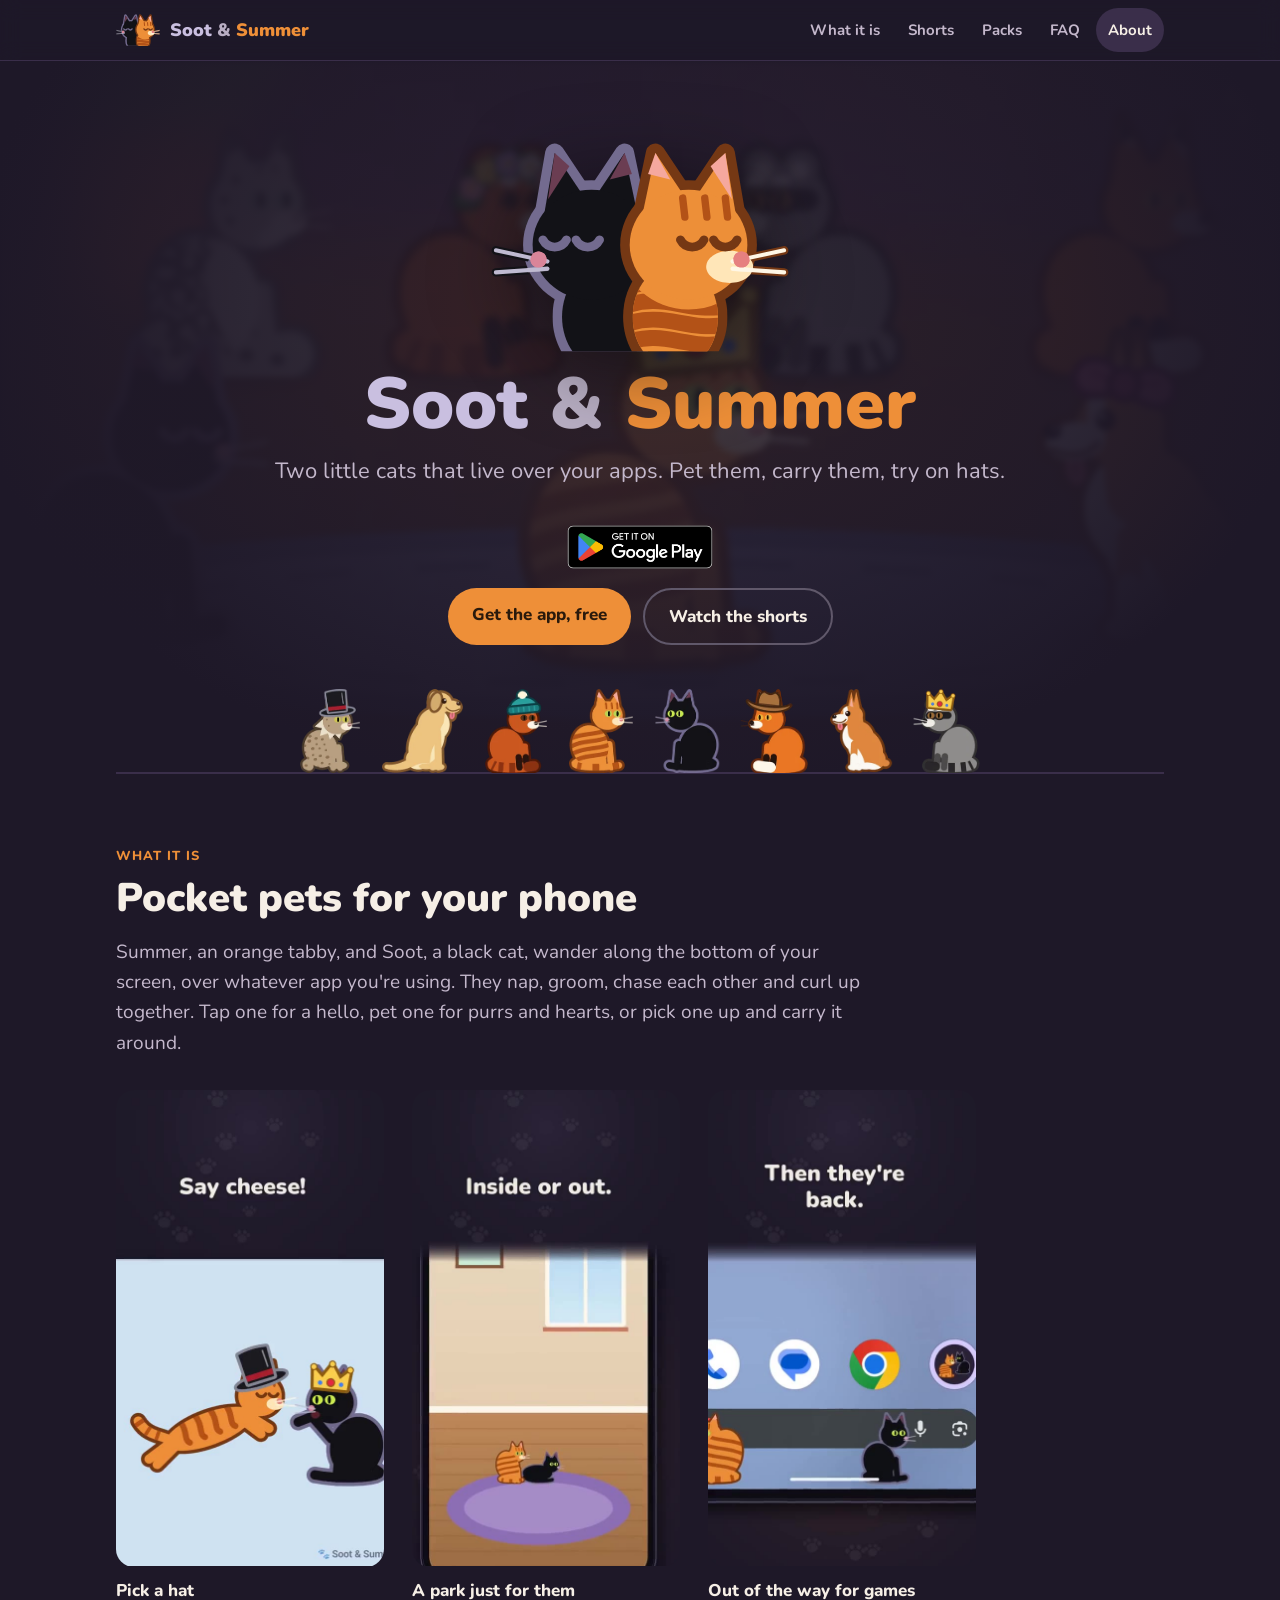
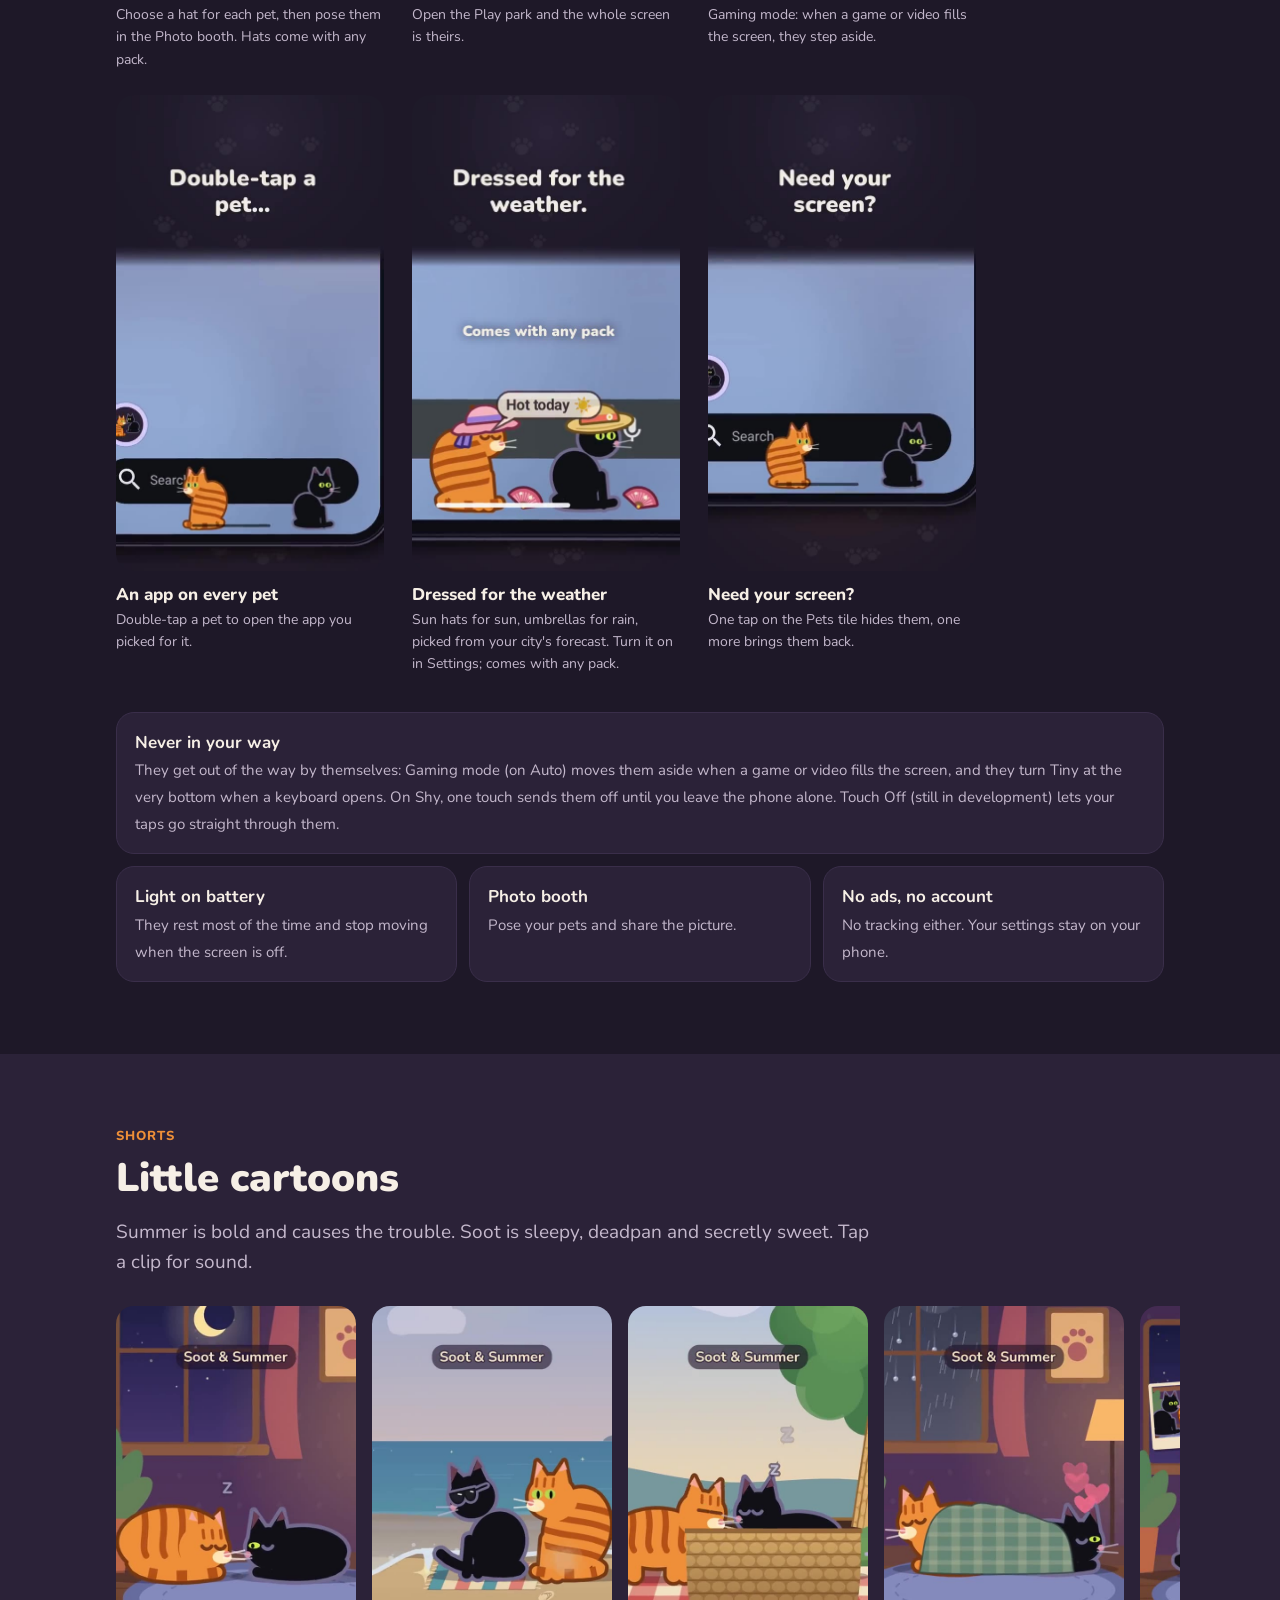
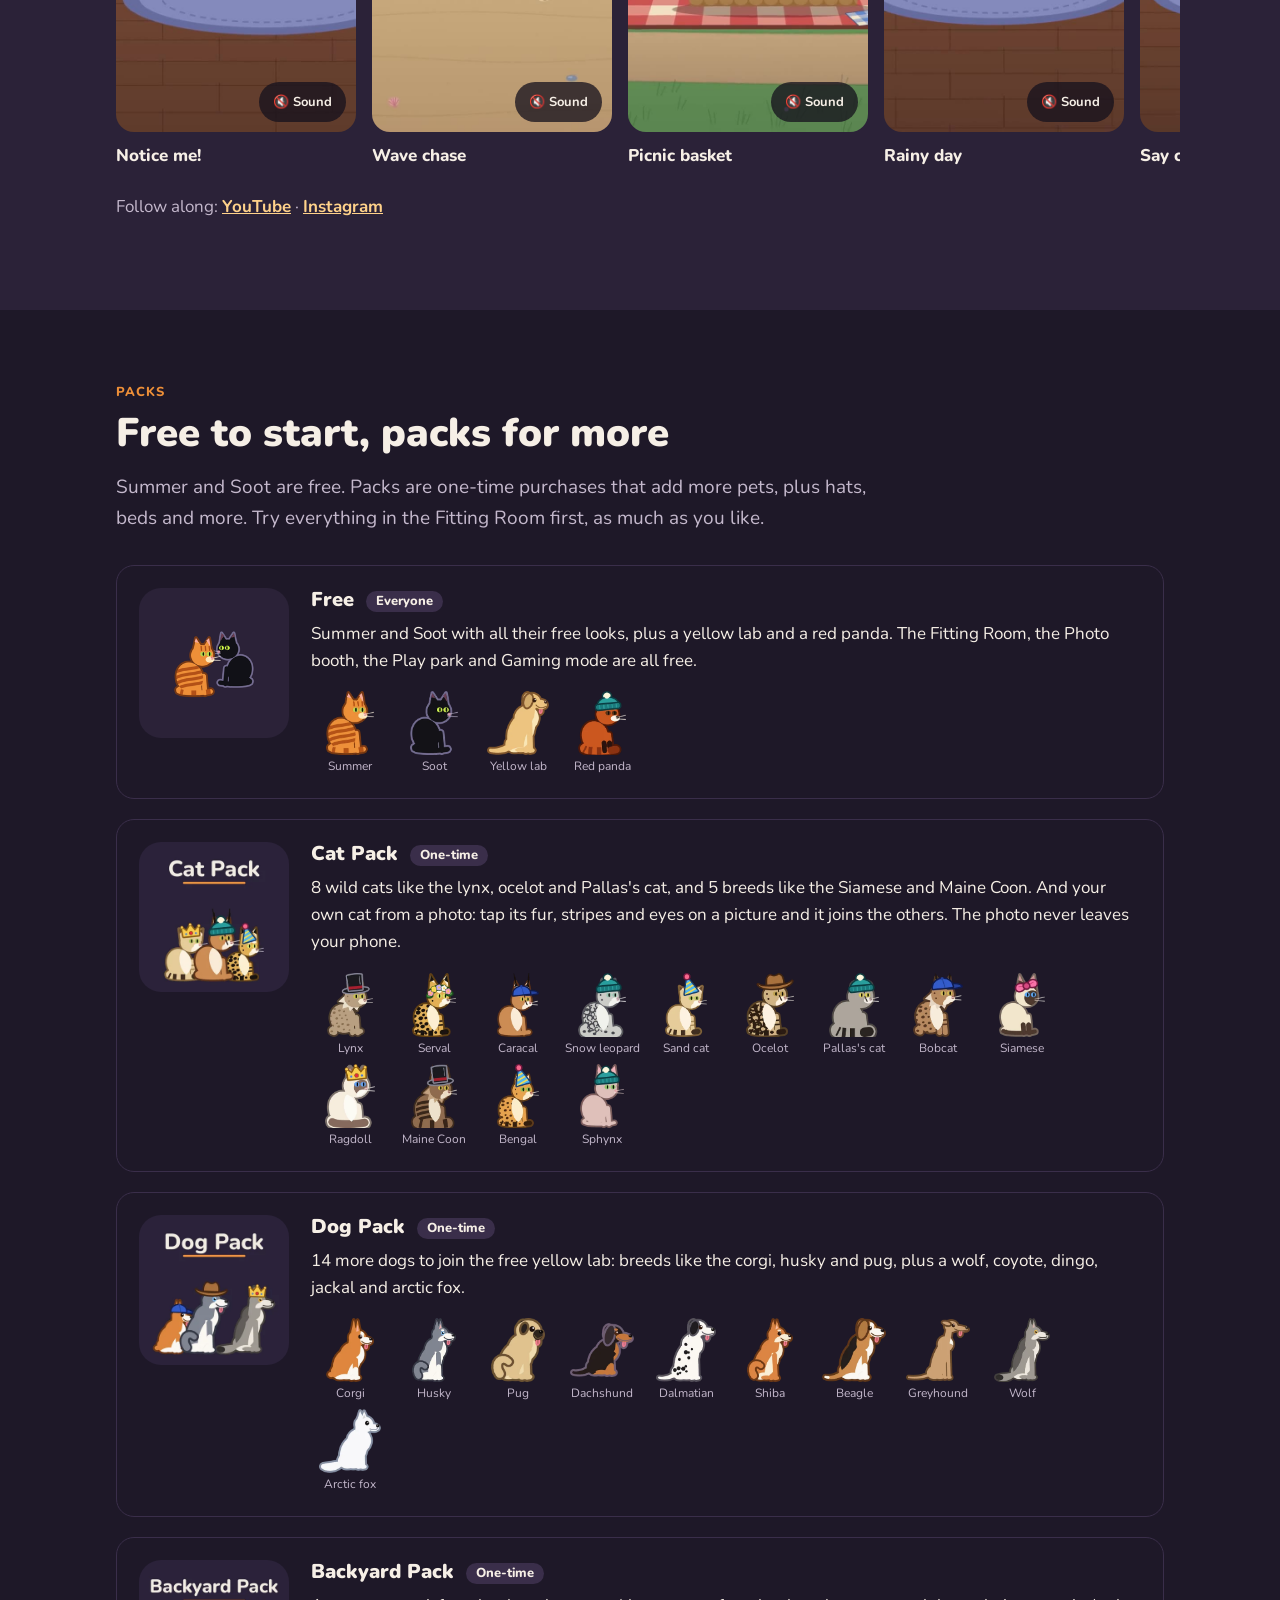
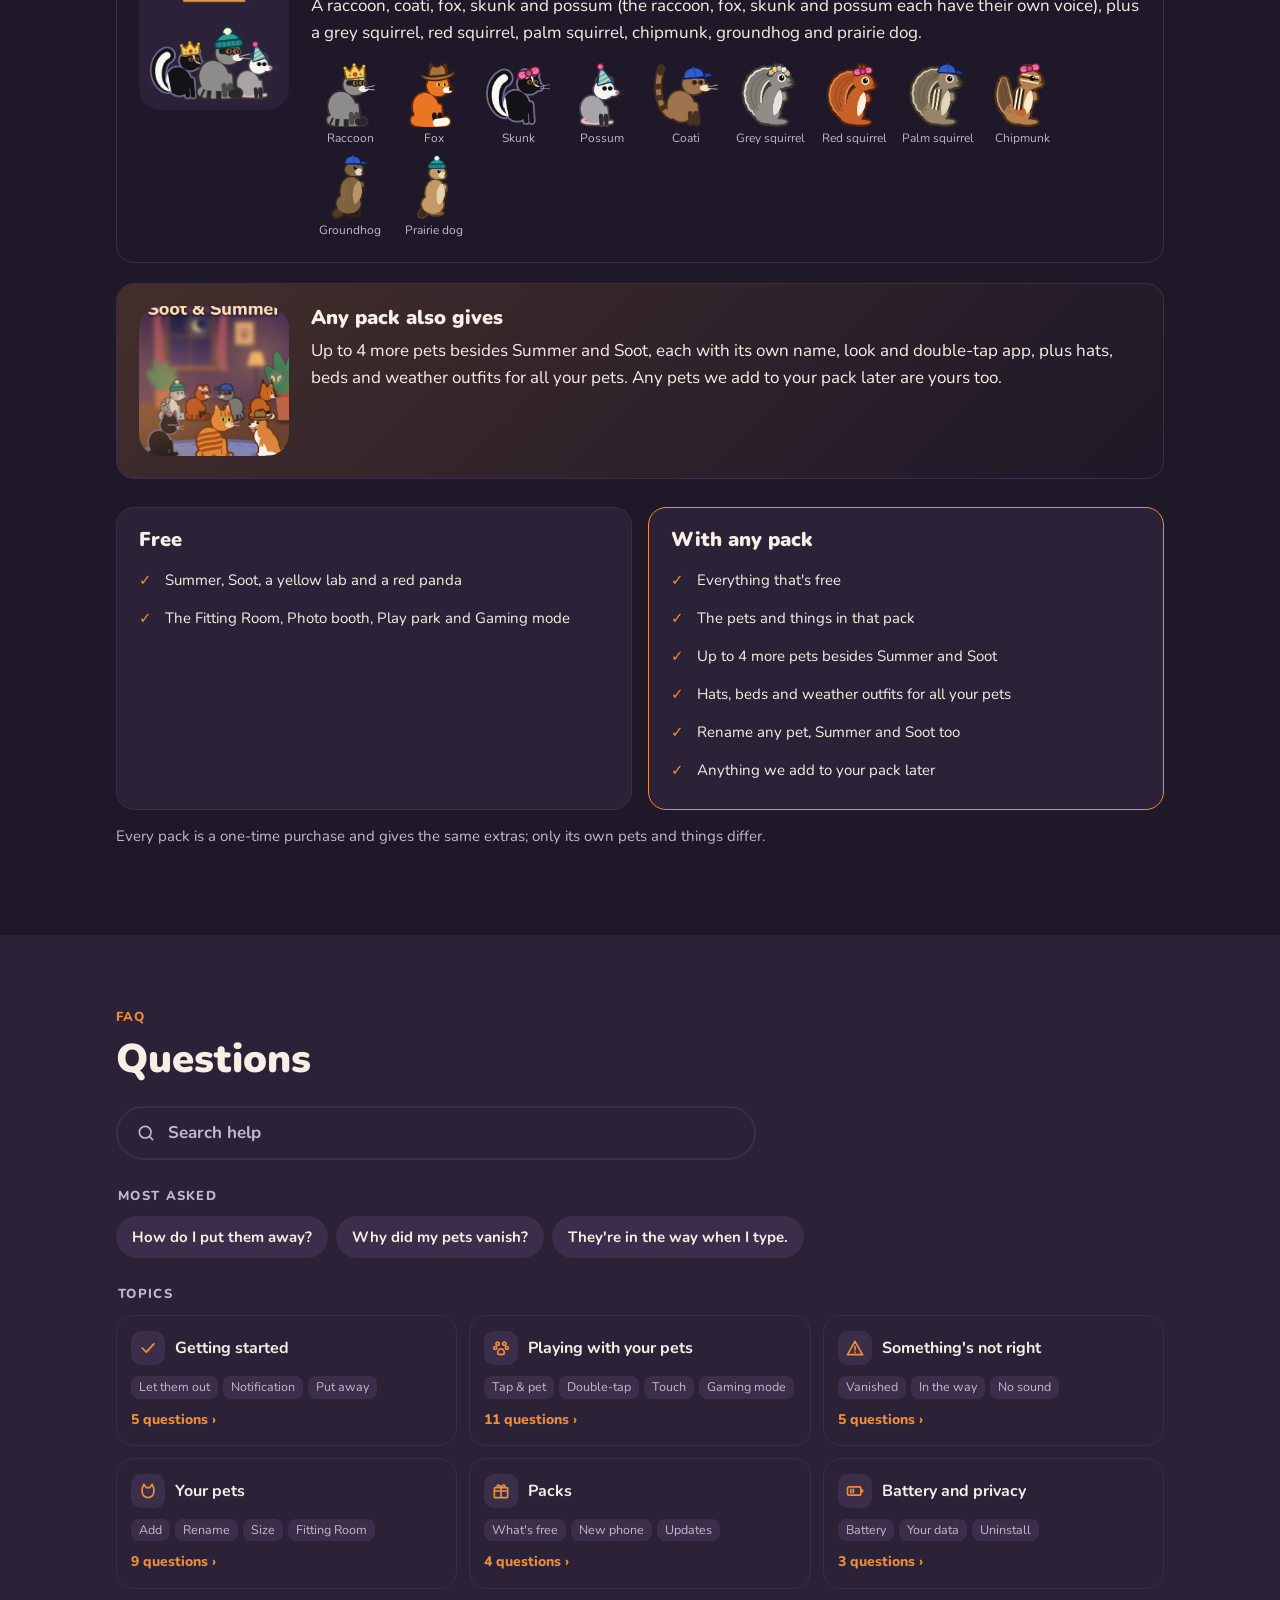
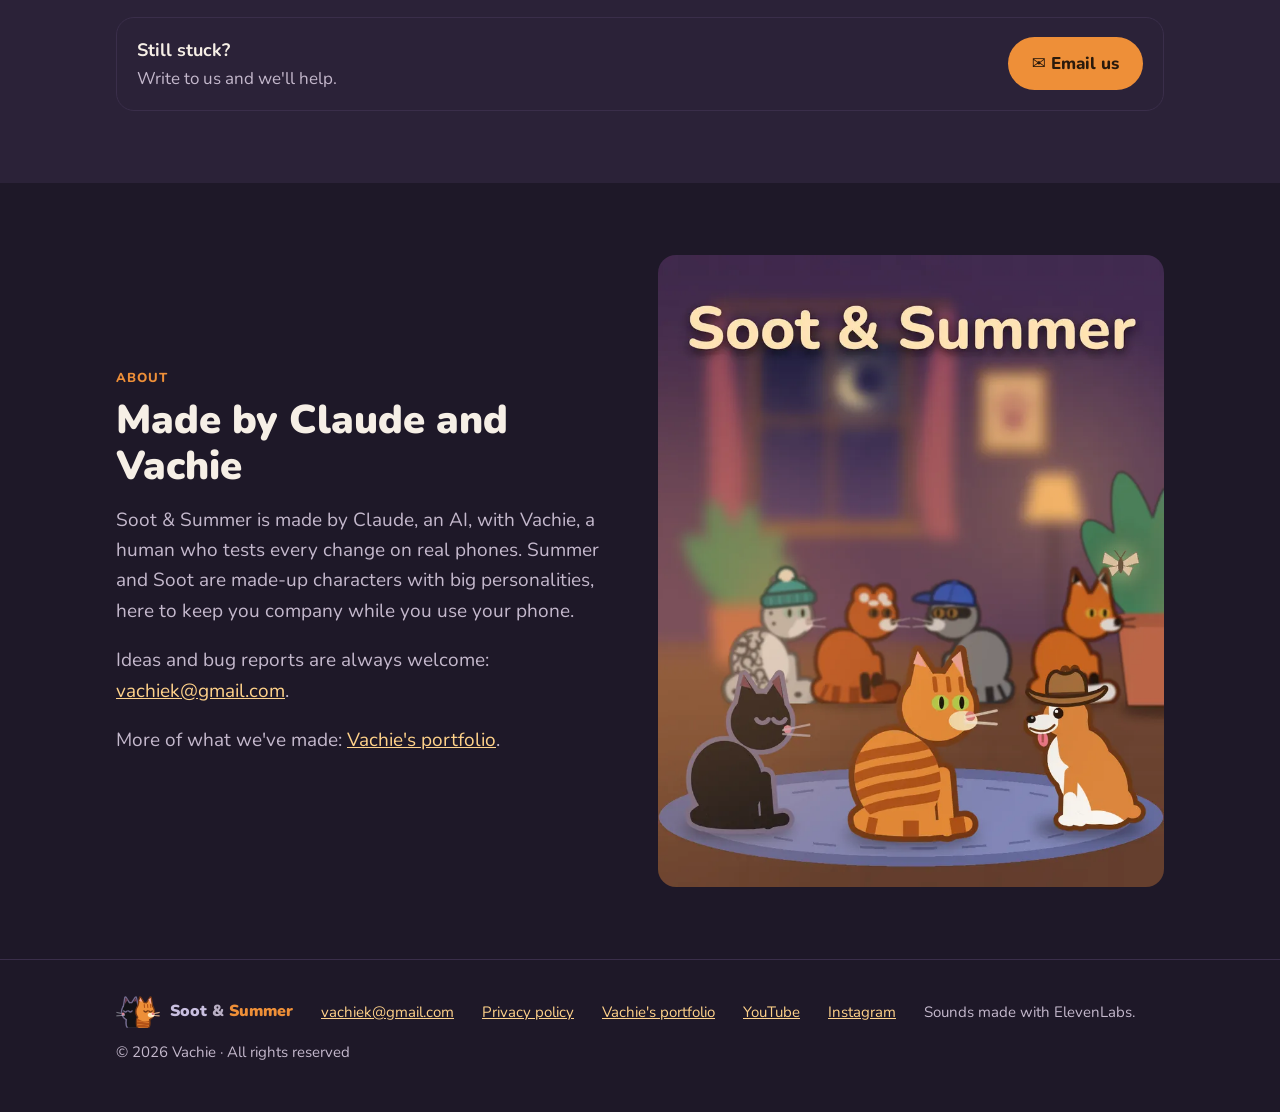
==== docs/index.html @ 92b18473 "TikTok link off for now (Vachie, 2026-11-04) Co-Authored-By: Claude Opus 5.5 <noreply@anthropic.com>" ====
<!doctype html>
<html lang="en">
<head>
<meta charset="utf-8">
<meta name="viewport" content="width=device-width,initial-scale=1">
<title>Soot & Summer: Pocket Pets</title>
<meta name="description" content="Summer and Soot, two little cats that live over your Android apps. Free on Google Play.">
<meta property="og:title" content="Soot & Summer: Pocket Pets">
<meta property="og:description" content="Two little cats that live over your Android apps.">
<meta property="og:image" content="https://soot-and-summer.com/media/badge.png?v=2">
<meta property="og:type" content="website">
<meta property="og:url" content="https://soot-and-summer.com/">
<meta name="twitter:card" content="summary">
<script type="application/ld+json">{"@context":"https://schema.org","@type":"Organization","name":"Soot & Summer","url":"https://soot-and-summer.com/","sameAs":["https://www.youtube.com/@realvachie","https://www.instagram.com/soot_and_summer/"]}</script>
<link rel="canonical" href="https://soot-and-summer.com/">
<meta name="theme-color" content="#1e1828">
<link rel="icon" href="media/favicon.png?v=2">
<link rel="apple-touch-icon" href="media/app-icon.png?v=2">
<link rel="preconnect" href="https://fonts.googleapis.com"><link rel="preconnect" href="https://fonts.gstatic.com" crossorigin>
<link href="https://fonts.googleapis.com/css2?family=Nunito:wght@400;600;800;900&display=swap" rel="stylesheet">
<link rel="stylesheet" href="brand.css">
<style>
*{box-sizing:border-box}
html{scroll-padding-top:72px}
@media (prefers-reduced-motion:no-preference){html{scroll-behavior:smooth}}
:focus-visible{outline:3px solid var(--glow);outline-offset:3px}
body{margin:0;background:var(--bg);color:var(--text);font:400 17px/1.6 var(--font);-webkit-font-smoothing:antialiased}
a{color:var(--glow)}
img,video{display:block;max-width:100%}
h1,h2,h3{font-weight:900;line-height:1.15;margin:0 0 .4em}
h2{font-size:clamp(28px,5vw,40px)}
h3{font-size:20px}
p{margin:0 0 1em}
.wrap{max-width:1080px;margin:0 auto;padding:0 16px}
section{padding:72px 0}
@media (max-width:720px){section{padding:52px 0}.hero{padding:60px 0 0}}
section:nth-of-type(even){background:var(--bg-2)}
.lead{font-size:19px;color:var(--muted);max-width:40em}
.kicker{font-weight:800;letter-spacing:.08em;text-transform:uppercase;font-size:13px;color:var(--summer);margin-bottom:8px}

/* top bar */
header{position:sticky;top:0;z-index:10;background:color-mix(in srgb,var(--bg) 88%,transparent);backdrop-filter:blur(10px);border-bottom:1px solid var(--bg-3)}
header .wrap{display:flex;align-items:center;gap:16px;height:60px}
.brand{display:flex;align-items:center;gap:10px;font-weight:900;font-size:18px;color:var(--text);text-decoration:none;white-space:nowrap}
.brand img{width:44px;height:auto}
.nm .s1{color:var(--soot-name)}.nm .amp{color:var(--amp)}.nm .s2{color:var(--summer)}
nav{display:flex;gap:4px;overflow-x:auto;scrollbar-width:none;margin-left:auto}
nav::-webkit-scrollbar{display:none}
nav a{color:var(--muted);text-decoration:none;font-weight:700;font-size:15px;padding:10px 12px;border-radius:99px;white-space:nowrap}
nav a:hover{color:var(--text)}
nav a.on{background:var(--bg-3);color:var(--text)}
@media (max-width:720px){
  header .wrap{flex-wrap:wrap;height:auto;padding-top:8px;padding-bottom:6px;gap:4px}
  nav{margin-left:-8px;width:calc(100% + 16px);-webkit-mask-image:linear-gradient(to right,#000 85%,transparent);mask-image:linear-gradient(to right,#000 85%,transparent)}
  html{scroll-padding-top:100px}
}

/* hero */
.hero{position:relative;padding:80px 0 0;text-align:center;overflow:hidden;background:var(--bg)}
.hero::before{content:"";position:absolute;inset:0;background:url(media/room.webp?v=2) center bottom/cover;opacity:.2;filter:blur(3px)}
.hero::after{content:"";position:absolute;inset:0;background:radial-gradient(ellipse at 50% 35%,transparent 0,var(--bg) 75%)}
.hero .wrap{position:relative;z-index:1}
.logo{width:min(300px,62vw);height:auto;margin:0 auto 10px;filter:drop-shadow(0 16px 40px rgba(0,0,0,.45))}
.hero h1{font-size:clamp(40px,8vw,72px);margin-bottom:8px}
.hero .lead{margin:0 auto 26px;font-size:clamp(18px,2.4vw,22px)}
.soon{display:inline-flex;align-items:center;gap:8px;background:var(--bg-3);border:1px solid color-mix(in srgb,var(--summer) 50%,transparent);padding:7px 16px;border-radius:99px;font-weight:800;font-size:14px;margin-bottom:26px}
.soon span{white-space:nowrap}
.play{display:inline-block;line-height:0}
.play img{height:64px;width:auto}
.soon{flex-wrap:wrap;justify-content:center;column-gap:5px}
.soon i{width:8px;height:8px;border-radius:50%;background:var(--summer);box-shadow:0 0 10px var(--summer)}
.btns{display:flex;gap:12px;justify-content:center;flex-wrap:wrap}
.btn{display:inline-block;font-weight:800;text-decoration:none;padding:13px 24px;border-radius:99px;background:var(--summer);color:var(--summer-ink)}
.btn.ghost{background:transparent;color:var(--text);border:2px solid color-mix(in srgb,var(--muted) 40%,var(--bg))}
.btn:hover{filter:brightness(1.08)}
/* the pets sit along the bottom of the hero, like on a phone screen */
.parade{display:flex;justify-content:center;align-items:flex-end;gap:clamp(4px,2vw,22px);margin-top:44px;border-bottom:2px solid var(--bg-3)}
.parade img{height:clamp(52px,12vw,84px);width:auto;margin-bottom:-1px}
.parade .l{transform:scaleX(-1)}
@media (max-width:420px){.parade .x{display:none}}

/* clips */
.clip{position:relative;border-radius:var(--radius);overflow:hidden;background:var(--soot);aspect-ratio:9/16}
.clip video{width:100%;height:100%;object-fit:cover}
.clip button{position:absolute;right:10px;bottom:10px;border:0;border-radius:99px;padding:10px 14px;min-height:40px;font:700 13px var(--font);background:rgba(20,17,28,.75);color:var(--text);cursor:pointer}
.clip.more{display:flex;flex-direction:column;align-items:center;justify-content:center;gap:10px;text-align:center;text-decoration:none;color:var(--text);padding:20px;background:radial-gradient(ellipse at 50% 30%,color-mix(in srgb,var(--summer) 28%,var(--bg-2)),var(--bg-2) 70%);border:1px solid var(--bg-3)}
.clip.more img{width:60%}
.clip.more b{font-size:20px;line-height:1.2}
.clip.more span{color:var(--glow);font-weight:700;font-size:15px}
.clip.more:hover{filter:brightness(1.08)}
.follow{margin-top:8px;color:var(--muted)}
.follow a{color:var(--glow);font-weight:700}
.row{display:grid;grid-auto-flow:column;grid-auto-columns:min(240px,62vw);gap:16px;overflow-x:auto;scroll-snap-type:x mandatory;scroll-padding:0 16px;padding:4px 16px 16px;margin:24px -16px 0}
.row>*{scroll-snap-align:start}
.cap{font-weight:800;margin-top:10px}
.cap small{display:block;font-weight:400;color:var(--muted);font-size:14px}

/* features */
.feats{display:grid;grid-template-columns:repeat(3,1fr);gap:24px 28px;margin-top:32px;max-width:860px}
@media (max-width:720px){.feats{grid-template-columns:none;grid-auto-flow:column;grid-auto-columns:62vw;gap:16px;overflow-x:auto;scroll-snap-type:x mandatory;scroll-padding:0 16px;padding:4px 16px 16px;margin:24px -16px 0}.feats>*{scroll-snap-align:start}}
.facts{display:grid;grid-template-columns:repeat(auto-fit,minmax(200px,1fr));gap:12px;margin-top:36px}
.fact{background:var(--bg-2);border:1px solid var(--bg-3);border-radius:var(--radius);padding:16px 18px}
.fact b{display:block}
@media (min-width:721px){.facts{grid-template-columns:repeat(3,1fr)}.fact.wide{grid-column:1/-1;order:-1}}
.fact span{color:var(--muted);font-size:15px}

/* join the test */
.steps{counter-reset:s;display:grid;grid-template-columns:repeat(auto-fit,minmax(240px,1fr));gap:16px;margin:28px 0}
.step{background:var(--bg-2);border:1px solid var(--bg-3);border-radius:var(--radius);padding:20px}
.step::before{counter-increment:s;content:counter(s);display:grid;place-items:center;width:34px;height:34px;border-radius:50%;background:var(--summer);color:var(--summer-ink);font-weight:900;margin-bottom:12px}

/* packs */
.packs{display:grid;gap:20px;margin-top:32px}
.pack{display:grid;grid-template-columns:150px 1fr;gap:22px;align-items:start;background:var(--bg);border:1px solid var(--bg-3);border-radius:var(--radius);padding:22px}
.pack>img{width:150px;border-radius:22px}
.pack .tag{display:inline-block;font-size:13px;font-weight:800;padding:3px 10px;border-radius:99px;background:var(--bg-3);margin-left:6px;vertical-align:middle}
.pets{display:flex;flex-wrap:wrap;gap:6px;margin-top:8px}
.pets figure{margin:0;width:78px;text-align:center;font-size:12px;color:var(--muted)}
.pets img{width:64px;height:64px;object-fit:contain;margin:0 auto 2px}
@media (max-width:600px){.pack{grid-template-columns:1fr}.pack>img{width:110px}}
.every{background:linear-gradient(135deg,color-mix(in srgb,var(--summer) 18%,var(--bg)),var(--bg))}

/* compare: Free vs With any pack (every pack gives the same; the pack cards above show what's in each) */
.compare{display:grid;grid-template-columns:1fr 1fr;gap:16px;margin-top:28px}
.compare .col{background:var(--bg-2);border:1px solid var(--bg-3);border-radius:var(--radius);padding:20px 22px}
.compare .any{border-color:var(--summer)}
.compare h3{margin:0 0 10px}
.compare ul{list-style:none;margin:0;padding:0}
.compare li{position:relative;padding:7px 0 7px 26px;font-size:15px}
.compare li::before{content:"✓";position:absolute;left:0;color:var(--summer);font-weight:900}
.note{color:var(--muted);font-size:15px;margin-top:14px}
@media (max-width:600px){.compare{grid-template-columns:1fr}}

/* faq: like the app's Help (search, Most asked, topic tiles, one card of rows per topic); tools/faq.py writes it */
.faq h3{margin:34px 0 10px;color:var(--summer);font-size:16px;letter-spacing:.06em;text-transform:uppercase}
.faq svg{fill:none;stroke:currentColor;stroke-width:2;stroke-linecap:round;stroke-linejoin:round}
.hs{display:flex;align-items:center;gap:10px;max-width:640px;background:var(--bg-2);border:2px solid var(--bg-3);border-radius:99px;padding:0 18px;height:54px;margin:24px 0 6px;color:var(--muted)}
.hs:focus-within{border-color:var(--summer)}
.hs svg{width:20px;height:20px;flex:none}
.hs input{flex:1;min-width:0;background:none;border:0;outline:0;color:var(--text);font:700 17px var(--font)}
.hs input::placeholder{color:var(--muted)}
.hs input::-webkit-search-cancel-button{display:none}
.hx{background:none;border:0;color:var(--muted);font-size:24px;line-height:1;cursor:pointer;padding:4px}
.lbl{font-size:13px;letter-spacing:.1em;text-transform:uppercase;color:var(--muted);font-weight:800;margin:26px 2px 10px}
.chips{display:flex;flex-wrap:wrap;gap:8px}
@media (max-width:720px){.chips{flex-wrap:nowrap;overflow-x:auto;scrollbar-width:none;margin:0 -16px;padding:0 16px}.chips::-webkit-scrollbar{display:none}}
.chip{flex:none;white-space:nowrap;background:var(--bg-3);color:var(--text);border-radius:99px;padding:9px 16px;font-weight:700;font-size:15px;text-decoration:none}
.tiles{display:grid;grid-template-columns:repeat(3,minmax(0,1fr));gap:12px}
@media (max-width:860px){.tiles{grid-template-columns:repeat(2,minmax(0,1fr))}}
@media (max-width:330px){.tiles{grid-template-columns:1fr}}
.tile{display:flex;flex-direction:column;gap:10px;background:var(--bg-2);border:1px solid var(--bg-3);border-radius:var(--radius);padding:14px;color:var(--text);text-decoration:none}
.tile:hover,.chip:hover{border-color:var(--summer);filter:brightness(1.08)}
.th{display:flex;align-items:center;gap:10px;min-height:36px}
.th b{font-size:16px;line-height:1.25}
.ic{flex:none;width:34px;height:34px;border-radius:10px;background:var(--bg-3);display:grid;place-items:center;color:var(--summer)}
.ic svg{width:20px;height:20px}
.kw{display:flex;flex-wrap:wrap;gap:5px}
.kw span{font-size:12.5px;line-height:1;padding:5px 8px;border-radius:8px;background:var(--bg-3);color:var(--muted);white-space:nowrap}
.tile i{margin-top:auto;font-style:normal;font-weight:800;font-size:14px;color:var(--summer)}
.hback{background:none;border:0;color:var(--summer);font:800 17px var(--font);padding:10px 0;margin-top:14px;cursor:pointer}
.qs{background:var(--bg-2);border:1px solid var(--bg-3);border-radius:var(--radius);overflow:hidden}
.qs details{border-top:1px solid var(--bg-3)}
.qs details:first-child{border-top:0}
summary{cursor:pointer;font-weight:800;padding:14px 18px;list-style:none;display:flex;justify-content:space-between;gap:12px}
summary::-webkit-details-marker{display:none}
summary::after{content:"+";color:var(--summer);font-weight:900}
details[open] summary::after{content:"–"}
details>div{padding:0 18px 6px;color:var(--muted)}
details>div b{color:var(--text)}
details ul{padding-left:20px;margin:0 0 1em}
mark{background:none;color:var(--summer);font-weight:900}
.faq [hidden]{display:none!important}
.faq.js .topic{display:none}
.faq.js .topic.on{display:block}
.faq.js .topic.on h3{color:var(--text);font-size:24px;letter-spacing:0;text-transform:none;margin-top:6px}
.stuck{display:flex;align-items:center;justify-content:space-between;gap:16px;flex-wrap:wrap;background:var(--bg-2);border:1px solid var(--bg-3);border-radius:var(--radius);padding:18px 20px;margin-top:28px;color:var(--muted)}
.stuck b{display:block;color:var(--text);font-size:18px}
.empty{color:var(--muted);margin:20px 2px 0}

/* about */
.about{display:grid;grid-template-columns:1fr 1fr;gap:36px;align-items:center}
.about img{border-radius:var(--radius)}
@media (max-width:720px){.about{grid-template-columns:1fr}}

footer{padding:36px 0 48px;color:var(--muted);font-size:15px;border-top:1px solid var(--bg-3)}
footer .wrap{display:flex;flex-wrap:wrap;gap:12px 28px;align-items:center}
footer .brand{font-size:16px}
</style>
</head>
<body>

<header>
  <div class="wrap">
    <a class="brand" href="#top"><img src="media/mark.svg?v=2" alt=""><span class="nm"><span class="s1">Soot</span> <span class="amp">&amp;</span> <span class="s2">Summer</span></span></a>
    <nav>
      <a href="#what">What it is</a>
      <a href="#shorts">Shorts</a>
      <a href="#packs">Packs</a>
      <a href="#faq">FAQ</a>
      <a href="#about">About</a>
    </nav>
  </div>
</header>

<main>
<div class="hero" id="top">
  <div class="wrap">
    <img class="logo" src="media/mark.svg?v=2" alt="">
    <h1><span class="nm"><span class="s1">Soot</span> <span class="amp">&amp;</span> <span class="s2">Summer</span></span></h1>
    <p class="lead">Two little cats that live over your apps. Pet them, carry them, try on hats.</p>
    <a class="play" href="https://play.google.com/store/apps/details?id=com.realvachie.sootandsummer"><img src="media/google-play-badge.png" alt="Get it on Google Play" width="646" height="250"></a>
    <div class="btns">
      <a class="btn" href="https://play.google.com/store/apps/details?id=com.realvachie.sootandsummer">Get the app, free</a>
      <a class="btn ghost" href="#shorts">Watch the shorts</a>
    </div>
    <div class="parade" aria-hidden="true">
      <img class="x" src="media/pets/lynx.webp?v=2" alt=""><img src="media/pets/lab.webp?v=2" alt=""><img src="media/pets/redpanda.webp?v=2" alt=""><img src="media/pets/summer.webp?v=2" alt=""><img class="l" src="media/pets/soot.webp?v=2" alt=""><img class="l" src="media/pets/fox.webp?v=2" alt=""><img class="l" src="media/pets/corgi.webp?v=2" alt=""><img class="l x" src="media/pets/raccoon.webp?v=2" alt="">
    </div>
  </div>
</div>

<section id="what">
  <div class="wrap">
    <div class="kicker">What it is</div>
    <h2>Pocket pets for your phone</h2>
    <p class="lead">Summer, an orange tabby, and Soot, a black cat, wander along the bottom of your screen, over whatever app you're using. They nap, groom, chase each other and curl up together. Tap one for a hello, pet one for purrs and hearts, or pick one up and carry it around.</p>
    <div class="feats">
      <div><div class="clip"><video src="media/clips/moment-dress.mp4" poster="media/clips/moment-dress.jpg?v=2" muted loop playsinline preload="none"></video></div>
        <div class="cap">Pick a hat<small>Choose a hat for each pet, then pose them in the Photo booth. Hats come with any pack.</small></div></div>
      <div><div class="clip"><video src="media/clips/moment-park.mp4" poster="media/clips/moment-park.jpg?v=2" muted loop playsinline preload="none"></video></div>
        <div class="cap">A park just for them<small>Open the Play park and the whole screen is theirs.</small></div></div>
      <div><div class="clip"><video src="media/clips/moment-game.mp4" poster="media/clips/moment-game.jpg?v=2" muted loop playsinline preload="none"></video></div>
        <div class="cap">Out of the way for games<small>Gaming mode: when a game or video fills the screen, they step aside.</small></div></div>
      <div><div class="clip"><video src="media/clips/moment-tap.mp4" poster="media/clips/moment-tap.jpg?v=2" muted loop playsinline preload="none"></video></div>
        <div class="cap">An app on every pet<small>Double-tap a pet to open the app you picked for it.</small></div></div>
      <div><div class="clip"><video src="media/clips/moment-wx.mp4" poster="media/clips/moment-wx.jpg?v=2" muted loop playsinline preload="none"></video></div>
        <div class="cap">Dressed for the weather<small>Sun hats for sun, umbrellas for rain, picked from your city's forecast. Turn it on in Settings; comes with any pack.</small></div></div>
      <div><div class="clip"><video src="media/clips/moment-tile.mp4" poster="media/clips/moment-tile.jpg?v=2" muted loop playsinline preload="none"></video></div>
        <div class="cap">Need your screen?<small>One tap on the Pets tile hides them, one more brings them back.</small></div></div>
    </div>
    <div class="facts">
      <div class="fact"><b>Light on battery</b><span>They rest most of the time and stop moving when the screen is off.</span></div>
      <div class="fact wide"><b>Never in your way</b><span>They get out of the way by themselves: Gaming mode (on Auto) moves them aside when a game or video fills the screen, and they turn Tiny at the very bottom when a keyboard opens. On Shy, one touch sends them off until you leave the phone alone. Touch Off (still in development) lets your taps go straight through them.</span></div>
      <div class="fact"><b>Photo booth</b><span>Pose your pets and share the picture.</span></div>
      <div class="fact"><b>No ads, no account</b><span>No tracking either. Your settings stay on your phone.</span></div>
    </div>
  </div>
</section>

<section id="shorts">
  <div class="wrap">
    <div class="kicker">Shorts</div>
    <h2>Little cartoons</h2>
    <p class="lead">Summer is bold and causes the trouble. Soot is sleepy, deadpan and secretly sweet. Tap a clip for sound.</p>
    <!-- New shorts: add a card here (and the clip in tools/media.sh) once it's posted. -->
    <div class="row">
      <div><div class="clip"><video src="media/clips/notice-me.mp4" poster="media/clips/notice-me.jpg?v=2" muted loop playsinline preload="none"></video><button aria-label="Sound for Notice me!">🔇 Sound</button></div><div class="cap">Notice me!</div></div>
      <div><div class="clip"><video src="media/clips/wave-chase.mp4" poster="media/clips/wave-chase.jpg?v=2" muted loop playsinline preload="none"></video><button aria-label="Sound for Wave chase">🔇 Sound</button></div><div class="cap">Wave chase</div></div>
      <div><div class="clip"><video src="media/clips/picnic.mp4" poster="media/clips/picnic.jpg?v=2" muted loop playsinline preload="none"></video><button aria-label="Sound for Picnic basket">🔇 Sound</button></div><div class="cap">Picnic basket</div></div>
      <div><div class="clip"><video src="media/clips/rainy-day.mp4" poster="media/clips/rainy-day.jpg?v=2" muted loop playsinline preload="none"></video><button aria-label="Sound for Rainy day">🔇 Sound</button></div><div class="cap">Rainy day</div></div>
      <div><div class="clip"><video src="media/clips/say-cheese.mp4" poster="media/clips/say-cheese.jpg?v=2" muted loop playsinline preload="none"></video><button aria-label="Sound for Say cheese!">🔇 Sound</button></div><div class="cap">Say cheese!</div></div>
      <div><a class="clip more" href="https://www.instagram.com/soot_and_summer/"><img src="media/mark.svg?v=2" alt=""><b>See more on Instagram</b><span>@soot_and_summer</span></a><div class="cap">More shorts</div></div>
    </div>
    <p class="follow">Follow along: <a href="https://www.youtube.com/@realvachie">YouTube</a> · <a href="https://www.instagram.com/soot_and_summer/">Instagram</a></p>
  </div>
</section>

<section id="packs">
  <div class="wrap">
    <div class="kicker">Packs</div>
    <h2>Free to start, packs for more</h2>
    <p class="lead">Summer and Soot are free. Packs are one-time purchases that add more pets, plus hats, beds and more. Try everything in the Fitting Room first, as much as you like.</p>
    <div class="packs">
      <div class="pack">
        <img src="media/app-icon.png?v=2" alt="">
        <div>
          <h3>Free <span class="tag">Everyone</span></h3>
          <p>Summer and Soot with all their free looks, plus a yellow lab and a red panda. The Fitting Room, the Photo booth, the Play park and Gaming mode are all free.</p>
          <div class="pets">
            <figure><img src="media/pets/summer.webp?v=2" alt="">Summer</figure>
            <figure><img src="media/pets/soot.webp?v=2" alt="">Soot</figure>
            <figure><img src="media/pets/lab.webp?v=2" alt="">Yellow lab</figure>
            <figure><img src="media/pets/redpanda.webp?v=2" alt="">Red panda</figure>
          </div>
        </div>
      </div>
      <div class="pack">
        <img src="media/cat_pack.webp?v=3" alt="Cat Pack">
        <div>
          <h3>Cat Pack <span class="tag">One-time</span></h3>
          <p>8 wild cats like the lynx, ocelot and Pallas's cat, and 5 breeds like the Siamese and Maine Coon. And your own cat from a photo: tap its fur, stripes and eyes on a picture and it joins the others. The photo never leaves your phone.</p>
          <div class="pets">
            <figure><img src="media/pets/lynx.webp?v=2" alt="">Lynx</figure>
            <figure><img src="media/pets/serval.webp?v=2" alt="">Serval</figure>
            <figure><img src="media/pets/caracal.webp?v=2" alt="">Caracal</figure>
            <figure><img src="media/pets/snowleopard.webp?v=2" alt="">Snow leopard</figure>
            <figure><img src="media/pets/sandcat.webp?v=2" alt="">Sand cat</figure>
            <figure><img src="media/pets/ocelot.webp?v=1" alt="">Ocelot</figure>
            <figure><img src="media/pets/pallas.webp?v=1" alt="">Pallas's cat</figure>
            <figure><img src="media/pets/bobcat.webp?v=1" alt="">Bobcat</figure>
            <figure><img src="media/pets/siamese.webp?v=1" alt="">Siamese</figure>
            <figure><img src="media/pets/ragdoll.webp?v=1" alt="">Ragdoll</figure>
            <figure><img src="media/pets/mainecoon.webp?v=1" alt="">Maine Coon</figure>
            <figure><img src="media/pets/bengal.webp?v=1" alt="">Bengal</figure>
            <figure><img src="media/pets/sphynx.webp?v=1" alt="">Sphynx</figure>
          </div>
        </div>
      </div>
      <div class="pack">
        <img src="media/dog_pack.webp?v=2" alt="Dog Pack">
        <div>
          <h3>Dog Pack <span class="tag">One-time</span></h3>
          <p>14 more dogs to join the free yellow lab: breeds like the corgi, husky and pug, plus a wolf, coyote, dingo, jackal and arctic fox.</p>
          <div class="pets">
            <figure><img src="media/pets/corgi.webp?v=2" alt="">Corgi</figure>
            <figure><img src="media/pets/husky.webp?v=2" alt="">Husky</figure>
            <figure><img src="media/pets/pug.webp?v=2" alt="">Pug</figure>
            <figure><img src="media/pets/dachshund.webp?v=2" alt="">Dachshund</figure>
            <figure><img src="media/pets/dalmatian.webp?v=2" alt="">Dalmatian</figure>
            <figure><img src="media/pets/shiba.webp?v=2" alt="">Shiba</figure>
            <figure><img src="media/pets/beagle.webp?v=2" alt="">Beagle</figure>
            <figure><img src="media/pets/greyhound.webp?v=2" alt="">Greyhound</figure>
            <figure><img src="media/pets/wolf.webp?v=2" alt="">Wolf</figure>
            <figure><img src="media/pets/arcticfox.webp?v=2" alt="">Arctic fox</figure>
          </div>
        </div>
      </div>
      <div class="pack">
        <img src="media/backyard_pack.webp?v=1" alt="Backyard Pack">
        <div>
          <h3>Backyard Pack <span class="tag">One-time</span></h3>
          <p>A raccoon, coati, fox, skunk and possum (the raccoon, fox, skunk and possum each have their own voice), plus a grey squirrel, red squirrel, palm squirrel, chipmunk, groundhog and prairie dog.</p>
          <div class="pets">
            <figure><img src="media/pets/raccoon.webp?v=2" alt="">Raccoon</figure>
            <figure><img src="media/pets/fox.webp?v=2" alt="">Fox</figure>
            <figure><img src="media/pets/skunk.webp?v=2" alt="">Skunk</figure>
            <figure><img src="media/pets/possum.webp?v=2" alt="">Possum</figure>
            <figure><img src="media/pets/coati.webp?v=1" alt="">Coati</figure>
            <figure><img src="media/pets/squirrel.webp?v=1" alt="">Grey squirrel</figure>
            <figure><img src="media/pets/redsquirrel.webp?v=1" alt="">Red squirrel</figure>
            <figure><img src="media/pets/palmsquirrel.webp?v=1" alt="">Palm squirrel</figure>
            <figure><img src="media/pets/chipmunk.webp?v=1" alt="">Chipmunk</figure>
            <figure><img src="media/pets/groundhog.webp?v=1" alt="">Groundhog</figure>
            <figure><img src="media/pets/prairiedog.webp?v=1" alt="">Prairie dog</figure>
          </div>
        </div>
      </div>
      <div class="pack every">
        <img src="media/group.webp?v=2" alt="" style="aspect-ratio:1;object-fit:cover">
        <div>
          <h3>Any pack also gives</h3>
          <p>Up to 4 more pets besides Summer and Soot, each with its own name, look and double-tap app, plus hats, beds and weather outfits for all your pets. Any pets we add to your pack later are yours too.</p>
        </div>
      </div>
    </div>

    <div class="compare">
      <div class="col">
        <h3>Free</h3>
        <ul>
          <li>Summer, Soot, a yellow lab and a red panda</li>
          <li>The Fitting Room, Photo booth, Play park and Gaming mode</li>
        </ul>
      </div>
      <div class="col any">
        <h3>With any pack</h3>
        <ul>
          <li>Everything that's free</li>
          <li>The pets and things in that pack</li>
          <li>Up to 4 more pets besides Summer and Soot</li>
          <li>Hats, beds and weather outfits for all your pets</li>
          <li>Rename any pet, Summer and Soot too</li>
          <li>Anything we add to your pack later</li>
        </ul>
      </div>
    </div>
    <p class="note">Every pack is a one-time purchase and gives the same extras; only its own pets and things differ.</p>
  </div>
</section>

<section id="faq" class="faq">
  <div class="wrap">
    <div class="kicker">FAQ</div>
    <h2>Questions</h2>
<!-- FAQ:START (made by tools/faq.py from the app's help/faq.md; edit there, then run it) -->
<label class="hs" hidden><svg viewBox="0 0 24 24" aria-hidden="true"><path d="M4,11a7,7 0 1,0 14,0a7,7 0 1,0 -14,0z M20,20l-4,-4"/></svg><input type="search" placeholder="Search help" aria-label="Search help" autocomplete="off"><button type="button" class="hx" hidden aria-label="Clear search">×</button></label>
<div class="hhome">
<div class="lbl">Most asked</div><div class="chips"><a class="chip" href="#q-how-do-i-put-them-away">How do I put them away?</a><a class="chip" href="#q-why-did-my-pets-vanish">Why did my pets vanish?</a><a class="chip" href="#q-they-re-in-the-way-when-i-type">They're in the way when I type.</a></div>
<div class="lbl">Topics</div><div class="tiles"><a class="tile" href="#t-getting-started"><span class="th"><span class="ic"><svg viewBox="0 0 24 24" aria-hidden="true"><path d="M5,12l5,5l9,-10"/></svg></span><b>Getting started</b></span><span class="kw"><span>Let them out</span><span>Notification</span><span>Put away</span></span><i>5 questions ›</i></a><a class="tile" href="#t-playing-with-your-pets"><span class="th"><span class="ic"><svg viewBox="0 0 24 24" aria-hidden="true"><circle cx="8" cy="7" r="2"/><circle cx="16" cy="7" r="2"/><circle cx="5" cy="12" r="1.8"/><circle cx="19" cy="12" r="1.8"/><path d="M8 18c0-3 2-5 4-5s4 2 4 5c0 1.5-2 2-4 2s-4-.5-4-2z"/></svg></span><b>Playing with your pets</b></span><span class="kw"><span>Tap &amp; pet</span><span>Double-tap</span><span>Touch</span><span>Gaming mode</span></span><i>11 questions ›</i></a><a class="tile" href="#t-something-s-not-right"><span class="th"><span class="ic"><svg viewBox="0 0 24 24" aria-hidden="true"><path d="M12,4l9,16h-18z M12,10v4 M12,17v0.5"/></svg></span><b>Something's not right</b></span><span class="kw"><span>Vanished</span><span>In the way</span><span>No sound</span></span><i>5 questions ›</i></a><a class="tile" href="#t-your-pets"><span class="th"><span class="ic"><svg viewBox="0 0 24 24" aria-hidden="true"><path d="M5,9l2,-5l3,4h4l3,-4l2,5v4a7,7 0 0,1 -14,0z"/></svg></span><b>Your pets</b></span><span class="kw"><span>Add</span><span>Rename</span><span>Size</span><span>Fitting Room</span></span><i>9 questions ›</i></a><a class="tile" href="#t-packs"><span class="th"><span class="ic"><svg viewBox="0 0 24 24" aria-hidden="true"><path d="M5,8h14a1,1 0 0,1 1,1v10a1,1 0 0,1 -1,1h-14a1,1 0 0,1 -1,-1v-10a1,1 0 0,1 1,-1z M4,12h16 M12,8v12 M12,8c-2,-5 -6,-3 -4,0 M12,8c2,-5 6,-3 4,0"/></svg></span><b>Packs</b></span><span class="kw"><span>What's free</span><span>New phone</span><span>Updates</span></span><i>4 questions ›</i></a><a class="tile" href="#t-battery-and-privacy"><span class="th"><span class="ic"><svg viewBox="0 0 24 24" aria-hidden="true"><path d="M5,7h12a2,2 0 0,1 2,2v6a2,2 0 0,1 -2,2h-12a2,2 0 0,1 -2,-2v-6a2,2 0 0,1 2,-2z M21,11v2 M7,10v4 M10,10v4"/></svg></span><b>Battery and privacy</b></span><span class="kw"><span>Battery</span><span>Your data</span><span>Uninstall</span></span><i>3 questions ›</i></a></div>
</div>
<button type="button" class="hback" hidden>‹ Help</button><div class="hfound lbl" hidden></div><div class="hres qs" hidden></div>
<div class="topic" id="t-getting-started"><h3>Getting started</h3><div class="qs">
<details id="q-how-do-i-get-my-pets-on-the-screen"><summary>How do I get my pets on the screen?</summary><div><p>Tap <b>Let them out</b> at the top of Pets. The first time, Android asks you to allow <b>Display over other apps</b> for Soot &amp; Summer: turn it on, come back, and out they come.</p></div></details>
<details id="q-can-i-see-the-intro-again"><summary>Can I see the intro again?</summary><div><p>Yes: in the app's Help tab, open this question and tap <b>Show the intro again</b>. Your pets show you how to tap, pet and carry them, then you pick Touch and Sounds again.</p></div></details>
<details id="q-why-does-it-need-display-over-other-apps"><summary>Why does it need "Display over other apps"?</summary><div><p>That's what lets your pets walk on top of the apps you use. They only feel where your finger touches them, and notice when a keyboard is open so they can turn Tiny; they never read what's on your screen or what you type.</p></div></details>
<details id="q-why-is-there-a-notification"><summary>Why is there a notification?</summary><div><p>Android needs one while your pets are out. It's handy too: <b>Touch</b> (tap to step through On, Shy and Off), <b>Bed</b>, and <b>Hide pets</b> are right there, and tapping it opens the app.</p></div></details>
<details id="q-how-do-i-put-them-away" data-w="hide, off, remove, stop, close, screenshot, recording, photo"><summary>How do I put them away?</summary><div><p><b>Put them away</b> at the top of Pets takes them off the screen. <b>Send to bed</b> keeps them, asleep in their bed. <b>Hide pets</b> in the notification hides them until you tap <b>Show pets</b>. Quicker still: add the <b>Pets</b> tile to Quick Settings (swipe down, tap the pencil, drag <b>Pets</b> in), then tap it to hide or show them.</p></div></details>
</div></div>
<div class="topic" id="t-playing-with-your-pets"><h3>Playing with your pets</h3><div class="qs">
<details id="q-what-can-i-do-with-them"><summary>What can I do with them?</summary><div><ul><li><b>Tap</b>: a hello.</li><li><b>Pet</b> (slide your finger back and forth): happy sounds and hearts.</li><li><b>Hold and drag</b>: pick a pet up and carry it around.</li><li><b>Double-tap</b>: opens the pet's double-tap app.</li><li><b>Tap a sleeping pet</b>: it half wakes up.</li><li><b>Tap the bed</b>: wakes them up (with Bed in the corner: invites one for a nap).</li></ul></div></details>
<details id="q-what-s-the-double-tap-app"><summary>What's the double-tap app?</summary><div><p>Each pet can open an app of your choice when you double-tap it. On Pets, find the pet's card and tap the <b>Double-tap opens</b> tile once → <b>Pick an app</b>.</p></div></details>
<details id="q-what-do-touch-on-shy-and-off-mean"><summary>What do Touch On, Shy and Off mean?</summary><div><ul><li><b>On</b>: tap, pet and pick up your pets.</li><li><b>Shy</b>: they look as usual, but any touch sends them away, and they come back when you leave the phone alone. Choose how they leave (<b>Peek</b>, <b>Move away</b> or <b>Disappear</b>) and how soon they come back.</li><li><b>Off</b> 🚧 (in development): your taps go to the app below, handy for texting. A few apps may still miss taps under a pet, so it isn't offered in the intro yet.</li></ul><p>You'll find Touch on Pets, in Settings, and in the notification.</p></div></details>
<details id="q-what-s-gaming-mode"><summary>What's Gaming mode?</summary><div><p>It keeps your pets out of the way while you play. It starts on <b>Auto</b>; change it in Settings:</p><ul><li><b>Auto:</b> when a game or video fills the screen, they leave the way you pick under How they leave (Peek, Move away or Disappear, the same as Shy's), and come back once it ends. Touch works as usual the rest of the time.</li><li><b>On:</b> hold a pet still for 3 seconds (with Touch on Shy, any touch) and they all duck down, ears and eyes peeking up from the bottom, while your taps go to the game. Set Touch again, or turn Gaming mode off, to bring them up.</li><li><b>Off:</b> they stay where they are, full screen or not.</li></ul></div></details>
<details id="q-can-i-hide-my-pets-from-the-quick-settings-shade"><summary>Can I hide my pets from the Quick Settings shade?</summary><div><p>Yes. Swipe down from the top, tap the pencil (edit), and drag the <b>Pets</b> tile in. Tap it to <b>Hide pets</b> or <b>Show pets</b>, or to let them out when they're not out. Hold it to open the app.</p></div></details>
<details id="q-can-my-pets-have-their-own-personality" data-w="busy, hyper, calm, lazy, active, moves too much, energy"><summary>Can my pets have their own personality?</summary><div><p>Yes. On Pets, find the pet's card and pick <b>Sleepy</b>, <b>Balanced</b> or <b>Zoomy</b>, or tap <b>Custom</b> to set how much they nap, climb and get the zoomies. Summer starts Zoomy, Soot starts Sleepy.</p></div></details>
<details id="q-can-i-make-a-pet-chubbier"><summary>Can I make a pet chubbier?</summary><div><p>Yes: on the pet's card on Pets, slide <b>Weight</b> from Normal to Chonky.</p></div></details>
<details id="q-what-s-the-bed-for"><summary>What's the bed for?</summary><div><p>They curl up in it when you <b>Send to bed</b>. Turn on <b>Bed in the corner</b> in Settings and it stays in the corner while they're awake, for naps. Tap <b>Choose bed</b> on Pets to pick another one.</p></div></details>
<details id="q-can-i-change-the-app-s-colours"><summary>Can I change the app's colours?</summary><div><p>Yes: <b>Settings › App colours</b> has ten colours, each in Dark or Light, all free. They change the app's pages only; your pets look the same.</p></div></details>
<details id="q-why-do-the-pages-stop-above-my-pets"><summary>Why do the pages stop above my pets?</summary><div><p>That's <b>Keep pets in view</b>: while the app is open, its pages stop above your pets so you can see them as you change looks and hats. The pages still scroll. Turn it off in Settings to have the pages fill the screen again.</p></div></details>
<details id="q-what-happens-when-i-turn-the-phone"><summary>What happens when I turn the phone?</summary><div><p>Their floor becomes a wall: they cling on or slide down, and sometimes hop in surprise. Don't want that? Turn off <b>Turning the phone</b> in Settings.</p></div></details>
</div></div>
<div class="topic" id="t-something-s-not-right"><h3>Something's not right</h3><div class="qs">
<details id="q-why-did-my-pets-vanish" data-w="gone, disappeared, disappear, missing, killed, stopped, closed"><summary>Why did my pets vanish?</summary><div><p>Most often your phone is saving battery and closed the app. Go to Settings → Apps → Soot &amp; Summer → Battery → <b>Unrestricted</b>.</p><p>To bring them back right now, tap <b>Let them out</b> on Pets, or the <b>Pets</b> tile in Quick Settings.</p></div></details>
<details id="q-i-can-t-tap-the-thing-under-a-pet" data-w="button, blocked, covering, click, press, in the way, tap through, annoying, shy, smaller"><summary>I can't tap the thing under a pet.</summary><div><p>Set Touch to <b>Shy</b>: your pets look as usual, but one touch and they get out of your way, then come back when you leave the phone alone. Want every tap to go to the app below? Set Touch to <b>Off</b>.</p><p>Smaller pets cover less too: slide <b>Size</b> on a pet's card, or pick <b>Small</b> under <b>Size</b> in Settings. In games and full-screen videos, <b>Gaming mode</b> moves them aside for you.</p></div></details>
<details id="q-they-re-in-the-way-when-i-type" data-w="keyboard, typing, covering, blocking"><summary>They're in the way when I type.</summary><div><p>When a keyboard opens, they turn Tiny and move to the very bottom, out of the way of the keys, and grow back to their size when it closes: <b>Tiny while typing</b> in Settings (on at first; with Touch on Shy they turn Small instead). Some keyboards (a floating one) aren't noticed; then they stay as they are.</p><p>Still in your way? Set Touch to <b>Shy</b> (one touch and they move aside) or <b>Off</b> (taps go through), or make them smaller with <b>Size</b> on a pet's card.</p></div></details>
<details id="q-they-re-standing-on-the-bar-at-the-bottom" data-w="edge, side, notch, camera, navigation bar, too high, too low"><summary>They're standing on the bar at the bottom.</summary><div><p>In Settings, <b>Floor height</b> moves where they stand (Lowest, Low, High or Custom), and <b>How near the sides</b> sets where they turn back and climb (At the side, A bit in, Further in or Custom). Pick Custom and slide: they move as you do.</p></div></details>
<details id="q-i-can-t-hear-them" data-w="sound, sounds, mute, quiet, volume, meow, silent"><summary>I can't hear them.</summary><div><p>Check <b>Sounds</b> is on in Settings and the <b>Volume</b> slider under it. They're quiet when your phone is on silent.</p></div></details>
</div></div>
<div class="topic" id="t-your-pets"><h3>Your pets</h3><div class="qs">
<details id="q-can-i-add-more-pets"><summary>Can I add more pets?</summary><div><p>Yes, with any pack: <b>Add a pet</b> on Pets, up to 4 more besides Summer and Soot. Give each one a look, a hat, a name and its own double-tap app.</p></div></details>
<details id="q-how-do-i-rename-remove-or-rest-a-pet"><summary>How do I rename, remove or rest a pet?</summary><div><p>Tap the pet on the Pets page. To rename it, tap <b>✎</b> next to its name: with any pack every pet can be renamed, Summer and Soot too (without one, the extra pets). <b>Remove</b> is at the bottom of its options (extra pets only). Its switch says <b>Comes out</b> or <b>Stays in</b>, so a pet can sit out for a while without being removed.</p></div></details>
<details id="q-how-do-i-make-them-bigger-or-smaller" data-w="size, small, big, resize"><summary>How do I make them bigger or smaller?</summary><div><p>Each pet has its own <b>Size</b> slider on its card, Tiny to Huge, so a big dog can stand taller than a small cat. <b>Size</b> in Settings sets every pet to Small, Medium or Large at once, and overwrites each pet's own size.</p></div></details>
<details id="q-can-i-make-a-pet-that-looks-like-my-cat"><summary>Can I make a pet that looks like my cat?</summary><div><p>With the Cat Pack: choose a look, then tap <b>From a photo</b>. Pick a photo of your cat, then tap its fur, stripes and patches to copy the colours. The photo stays on your phone and isn't kept; only the colours you pick are saved.</p></div></details>
<details id="q-what-s-the-fitting-room"><summary>What's the Fitting Room?</summary><div><p>Where you try on anything (looks, hats, beds, even pets from packs you don't have) as much as you like. Everything comes off when you leave, unless you opened it from the Play park (see below). Trying looks from two packs? <b>Keep them all</b> gets them together: Google Play asks about each one in turn.</p></div></details>
<details id="q-how-do-i-take-a-picture-of-my-pets"><summary>How do I take a picture of my pets?</summary><div><p>Open the <b>Photo booth</b> on Pets. Drag your pets around, pinch to resize, twist two fingers to turn them, tap one for poses and faces, then <b>Share</b>, or <b>Save</b> (Android 10 and up).</p></div></details>
<details id="q-what-s-the-play-park"><summary>What's the Play park?</summary><div><p>Tap <b>Play park</b> on Pets and the whole screen becomes a park: every pet comes in to play, even ones that stay in, and they're always solid to your touch. Pick <b>Outdoor</b> or <b>Indoor</b> at the top. Tap 📷 and then <b>Snap</b> to take a photo: your pets pause where they are and open in the Photo booth. Tap 👕 to open the Fitting Room right there: change a look or a hat, or bring in another pet, and they keep it on while they play. With a pack, leaving asks <b>Keep the changes?</b> (it lists what your packs cover): <b>Keep</b> or <b>Put it back</b>. The rest comes off, as in the Fitting Room. Leave with <b>‹</b> or your phone's back gesture, and everything else goes back as it was.</p></div></details>
<details id="q-can-i-turn-off-the-holiday-hats"><summary>Can I turn off the holiday hats?</summary><div><p>Yes: <b>Holiday hats &amp; beds</b> in Settings. Off, holiday hats and beds are put away (a holiday bed goes back to the rug) until you turn it on again.</p></div></details>
<details id="q-how-do-weather-outfits-work"><summary>How do weather outfits work?</summary><div><p>Pick a city and how far ahead to look in Settings, <b>Weather outfits</b>, and your pets dress for the forecast: sun hat, sunglasses, woolly hat, rain hat, umbrella or fan. Weather in the next 3 days always counts; later days only when it's most of them. Each pet's card has its own switch. Comes with any pack.</p></div></details>
</div></div>
<div class="topic" id="t-packs"><h3>Packs</h3><div class="qs">
<details id="q-what-s-free" data-w="price, cost, pay, money"><summary>What's free?</summary><div><p>Summer and Soot, with every look in the <b>Free</b> tab: a yellow lab and a red panda among them.</p></div></details>
<details id="q-what-do-i-get-in-a-pack"><summary>What do I get in a pack?</summary><div><p>Each pack adds its own pets and looks, and with any pack you can add more pets, plus hats and beds. The <b>Packs</b> page shows what's in each one. You can try everything in the Fitting Room first.</p></div></details>
<details id="q-i-got-a-new-phone-or-reinstalled-where-are-my-packs" data-w="restore, bought, purchase, lost, missing"><summary>I got a new phone or reinstalled. Where are my packs?</summary><div><p>Packs come back by themselves when you open the app, as long as the phone uses the same Google account you bought them with. A purchase that's still waiting on Google Play shows up once it goes through. Still missing? Tap <b>Email us</b> and tell us which pack.</p></div></details>
<details id="q-how-do-i-update"><summary>How do I update?</summary><div><p>When Google Play has a newer version, a row at the top of Pets says <b>Update ›</b>. It downloads while you keep playing, then tap <b>Restart ›</b> and your pets come back out.</p></div></details>
</div></div>
<div class="topic" id="t-battery-and-privacy"><h3>Battery and privacy</h3><div class="qs">
<details id="q-does-it-use-a-lot-of-battery" data-w="drain, power"><summary>Does it use a lot of battery?</summary><div><p>Your pets rest most of the time, and they stop moving when the screen is off or when you tap <b>Hide pets</b>. For none at all, tap <b>Put them away</b>. Most phones show Soot &amp; Summer's battery use in Settings → Battery, so you can check it yourself.</p></div></details>
<details id="q-what-does-the-app-know-about-me"><summary>What does the app know about me?</summary><div><p>Your settings, the app you pick for double-tap and any photo you use stay on your phone. To let you pick a double-tap app, it lists the apps on your phone; that list never leaves it. If you have Android backup on, your settings go into your own phone backup in your Google account; we never see them. Only a few things leave the phone:</p><ul><li><b>Weather outfits</b>, only if you turn them on: the city you type goes to your phone's map lookup, and a rough spot (about 10 km) goes to our forecast relay to fetch the weather.</li><li>What Google Play needs to sell a pack or tell you an update is ready.</li><li>A date check until early 2027, for the launch gifts and to note on your phone when you started using the app.</li></ul><p>No accounts, no ads, no tracking. The full privacy policy is on our website.</p></div></details>
<details id="q-how-do-i-remove-the-app"><summary>How do I remove the app?</summary><div><p>Tap <b>Put them away</b>, then uninstall it like any app. Pictures you saved from the Photo booth stay in Pictures › Soot &amp; Summer.</p></div></details>
</div></div>
<div class="stuck"><div><b>Still stuck?</b>Write to us and we'll help.</div><a class="btn" href="mailto:vachiek@gmail.com">✉ Email us</a></div>
<!-- FAQ:END -->
  </div>
</section>

<section id="about">
  <div class="wrap about">
    <div>
      <div class="kicker">About</div>
      <h2>Made by Claude and Vachie</h2>
      <p class="lead">Soot &amp; Summer is made by Claude, an AI, with Vachie, a human who tests every change on real phones. Summer and Soot are made-up characters with big personalities, here to keep you company while you use your phone.</p>
      <p class="lead">Ideas and bug reports are always welcome: <a href="mailto:vachiek@gmail.com">vachiek@gmail.com</a>.</p>
      <p class="lead">More of what we've made: <a href="https://real-vachie.github.io/">Vachie's portfolio</a>.</p>
    </div>
    <img src="media/group.webp?v=2" alt="Summer, Soot and friends in hats">
  </div>
</section>
</main>

<footer>
  <div class="wrap">
    <a class="brand" href="#top"><img src="media/mark.svg?v=2" alt=""><span class="nm"><span class="s1">Soot</span> <span class="amp">&amp;</span> <span class="s2">Summer</span></span></a>
    <a href="mailto:vachiek@gmail.com">vachiek@gmail.com</a>
    <a href="privacy.html">Privacy policy</a>
    <a href="https://real-vachie.github.io/">Vachie's portfolio</a>
    <a href="https://www.youtube.com/@realvachie">YouTube</a>
    <a href="https://www.instagram.com/soot_and_summer/">Instagram</a>
    <span>Sounds made with ElevenLabs.</span>
    <span>© 2026 Vachie · All rights reserved</span>
  </div>
</footer>

<script>
// Clips play only while on screen; a tap (or the Sound button) turns one clip's sound on and the rest off.
const vids = [...document.querySelectorAll('.clip video')];
const seen = new IntersectionObserver(es => es.forEach(e => {
  const v = e.target;
  if (e.isIntersecting) { v.preload = 'auto'; v.play().catch(() => {}); }
  else { v.pause(); v.muted = true; const b = v.parentElement.querySelector('button'); if (b) b.textContent = '🔇 Sound'; }
}), {threshold: .5});
vids.forEach(v => {
  seen.observe(v);
  const b = v.parentElement.querySelector('button');
  const toggle = () => {
    const on = v.muted;
    vids.forEach(o => { o.muted = true; const ob = o.parentElement.querySelector('button'); if (ob) ob.textContent = '🔇 Sound'; });
    v.muted = !on; if (on) { v.currentTime = 0; v.play().catch(() => {}); }
    if (b) b.textContent = on ? '🔊 Sound on' : '🔇 Sound';
  };
  v.addEventListener('click', toggle); if (b) b.addEventListener('click', toggle);
});
// The nav highlights the section you're reading (and slides it into view on phones).
const nav = document.querySelector('nav'), links = [...nav.querySelectorAll('a')];
const spy = new IntersectionObserver(es => es.forEach(e => {
  if (!e.isIntersecting) return;
  links.forEach(a => a.classList.toggle('on', a.getAttribute('href') === '#' + e.target.id));
  const on = nav.querySelector('a.on');
  if (on) nav.scrollTo({left: on.offsetLeft - nav.offsetLeft - 16, behavior: 'smooth'});
}), {rootMargin: '-45% 0px -50% 0px'});
document.querySelectorAll('section[id]').forEach(s => spy.observe(s));
// FAQ, like the app's Help: tiles open one topic, Most asked opens that question, search lists matches as you type
// (every word must be in the question, its data-w words or the answer; question hits first). Back/forward work.
const faq = document.getElementById('faq');
if (faq) {
  faq.classList.add('js');
  const box = faq.querySelector('.hs'), q = box.querySelector('input'), clr = box.querySelector('.hx');
  const home = faq.querySelector('.hhome'), back = faq.querySelector('.hback'), found = faq.querySelector('.hfound'), res = faq.querySelector('.hres');
  const topics = [...faq.querySelectorAll('.topic')], cards = [...faq.querySelectorAll('.topic details')];
  const empty = document.createElement('p');
  empty.className = 'empty'; found.after(empty);
  box.hidden = false;
  const esc = s => s.replace(/[&<>"]/g, m => ({'&':'&amp;','<':'&lt;','>':'&gt;','"':'&quot;'}[m]));
  function show(id) {   // '' = Help home, 't-…' = a topic, 'q-…' = a question opened in its topic
    const card = id.startsWith('q-') && document.getElementById(id);
    const topic = card ? card.closest('.topic') : id.startsWith('t-') && document.getElementById(id);
    topics.forEach(t => t.classList.toggle('on', t === topic));
    home.hidden = !!topic; back.hidden = !topic;
    found.hidden = res.hidden = true; empty.hidden = true; res.innerHTML = '';
    if (card) card.open = true;
    return card || topic;
  }
  function go(id) {
    q.value = ''; clr.hidden = true;
    history.pushState(null, '', id ? '#' + id : '#faq');
    const el = show(id);
    (el && el.classList.contains('topic') ? el : faq).scrollIntoView({block: 'start'});
    if (el && el.tagName === 'DETAILS') el.scrollIntoView({block: 'center'});
  }
  function search(term) {
    const words = term.toLowerCase().split(/\s+/).filter(w => w.length > 1);
    if (!words.length) return show('');
    const hits = cards.map(c => {
      const qq = c.querySelector('summary').textContent.toLowerCase(), ww = (c.dataset.w || '').toLowerCase(), aa = c.querySelector('div').textContent.toLowerCase();
      let s = 0;
      for (const w of words) { if (qq.includes(w)) s += 3; else if (ww.includes(w)) s += 2; else if (aa.includes(w)) s += 1; else return null; }
      return {c, s};
    }).filter(Boolean).sort((a, b) => b.s - a.s).map(x => x.c);
    const re = new RegExp('(' + words.map(w => w.replace(/[.*+?^${}()|[\]\\]/g, '\\$&')).join('|') + ')', 'gi');
    topics.forEach(t => t.classList.remove('on'));
    home.hidden = true; back.hidden = false;
    res.innerHTML = '';
    hits.forEach(c => {
      const d = c.cloneNode(true); d.removeAttribute('id'); d.open = false;
      const s = d.querySelector('summary'); s.innerHTML = esc(s.textContent).replace(re, '<mark>$1</mark>');
      res.append(d);
    });
    found.textContent = hits.length === 1 ? '1 found' : hits.length + ' found';
    found.hidden = res.hidden = !hits.length;
    empty.textContent = 'Nothing found for “' + term + '”.'; empty.hidden = !!hits.length;
  }
  q.addEventListener('input', () => { clr.hidden = !q.value; search(q.value.trim()); });
  clr.addEventListener('click', () => { q.value = ''; clr.hidden = true; show(''); q.focus(); });
  back.addEventListener('click', () => go(''));
  faq.addEventListener('click', e => {
    const a = e.target.closest('a.tile, a.chip'); if (!a) return;
    e.preventDefault(); go(a.getAttribute('href').slice(1));
  });
  const route = () => { const h = location.hash.slice(1); const el = show(/^[tq]-/.test(h) ? h : ''); if (el) el.scrollIntoView({block: 'start'}); };
  addEventListener('popstate', route);
  if (/^#[tq]-/.test(location.hash)) route(); else show('');
}
</script>
</body>
</html>
---- docs/brand.css ----
/* Brand: the one place for colours, fonts and the logo look (S&S brand, decided 2026-10-18; source:
   summer-phone promo/brand, brand.py). Mark = media/mark.svg (two cat heads back to back), badge = media/badge.png.
   The site stays dark ("Cosy evening"); never a white page. */
:root {
  --bg: #1e1828;          /* brand plum */
  --bg-2: #2b2238;        /* brand card */
  --bg-3: #3a2e4a;        /* borders, chips */
  --text: #f6efe6;        /* brand cream */
  --muted: #c4b8cc;
  --summer: #ee8f38;      /* Summer's orange: name, buttons, highlights */
  --summer-ink: #2a1a0c;  /* text on orange */
  --soot: #14111c;        /* behind clips */
  --soot-name: #c9bfe0;   /* "Soot" in the name */
  --amp: #b9afc4;         /* "&" in the name */
  --glow: #ffd28a;        /* lamp light: links */
  --radius: 18px;
  --font: "Nunito", system-ui, sans-serif;
  color-scheme: dark;
}
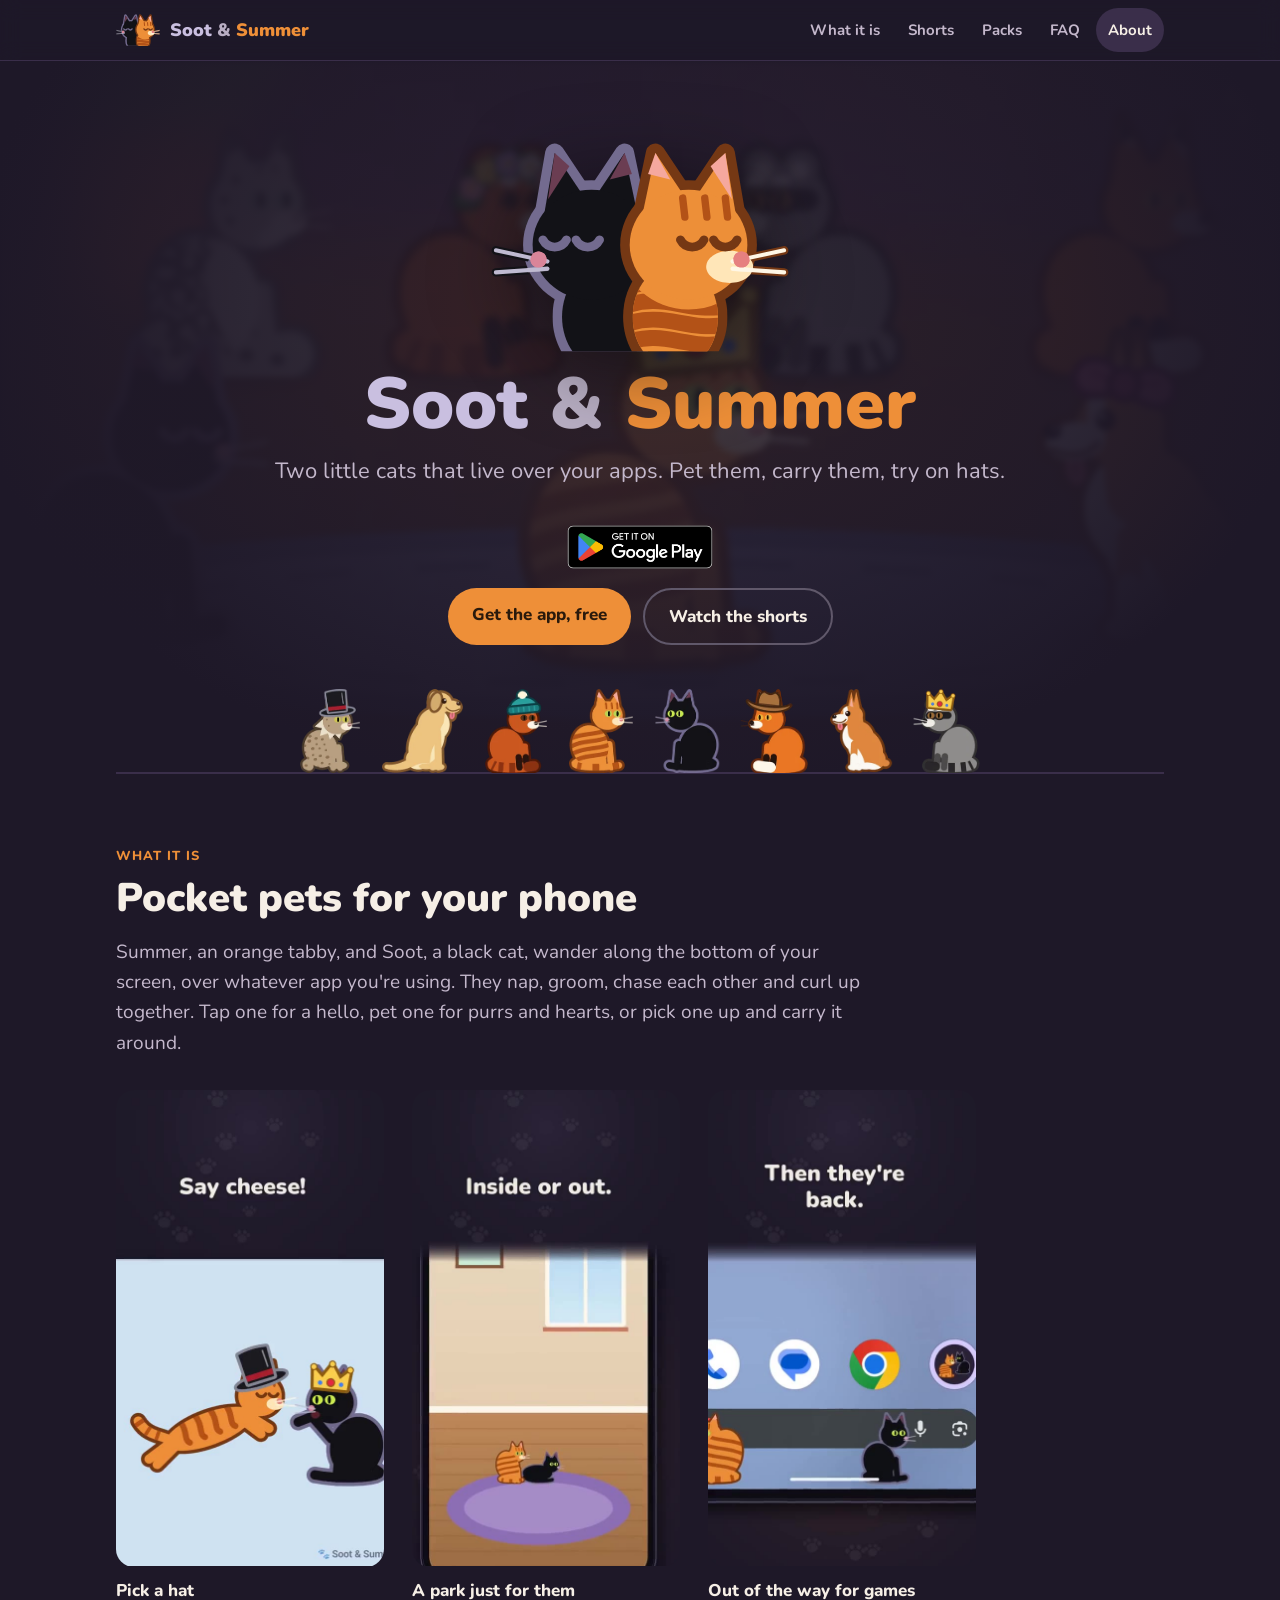
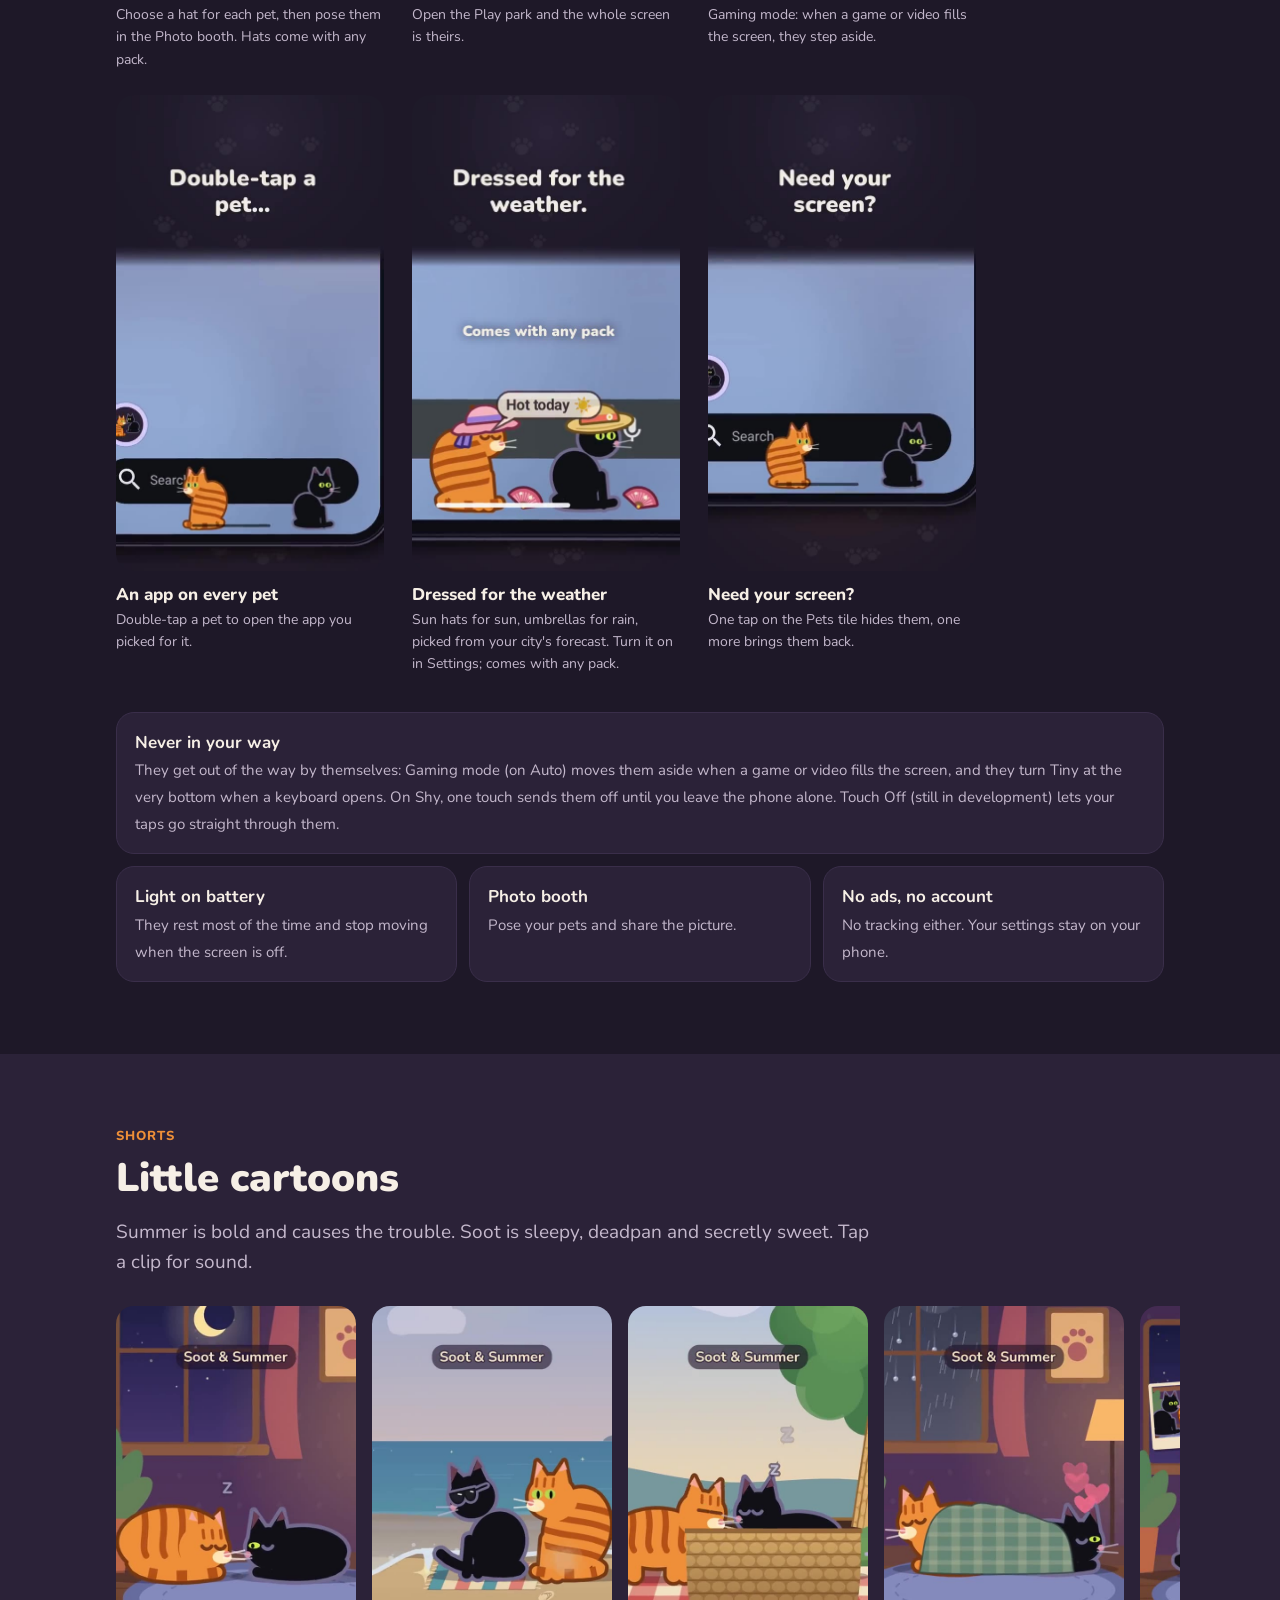
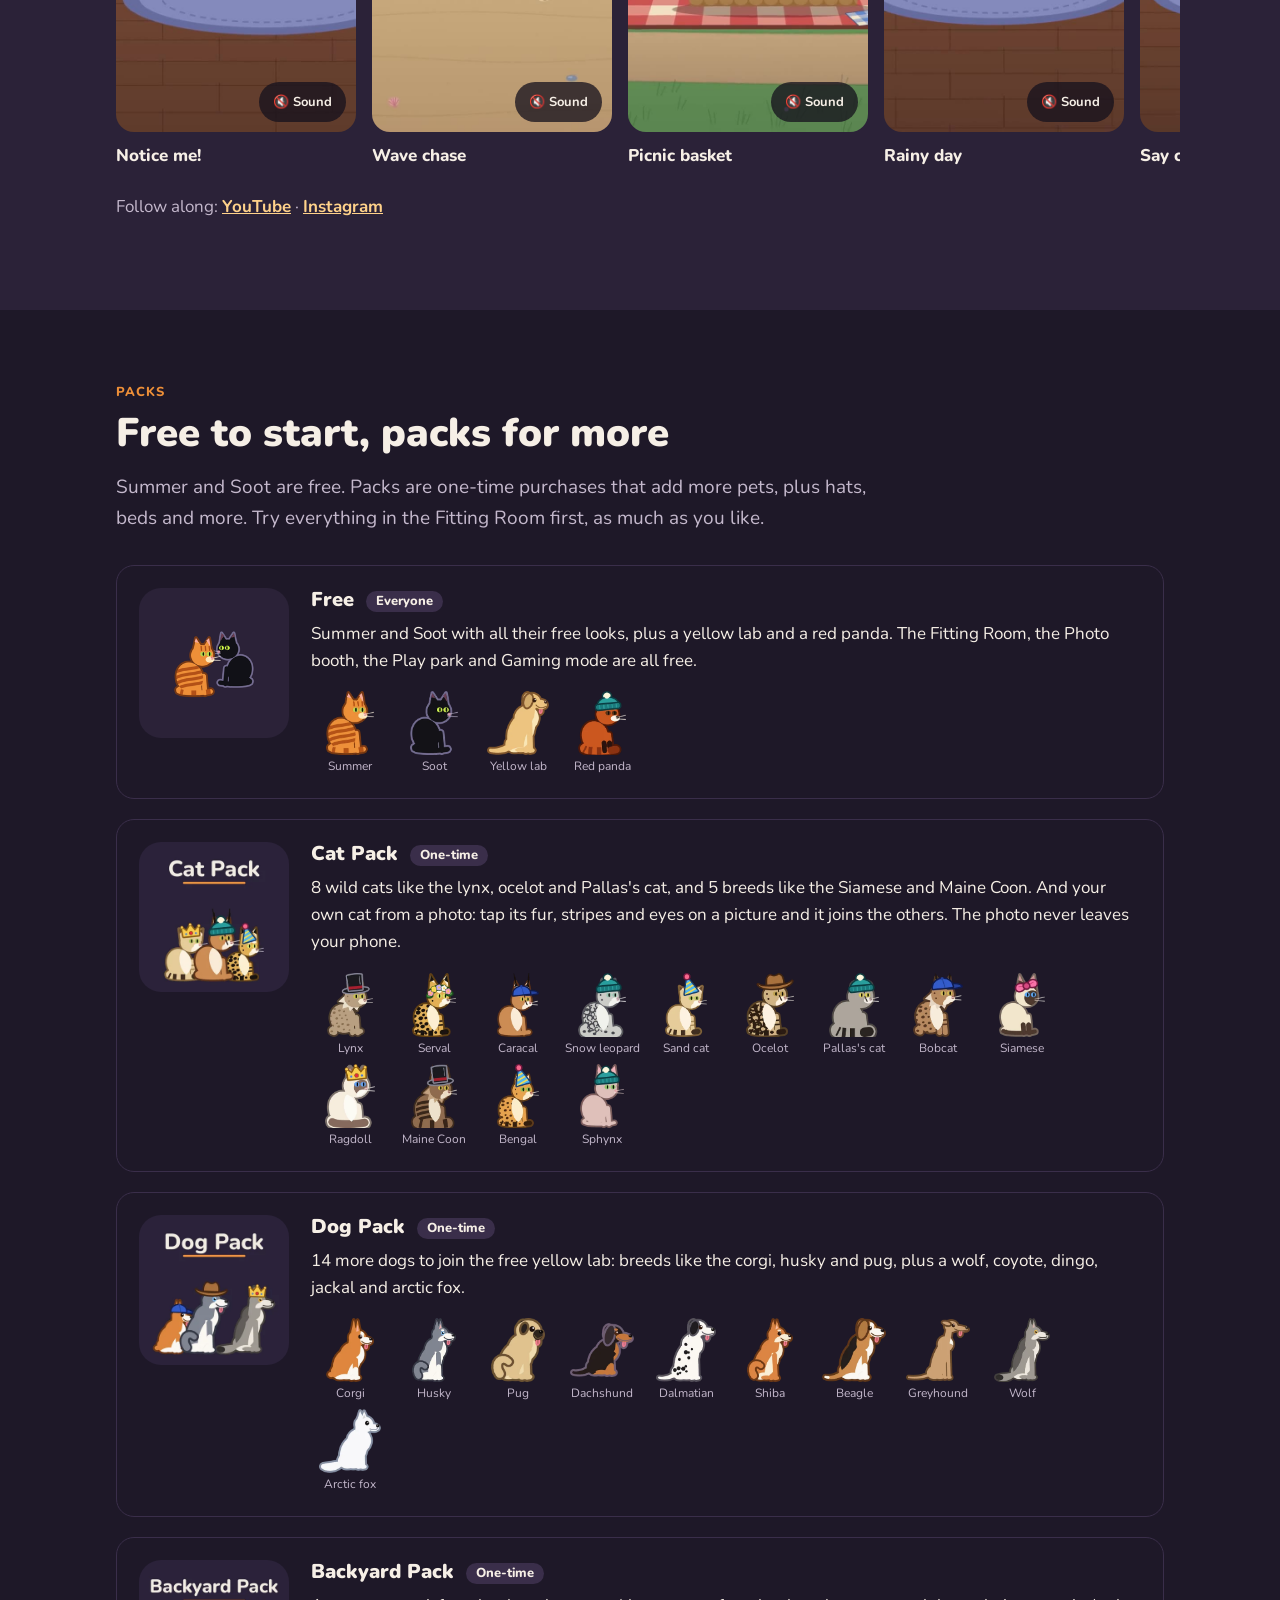
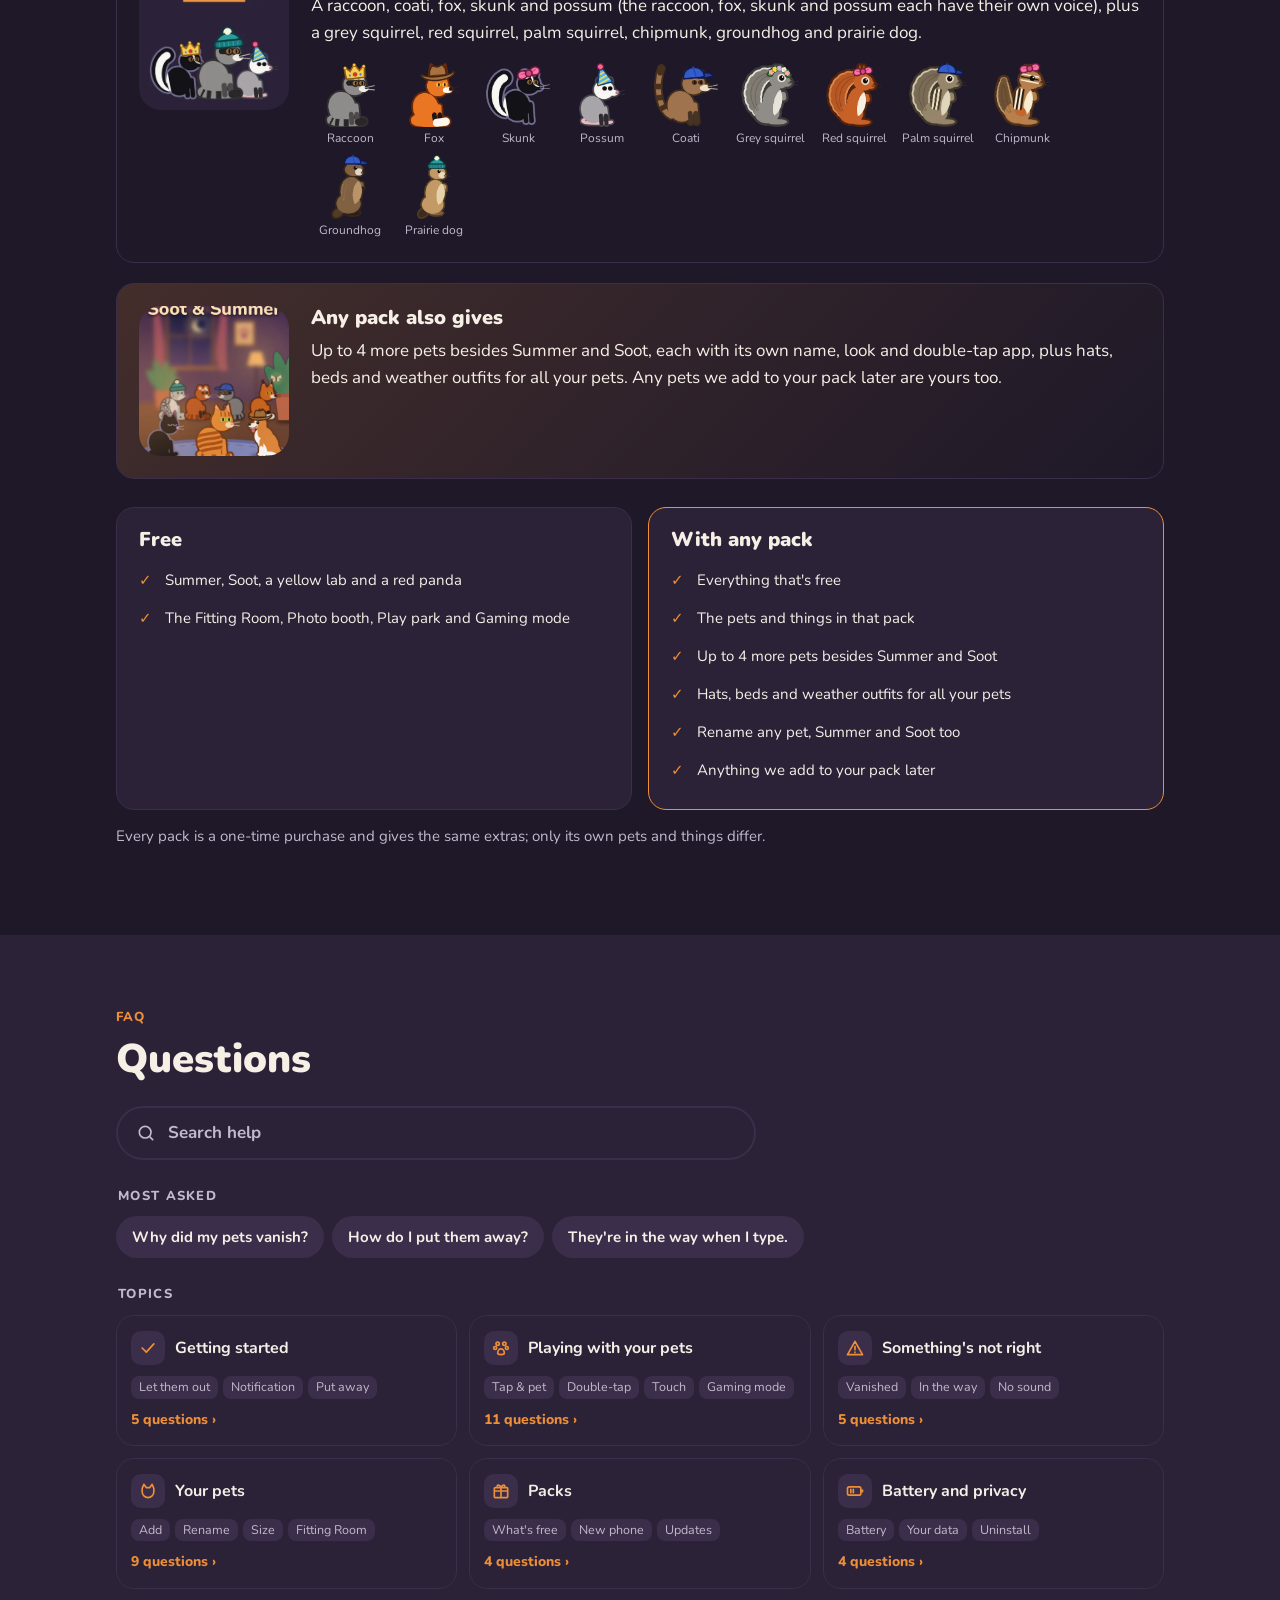
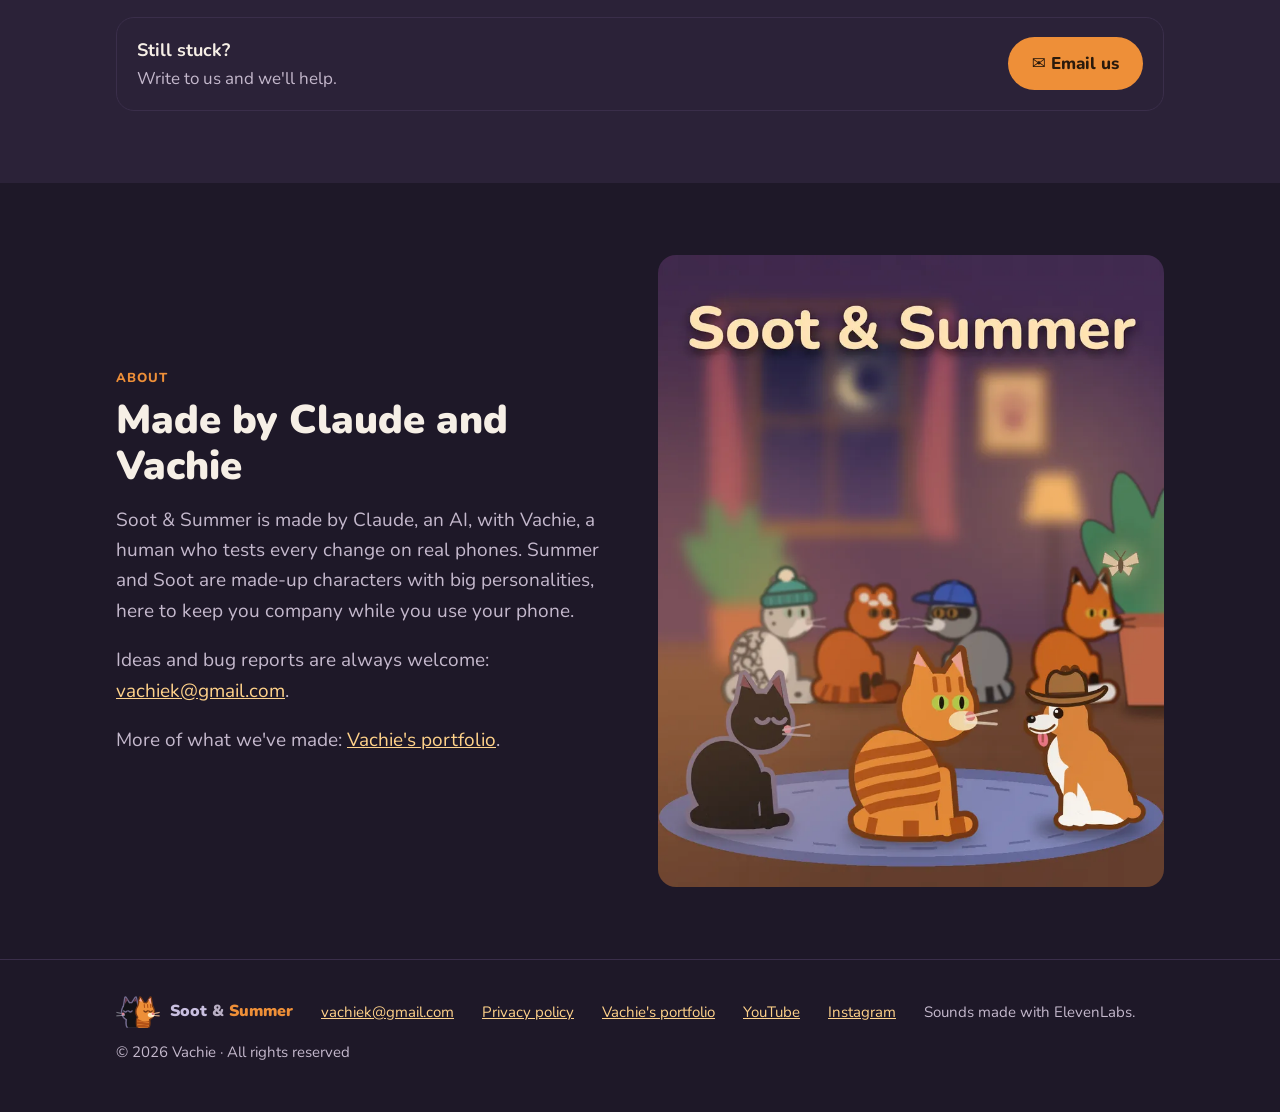
==== commit cbecf42a: "FAQ: smart search like the app's HelpSearch, top: <n> order (vanish first) (Vachie, 2026-11-04) Co-A" ====
--- a/docs/index.html
+++ b/docs/index.html
@@ -385,58 +385,59 @@
 <!-- FAQ:START (made by tools/faq.py from the app's help/faq.md; edit there, then run it) -->
 <label class="hs" hidden><svg viewBox="0 0 24 24" aria-hidden="true"><path d="M4,11a7,7 0 1,0 14,0a7,7 0 1,0 -14,0z M20,20l-4,-4"/></svg><input type="search" placeholder="Search help" aria-label="Search help" autocomplete="off"><button type="button" class="hx" hidden aria-label="Clear search">×</button></label>
 <div class="hhome">
-<div class="lbl">Most asked</div><div class="chips"><a class="chip" href="#q-how-do-i-put-them-away">How do I put them away?</a><a class="chip" href="#q-why-did-my-pets-vanish">Why did my pets vanish?</a><a class="chip" href="#q-they-re-in-the-way-when-i-type">They're in the way when I type.</a></div>
-<div class="lbl">Topics</div><div class="tiles"><a class="tile" href="#t-getting-started"><span class="th"><span class="ic"><svg viewBox="0 0 24 24" aria-hidden="true"><path d="M5,12l5,5l9,-10"/></svg></span><b>Getting started</b></span><span class="kw"><span>Let them out</span><span>Notification</span><span>Put away</span></span><i>5 questions ›</i></a><a class="tile" href="#t-playing-with-your-pets"><span class="th"><span class="ic"><svg viewBox="0 0 24 24" aria-hidden="true"><circle cx="8" cy="7" r="2"/><circle cx="16" cy="7" r="2"/><circle cx="5" cy="12" r="1.8"/><circle cx="19" cy="12" r="1.8"/><path d="M8 18c0-3 2-5 4-5s4 2 4 5c0 1.5-2 2-4 2s-4-.5-4-2z"/></svg></span><b>Playing with your pets</b></span><span class="kw"><span>Tap &amp; pet</span><span>Double-tap</span><span>Touch</span><span>Gaming mode</span></span><i>11 questions ›</i></a><a class="tile" href="#t-something-s-not-right"><span class="th"><span class="ic"><svg viewBox="0 0 24 24" aria-hidden="true"><path d="M12,4l9,16h-18z M12,10v4 M12,17v0.5"/></svg></span><b>Something's not right</b></span><span class="kw"><span>Vanished</span><span>In the way</span><span>No sound</span></span><i>5 questions ›</i></a><a class="tile" href="#t-your-pets"><span class="th"><span class="ic"><svg viewBox="0 0 24 24" aria-hidden="true"><path d="M5,9l2,-5l3,4h4l3,-4l2,5v4a7,7 0 0,1 -14,0z"/></svg></span><b>Your pets</b></span><span class="kw"><span>Add</span><span>Rename</span><span>Size</span><span>Fitting Room</span></span><i>9 questions ›</i></a><a class="tile" href="#t-packs"><span class="th"><span class="ic"><svg viewBox="0 0 24 24" aria-hidden="true"><path d="M5,8h14a1,1 0 0,1 1,1v10a1,1 0 0,1 -1,1h-14a1,1 0 0,1 -1,-1v-10a1,1 0 0,1 1,-1z M4,12h16 M12,8v12 M12,8c-2,-5 -6,-3 -4,0 M12,8c2,-5 6,-3 4,0"/></svg></span><b>Packs</b></span><span class="kw"><span>What's free</span><span>New phone</span><span>Updates</span></span><i>4 questions ›</i></a><a class="tile" href="#t-battery-and-privacy"><span class="th"><span class="ic"><svg viewBox="0 0 24 24" aria-hidden="true"><path d="M5,7h12a2,2 0 0,1 2,2v6a2,2 0 0,1 -2,2h-12a2,2 0 0,1 -2,-2v-6a2,2 0 0,1 2,-2z M21,11v2 M7,10v4 M10,10v4"/></svg></span><b>Battery and privacy</b></span><span class="kw"><span>Battery</span><span>Your data</span><span>Uninstall</span></span><i>3 questions ›</i></a></div>
+<div class="lbl">Most asked</div><div class="chips"><a class="chip" href="#q-why-did-my-pets-vanish">Why did my pets vanish?</a><a class="chip" href="#q-how-do-i-put-them-away">How do I put them away?</a><a class="chip" href="#q-they-re-in-the-way-when-i-type">They're in the way when I type.</a></div>
+<div class="lbl">Topics</div><div class="tiles"><a class="tile" href="#t-getting-started"><span class="th"><span class="ic"><svg viewBox="0 0 24 24" aria-hidden="true"><path d="M5,12l5,5l9,-10"/></svg></span><b>Getting started</b></span><span class="kw"><span>Let them out</span><span>Notification</span><span>Put away</span></span><i>5 questions ›</i></a><a class="tile" href="#t-playing-with-your-pets"><span class="th"><span class="ic"><svg viewBox="0 0 24 24" aria-hidden="true"><circle cx="8" cy="7" r="2"/><circle cx="16" cy="7" r="2"/><circle cx="5" cy="12" r="1.8"/><circle cx="19" cy="12" r="1.8"/><path d="M8 18c0-3 2-5 4-5s4 2 4 5c0 1.5-2 2-4 2s-4-.5-4-2z"/></svg></span><b>Playing with your pets</b></span><span class="kw"><span>Tap &amp; pet</span><span>Double-tap</span><span>Touch</span><span>Gaming mode</span></span><i>11 questions ›</i></a><a class="tile" href="#t-something-s-not-right"><span class="th"><span class="ic"><svg viewBox="0 0 24 24" aria-hidden="true"><path d="M12,4l9,16h-18z M12,10v4 M12,17v0.5"/></svg></span><b>Something's not right</b></span><span class="kw"><span>Vanished</span><span>In the way</span><span>No sound</span></span><i>5 questions ›</i></a><a class="tile" href="#t-your-pets"><span class="th"><span class="ic"><svg viewBox="0 0 24 24" aria-hidden="true"><path d="M5,9l2,-5l3,4h4l3,-4l2,5v4a7,7 0 0,1 -14,0z"/></svg></span><b>Your pets</b></span><span class="kw"><span>Add</span><span>Rename</span><span>Size</span><span>Fitting Room</span></span><i>9 questions ›</i></a><a class="tile" href="#t-packs"><span class="th"><span class="ic"><svg viewBox="0 0 24 24" aria-hidden="true"><path d="M5,8h14a1,1 0 0,1 1,1v10a1,1 0 0,1 -1,1h-14a1,1 0 0,1 -1,-1v-10a1,1 0 0,1 1,-1z M4,12h16 M12,8v12 M12,8c-2,-5 -6,-3 -4,0 M12,8c2,-5 6,-3 4,0"/></svg></span><b>Packs</b></span><span class="kw"><span>What's free</span><span>New phone</span><span>Updates</span></span><i>4 questions ›</i></a><a class="tile" href="#t-battery-and-privacy"><span class="th"><span class="ic"><svg viewBox="0 0 24 24" aria-hidden="true"><path d="M5,7h12a2,2 0 0,1 2,2v6a2,2 0 0,1 -2,2h-12a2,2 0 0,1 -2,-2v-6a2,2 0 0,1 2,-2z M21,11v2 M7,10v4 M10,10v4"/></svg></span><b>Battery and privacy</b></span><span class="kw"><span>Battery</span><span>Your data</span><span>Uninstall</span></span><i>4 questions ›</i></a></div>
 </div>
 <button type="button" class="hback" hidden>‹ Help</button><div class="hfound lbl" hidden></div><div class="hres qs" hidden></div>
 <div class="topic" id="t-getting-started"><h3>Getting started</h3><div class="qs">
-<details id="q-how-do-i-get-my-pets-on-the-screen"><summary>How do I get my pets on the screen?</summary><div><p>Tap <b>Let them out</b> at the top of Pets. The first time, Android asks you to allow <b>Display over other apps</b> for Soot &amp; Summer: turn it on, come back, and out they come.</p></div></details>
-<details id="q-can-i-see-the-intro-again"><summary>Can I see the intro again?</summary><div><p>Yes: in the app's Help tab, open this question and tap <b>Show the intro again</b>. Your pets show you how to tap, pet and carry them, then you pick Touch and Sounds again.</p></div></details>
-<details id="q-why-does-it-need-display-over-other-apps"><summary>Why does it need "Display over other apps"?</summary><div><p>That's what lets your pets walk on top of the apps you use. They only feel where your finger touches them, and notice when a keyboard is open so they can turn Tiny; they never read what's on your screen or what you type.</p></div></details>
-<details id="q-why-is-there-a-notification"><summary>Why is there a notification?</summary><div><p>Android needs one while your pets are out. It's handy too: <b>Touch</b> (tap to step through On, Shy and Off), <b>Bed</b>, and <b>Hide pets</b> are right there, and tapping it opens the app.</p></div></details>
-<details id="q-how-do-i-put-them-away" data-w="hide, off, remove, stop, close, screenshot, recording, photo"><summary>How do I put them away?</summary><div><p><b>Put them away</b> at the top of Pets takes them off the screen. <b>Send to bed</b> keeps them, asleep in their bed. <b>Hide pets</b> in the notification hides them until you tap <b>Show pets</b>. Quicker still: add the <b>Pets</b> tile to Quick Settings (swipe down, tap the pencil, drag <b>Pets</b> in), then tap it to hide or show them.</p></div></details>
+<details id="q-how-do-i-get-my-pets-on-the-screen" data-w="start, launch, show pets, make them appear, where are they, nothing on screen, open pets, bring out, turn on, permission, no pets showing"><summary>How do I get my pets on the screen?</summary><div><p>Tap <b>Let them out</b> at the top of Pets. The first time, Android asks you to allow <b>Display over other apps</b> for Soot &amp; Summer: turn it on, come back, and out they come.</p></div></details>
+<details id="q-can-i-see-the-intro-again" data-w="tutorial, replay, tour, walkthrough, how to play, beginning, first time, welcome, instructions, redo setup"><summary>Can I see the intro again?</summary><div><p>Yes: in the app's Help tab, open this question and tap <b>Show the intro again</b>. Your pets show you how to tap, pet and carry them, then you pick Touch and Sounds again.</p></div></details>
+<details id="q-why-does-it-need-display-over-other-apps" data-w="permission, allow, overlay, see what i type, read my screen, reading my screen, on top, safe, spying, privacy, watching me, why ask, draw over, stay on top"><summary>Why does it need "Display over other apps"?</summary><div><p>That's what lets your pets walk on top of the apps you use. They only feel where your finger touches them, and notice when a keyboard is open so they can turn Tiny; they never read what's on your screen or what you type.</p></div></details>
+<details id="q-why-is-there-a-notification" data-w="alert, bar at top, status bar, always there, annoying, remove notification, stuck notification, banner, pull down, notice"><summary>Why is there a notification?</summary><div><p>Android needs one while your pets are out. It's handy too: <b>Touch</b> (tap to step through On, Shy and Off), <b>Bed</b>, and <b>Hide pets</b> are right there, and tapping it opens the app.</p></div></details>
+<details id="q-how-do-i-put-them-away" data-w="hide, off, remove, stop, close, hide pets, for a bit, for a sec, for a while, get rid of them, screenshot, recording, photo, go away, make them leave, dismiss, quit, turn off pets, clear screen"><summary>How do I put them away?</summary><div><p><b>Put them away</b> at the top of Pets takes them off the screen. <b>Send to bed</b> keeps them, asleep in their bed. <b>Hide pets</b> in the notification hides them until you tap <b>Show pets</b>. Quicker still: add the <b>Pets</b> tile to Quick Settings (swipe down, tap the pencil, drag <b>Pets</b> in), then tap it to hide or show them.</p></div></details>
 </div></div>
 <div class="topic" id="t-playing-with-your-pets"><h3>Playing with your pets</h3><div class="qs">
-<details id="q-what-can-i-do-with-them"><summary>What can I do with them?</summary><div><ul><li><b>Tap</b>: a hello.</li><li><b>Pet</b> (slide your finger back and forth): happy sounds and hearts.</li><li><b>Hold and drag</b>: pick a pet up and carry it around.</li><li><b>Double-tap</b>: opens the pet's double-tap app.</li><li><b>Tap a sleeping pet</b>: it half wakes up.</li><li><b>Tap the bed</b>: wakes them up (with Bed in the corner: invites one for a nap).</li></ul></div></details>
-<details id="q-what-s-the-double-tap-app"><summary>What's the double-tap app?</summary><div><p>Each pet can open an app of your choice when you double-tap it. On Pets, find the pet's card and tap the <b>Double-tap opens</b> tile once → <b>Pick an app</b>.</p></div></details>
-<details id="q-what-do-touch-on-shy-and-off-mean"><summary>What do Touch On, Shy and Off mean?</summary><div><ul><li><b>On</b>: tap, pet and pick up your pets.</li><li><b>Shy</b>: they look as usual, but any touch sends them away, and they come back when you leave the phone alone. Choose how they leave (<b>Peek</b>, <b>Move away</b> or <b>Disappear</b>) and how soon they come back.</li><li><b>Off</b> 🚧 (in development): your taps go to the app below, handy for texting. A few apps may still miss taps under a pet, so it isn't offered in the intro yet.</li></ul><p>You'll find Touch on Pets, in Settings, and in the notification.</p></div></details>
-<details id="q-what-s-gaming-mode"><summary>What's Gaming mode?</summary><div><p>It keeps your pets out of the way while you play. It starts on <b>Auto</b>; change it in Settings:</p><ul><li><b>Auto:</b> when a game or video fills the screen, they leave the way you pick under How they leave (Peek, Move away or Disappear, the same as Shy's), and come back once it ends. Touch works as usual the rest of the time.</li><li><b>On:</b> hold a pet still for 3 seconds (with Touch on Shy, any touch) and they all duck down, ears and eyes peeking up from the bottom, while your taps go to the game. Set Touch again, or turn Gaming mode off, to bring them up.</li><li><b>Off:</b> they stay where they are, full screen or not.</li></ul></div></details>
-<details id="q-can-i-hide-my-pets-from-the-quick-settings-shade"><summary>Can I hide my pets from the Quick Settings shade?</summary><div><p>Yes. Swipe down from the top, tap the pencil (edit), and drag the <b>Pets</b> tile in. Tap it to <b>Hide pets</b> or <b>Show pets</b>, or to let them out when they're not out. Hold it to open the app.</p></div></details>
-<details id="q-can-my-pets-have-their-own-personality" data-w="busy, hyper, calm, lazy, active, moves too much, energy"><summary>Can my pets have their own personality?</summary><div><p>Yes. On Pets, find the pet's card and pick <b>Sleepy</b>, <b>Balanced</b> or <b>Zoomy</b>, or tap <b>Custom</b> to set how much they nap, climb and get the zoomies. Summer starts Zoomy, Soot starts Sleepy.</p></div></details>
-<details id="q-can-i-make-a-pet-chubbier"><summary>Can I make a pet chubbier?</summary><div><p>Yes: on the pet's card on Pets, slide <b>Weight</b> from Normal to Chonky.</p></div></details>
-<details id="q-what-s-the-bed-for"><summary>What's the bed for?</summary><div><p>They curl up in it when you <b>Send to bed</b>. Turn on <b>Bed in the corner</b> in Settings and it stays in the corner while they're awake, for naps. Tap <b>Choose bed</b> on Pets to pick another one.</p></div></details>
-<details id="q-can-i-change-the-app-s-colours"><summary>Can I change the app's colours?</summary><div><p>Yes: <b>Settings › App colours</b> has ten colours, each in Dark or Light, all free. They change the app's pages only; your pets look the same.</p></div></details>
-<details id="q-why-do-the-pages-stop-above-my-pets"><summary>Why do the pages stop above my pets?</summary><div><p>That's <b>Keep pets in view</b>: while the app is open, its pages stop above your pets so you can see them as you change looks and hats. The pages still scroll. Turn it off in Settings to have the pages fill the screen again.</p></div></details>
-<details id="q-what-happens-when-i-turn-the-phone"><summary>What happens when I turn the phone?</summary><div><p>Their floor becomes a wall: they cling on or slide down, and sometimes hop in surprise. Don't want that? Turn off <b>Turning the phone</b> in Settings.</p></div></details>
+<details id="q-what-can-i-do-with-them" data-w="petting, play, interact, what can i do, what can they do, tricks, features, games, fun, pick up, carry, drag, stroke, cuddle, hearts, hello, things to do"><summary>What can I do with them?</summary><div><ul><li><b>Tap</b>: a hello.</li><li><b>Pet</b> (slide your finger back and forth): happy sounds and hearts.</li><li><b>Hold and drag</b>: pick a pet up and carry it around.</li><li><b>Double-tap</b>: opens the pet's double-tap app.</li><li><b>Tap a sleeping pet</b>: it half wakes up.</li><li><b>Tap the bed</b>: wakes them up (with Bed in the corner: invites one for a nap).</li></ul></div></details>
+<details id="q-what-s-the-double-tap-app" data-w="shortcut, open app, open camera, open my camera, quick launch, tap twice, two taps, favorite app, launcher, set app, choose app, double click"><summary>What's the double-tap app?</summary><div><p>Each pet can open an app of your choice when you double-tap it. On Pets, find the pet's card and tap the <b>Double-tap opens</b> tile once → <b>Pick an app</b>.</p></div></details>
+<details id="q-what-do-touch-on-shy-and-off-mean" data-w="touch mode, touch setting, ignore touch, pets run away, scared, leave me alone, no touching, tap through, switch, toggle, modes"><summary>What do Touch On, Shy and Off mean?</summary><div><ul><li><b>On</b>: tap, pet and pick up your pets.</li><li><b>Shy</b>: they look as usual, but any touch sends them away, and they come back when you leave the phone alone. Choose how they leave (<b>Peek</b>, <b>Move away</b> or <b>Disappear</b>) and how soon they come back.</li><li><b>Off</b> 🚧 (in development): your taps go to the app below, handy for texting. A few apps may still miss taps under a pet, so it isn't offered in the intro yet.</li></ul><p>You'll find Touch on Pets, in Settings, and in the notification.</p></div></details>
+<details id="q-what-s-gaming-mode" data-w="game, games, playing, video, fullscreen, full screen, movie, youtube, netflix, duck, pets in way of game, hide in games, auto"><summary>What's Gaming mode?</summary><div><p>It keeps your pets out of the way while you play. It starts on <b>Auto</b>; change it in Settings:</p><ul><li><b>Auto:</b> when a game or video fills the screen, they leave the way you pick under How they leave (Peek, Move away or Disappear, the same as Shy's), and come back once it ends. Touch works as usual the rest of the time.</li><li><b>On:</b> hold a pet still for 3 seconds (with Touch on Shy, any touch) and they all duck down, ears and eyes peeking up from the bottom, while your taps go to the game. Set Touch again, or turn Gaming mode off, to bring them up.</li><li><b>Off:</b> they stay where they are, full screen or not.</li></ul></div></details>
+<details id="q-can-i-hide-my-pets-from-the-quick-settings-shade" data-w="tile, quick tile, swipe down, pull down, toggle, shortcut, control panel, quick panel, pencil, drag tile, pets button"><summary>Can I hide my pets from the Quick Settings shade?</summary><div><p>Yes. Swipe down from the top, tap the pencil (edit), and drag the <b>Pets</b> tile in. Tap it to <b>Hide pets</b> or <b>Show pets</b>, or to let them out when they're not out. Hold it to open the app.</p></div></details>
+<details id="q-can-my-pets-have-their-own-personality" data-w="busy, hyper, calm, lazy, active, moves too much, energy, sleepy, zoomy, sleeps a lot, too active, too sleepy, naps, mood, behavior, behaviour"><summary>Can my pets have their own personality?</summary><div><p>Yes. On Pets, find the pet's card and pick <b>Sleepy</b>, <b>Balanced</b> or <b>Zoomy</b>, or tap <b>Custom</b> to set how much they nap, climb and get the zoomies. Summer starts Zoomy, Soot starts Sleepy.</p></div></details>
+<details id="q-can-i-make-a-pet-chubbier" data-w="fat, fatter, chonky, thin, skinny, weight, round, plump, belly, bigger body, slim, chunky"><summary>Can I make a pet chubbier?</summary><div><p>Yes: on the pet's card on Pets, slide <b>Weight</b> from Normal to Chonky.</p></div></details>
+<details id="q-what-s-the-bed-for" data-w="sleep, nap, rest, asleep, bedtime, night, pillow, cushion, basket, tired, wake up, curl up, rug"><summary>What's the bed for?</summary><div><p>They curl up in it when you <b>Send to bed</b>. Turn on <b>Bed in the corner</b> in Settings and it stays in the corner while they're awake, for naps. Tap <b>Choose bed</b> on Pets to pick another one.</p></div></details>
+<details id="q-can-i-change-the-app-s-colours" data-w="color, colors, theme, dark mode, light mode, dark, light, look of app, background, change look of app, pretty, style, palette"><summary>Can I change the app's colours?</summary><div><p>Yes: <b>Settings › App colours</b> has ten colours, each in Dark or Light, all free. They change the app's pages only; your pets look the same.</p></div></details>
+<details id="q-why-do-the-pages-stop-above-my-pets" data-w="cut off, can&#x27;t scroll, bottom of page, pets blocking page, space at bottom, gap, screen too short, pages shorter, pets cover buttons, room, scrolling"><summary>Why do the pages stop above my pets?</summary><div><p>That's <b>Keep pets in view</b>: while the app is open, its pages stop above your pets so you can see them as you change looks and hats. The pages still scroll. Turn it off in Settings to have the pages fill the screen again.</p></div></details>
+<details id="q-what-happens-when-i-turn-the-phone" data-w="rotate, rotation, landscape, sideways, flip, tilt, upside down, wall, falling, slide down, screen turn, gravity, portrait"><summary>What happens when I turn the phone?</summary><div><p>Their floor becomes a wall: they cling on or slide down, and sometimes hop in surprise. Don't want that? Turn off <b>Turning the phone</b> in Settings.</p></div></details>
 </div></div>
 <div class="topic" id="t-something-s-not-right"><h3>Something's not right</h3><div class="qs">
-<details id="q-why-did-my-pets-vanish" data-w="gone, disappeared, disappear, missing, killed, stopped, closed"><summary>Why did my pets vanish?</summary><div><p>Most often your phone is saving battery and closed the app. Go to Settings → Apps → Soot &amp; Summer → Battery → <b>Unrestricted</b>.</p><p>To bring them back right now, tap <b>Let them out</b> on Pets, or the <b>Pets</b> tile in Quick Settings.</p></div></details>
-<details id="q-i-can-t-tap-the-thing-under-a-pet" data-w="button, blocked, covering, click, press, in the way, tap through, annoying, shy, smaller"><summary>I can't tap the thing under a pet.</summary><div><p>Set Touch to <b>Shy</b>: your pets look as usual, but one touch and they get out of your way, then come back when you leave the phone alone. Want every tap to go to the app below? Set Touch to <b>Off</b>.</p><p>Smaller pets cover less too: slide <b>Size</b> on a pet's card, or pick <b>Small</b> under <b>Size</b> in Settings. In games and full-screen videos, <b>Gaming mode</b> moves them aside for you.</p></div></details>
-<details id="q-they-re-in-the-way-when-i-type" data-w="keyboard, typing, covering, blocking"><summary>They're in the way when I type.</summary><div><p>When a keyboard opens, they turn Tiny and move to the very bottom, out of the way of the keys, and grow back to their size when it closes: <b>Tiny while typing</b> in Settings (on at first; with Touch on Shy they turn Small instead). Some keyboards (a floating one) aren't noticed; then they stay as they are.</p><p>Still in your way? Set Touch to <b>Shy</b> (one touch and they move aside) or <b>Off</b> (taps go through), or make them smaller with <b>Size</b> on a pet's card.</p></div></details>
-<details id="q-they-re-standing-on-the-bar-at-the-bottom" data-w="edge, side, notch, camera, navigation bar, too high, too low"><summary>They're standing on the bar at the bottom.</summary><div><p>In Settings, <b>Floor height</b> moves where they stand (Lowest, Low, High or Custom), and <b>How near the sides</b> sets where they turn back and climb (At the side, A bit in, Further in or Custom). Pick Custom and slide: they move as you do.</p></div></details>
-<details id="q-i-can-t-hear-them" data-w="sound, sounds, mute, quiet, volume, meow, silent"><summary>I can't hear them.</summary><div><p>Check <b>Sounds</b> is on in Settings and the <b>Volume</b> slider under it. They're quiet when your phone is on silent.</p></div></details>
+<details id="q-why-did-my-pets-vanish" data-w="gone, disappeared, unrestricted, battery settings, disappear, missing, killed, stopped, closed, pets gone, cat disappeared, keep leaving, keeps stopping, not showing, they left, where did they go, stop working, random, reboot, restart phone, crashed"><summary>Why did my pets vanish?</summary><div><p>Most often your phone is saving battery and closed the app. Go to Settings → Apps → Soot &amp; Summer → Battery → <b>Unrestricted</b>.</p><p>To bring them back right now, tap <b>Let them out</b> on Pets, or the <b>Pets</b> tile in Quick Settings.</p></div></details>
+<details id="q-i-can-t-tap-the-thing-under-a-pet" data-w="button, blocked, covering, click, press, in the way, tap through, annoying, shy, smaller, pet on top of button, can&#x27;t press, can&#x27;t click, stuck over, blocks my screen, touch problem, covering icon, pet over app"><summary>I can't tap the thing under a pet.</summary><div><p>Set Touch to <b>Shy</b>: your pets look as usual, but one touch and they get out of your way, then come back when you leave the phone alone. Want every tap to go to the app below? Set Touch to <b>Off</b>.</p><p>Smaller pets cover less too: slide <b>Size</b> on a pet's card, or pick <b>Small</b> under <b>Size</b> in Settings. In games and full-screen videos, <b>Gaming mode</b> moves them aside for you.</p></div></details>
+<details id="q-they-re-in-the-way-when-i-type" data-w="keyboard, typing, covering, blocking, texting, text message, messages, can&#x27;t see keys, hiding keys, whatsapp, writing, type, floating keyboard, keys"><summary>They're in the way when I type.</summary><div><p>When a keyboard opens, they turn Tiny and move to the very bottom, out of the way of the keys, and grow back to their size when it closes: <b>Tiny while typing</b> in Settings (on at first; with Touch on Shy they turn Small instead). Some keyboards (a floating one) aren't noticed; then they stay as they are.</p><p>Still in your way? Set Touch to <b>Shy</b> (one touch and they move aside) or <b>Off</b> (taps go through), or make them smaller with <b>Size</b> on a pet's card.</p></div></details>
+<details id="q-they-re-standing-on-the-bar-at-the-bottom" data-w="edge, side, notch, camera, navigation bar, too high, too low, stuck on bottom, floating, hovering, off the floor, hidden behind, gesture bar, buttons bar, standing wrong, position, move up, move down"><summary>They're standing on the bar at the bottom.</summary><div><p>In Settings, <b>Floor height</b> moves where they stand (Lowest, Low, High or Custom), and <b>How near the sides</b> sets where they turn back and climb (At the side, A bit in, Further in or Custom). Pick Custom and slide: they move as you do.</p></div></details>
+<details id="q-i-can-t-hear-them" data-w="sound, sounds, mute, quiet, volume, meow, silent, no noise, no sound, too loud, meow too loud, barking, bark, purr, noisy, turn down, turn up, speaker, silent mode"><summary>I can't hear them.</summary><div><p>Check <b>Sounds</b> is on in Settings and the <b>Volume</b> slider under it. They're quiet when your phone is on silent.</p></div></details>
 </div></div>
 <div class="topic" id="t-your-pets"><h3>Your pets</h3><div class="qs">
-<details id="q-can-i-add-more-pets"><summary>Can I add more pets?</summary><div><p>Yes, with any pack: <b>Add a pet</b> on Pets, up to 4 more besides Summer and Soot. Give each one a look, a hat, a name and its own double-tap app.</p></div></details>
-<details id="q-how-do-i-rename-remove-or-rest-a-pet"><summary>How do I rename, remove or rest a pet?</summary><div><p>Tap the pet on the Pets page. To rename it, tap <b>✎</b> next to its name: with any pack every pet can be renamed, Summer and Soot too (without one, the extra pets). <b>Remove</b> is at the bottom of its options (extra pets only). Its switch says <b>Comes out</b> or <b>Stays in</b>, so a pet can sit out for a while without being removed.</p></div></details>
-<details id="q-how-do-i-make-them-bigger-or-smaller" data-w="size, small, big, resize"><summary>How do I make them bigger or smaller?</summary><div><p>Each pet has its own <b>Size</b> slider on its card, Tiny to Huge, so a big dog can stand taller than a small cat. <b>Size</b> in Settings sets every pet to Small, Medium or Large at once, and overwrites each pet's own size.</p></div></details>
-<details id="q-can-i-make-a-pet-that-looks-like-my-cat"><summary>Can I make a pet that looks like my cat?</summary><div><p>With the Cat Pack: choose a look, then tap <b>From a photo</b>. Pick a photo of your cat, then tap its fur, stripes and patches to copy the colours. The photo stays on your phone and isn't kept; only the colours you pick are saved.</p></div></details>
-<details id="q-what-s-the-fitting-room"><summary>What's the Fitting Room?</summary><div><p>Where you try on anything (looks, hats, beds, even pets from packs you don't have) as much as you like. Everything comes off when you leave, unless you opened it from the Play park (see below). Trying looks from two packs? <b>Keep them all</b> gets them together: Google Play asks about each one in turn.</p></div></details>
-<details id="q-how-do-i-take-a-picture-of-my-pets"><summary>How do I take a picture of my pets?</summary><div><p>Open the <b>Photo booth</b> on Pets. Drag your pets around, pinch to resize, twist two fingers to turn them, tap one for poses and faces, then <b>Share</b>, or <b>Save</b> (Android 10 and up).</p></div></details>
-<details id="q-what-s-the-play-park"><summary>What's the Play park?</summary><div><p>Tap <b>Play park</b> on Pets and the whole screen becomes a park: every pet comes in to play, even ones that stay in, and they're always solid to your touch. Pick <b>Outdoor</b> or <b>Indoor</b> at the top. Tap 📷 and then <b>Snap</b> to take a photo: your pets pause where they are and open in the Photo booth. Tap 👕 to open the Fitting Room right there: change a look or a hat, or bring in another pet, and they keep it on while they play. With a pack, leaving asks <b>Keep the changes?</b> (it lists what your packs cover): <b>Keep</b> or <b>Put it back</b>. The rest comes off, as in the Fitting Room. Leave with <b>‹</b> or your phone's back gesture, and everything else goes back as it was.</p></div></details>
-<details id="q-can-i-turn-off-the-holiday-hats"><summary>Can I turn off the holiday hats?</summary><div><p>Yes: <b>Holiday hats &amp; beds</b> in Settings. Off, holiday hats and beds are put away (a holiday bed goes back to the rug) until you turn it on again.</p></div></details>
-<details id="q-how-do-weather-outfits-work"><summary>How do weather outfits work?</summary><div><p>Pick a city and how far ahead to look in Settings, <b>Weather outfits</b>, and your pets dress for the forecast: sun hat, sunglasses, woolly hat, rain hat, umbrella or fan. Weather in the next 3 days always counts; later days only when it's most of them. Each pet's card has its own switch. Comes with any pack.</p></div></details>
+<details id="q-can-i-add-more-pets" data-w="another pet, extra, second pet, more animals, new pet, add animal, more cats, more dogs, how many, limit, maximum, friends, buddy"><summary>Can I add more pets?</summary><div><p>Yes, with any pack: <b>Add a pet</b> on Pets, up to 4 more besides Summer and Soot. Give each one a look, a hat, a name and its own double-tap app.</p></div></details>
+<details id="q-how-do-i-rename-remove-or-rest-a-pet" data-w="name, change name, delete pet, get rid of, take away, stay home, sit out, pencil, call it, pick name, nickname, pause pet, one pet only, switch off pet"><summary>How do I rename, remove or rest a pet?</summary><div><p>Tap the pet on the Pets page. To rename it, tap <b>✎</b> next to its name: with any pack every pet can be renamed, Summer and Soot too (without one, the extra pets). <b>Remove</b> is at the bottom of its options (extra pets only). Its switch says <b>Comes out</b> or <b>Stays in</b>, so a pet can sit out for a while without being removed.</p></div></details>
+<details id="q-how-do-i-make-them-bigger-or-smaller" data-w="size, small, big, resize, tiny, huge, large, giant, too big, too small, taller, shrink, grow, little, enormous"><summary>How do I make them bigger or smaller?</summary><div><p>Each pet has its own <b>Size</b> slider on its card, Tiny to Huge, so a big dog can stand taller than a small cat. <b>Size</b> in Settings sets every pet to Small, Medium or Large at once, and overwrites each pet's own size.</p></div></details>
+<details id="q-can-i-make-a-pet-that-looks-like-my-cat" data-w="my own cat, real cat, my dog, photo, picture of my pet, copy, match fur, colors, custom look, lookalike, my pet&#x27;s fur, stripes, patches, upload photo"><summary>Can I make a pet that looks like my cat?</summary><div><p>With the Cat Pack: choose a look, then tap <b>From a photo</b>. Pick a photo of your cat, then tap its fur, stripes and patches to copy the colours. The photo stays on your phone and isn't kept; only the colours you pick are saved.</p></div></details>
+<details id="q-what-s-the-fitting-room" data-w="try on, dress up, outfit, preview, test, hats, costumes, clothes, wardrobe, try before buy, change look, demo, sample, undress"><summary>What's the Fitting Room?</summary><div><p>Where you try on anything (looks, hats, beds, even pets from packs you don't have) as much as you like. Everything comes off when you leave, unless you opened it from the Play park (see below). Trying looks from two packs? <b>Keep them all</b> gets them together: Google Play asks about each one in turn.</p></div></details>
+<details id="q-how-do-i-take-a-picture-of-my-pets" data-w="camera, snapshot, selfie, pose, screenshot, save photo, share, post, instagram, gallery, memory, take photo, photograph, pictures"><summary>How do I take a picture of my pets?</summary><div><p>Open the <b>Photo booth</b> on Pets. Drag your pets around, pinch to resize, twist two fingers to turn them, tap one for poses and faces, then <b>Share</b>, or <b>Save</b> (Android 10 and up).</p></div></details>
+<details id="q-what-s-the-play-park" data-w="park, playground, garden, outdoor, indoor, play together, all pets, fun place, big screen, grass, outside"><summary>What's the Play park?</summary><div><p>Tap <b>Play park</b> on Pets and the whole screen becomes a park: every pet comes in to play, even ones that stay in, and they're always solid to your touch. Pick <b>Outdoor</b> or <b>Indoor</b> at the top. Tap 📷 and then <b>Snap</b> to take a photo: your pets pause where they are and open in the Photo booth. Tap 👕 to open the Fitting Room right there: change a look or a hat, or bring in another pet, and they keep it on while they play. With a pack, leaving asks <b>Keep the changes?</b> (it lists what your packs cover): <b>Keep</b> or <b>Put it back</b>. The rest comes off, as in the Fitting Room. Leave with <b>‹</b> or your phone's back gesture, and everything else goes back as it was.</p></div></details>
+<details id="q-can-i-turn-off-the-holiday-hats" data-w="christmas, santa, halloween, easter, seasonal, festive, winter hat, pumpkin, party hat, stop hats, remove hat, special hats, santa hat, wrong season"><summary>Can I turn off the holiday hats?</summary><div><p>Yes: <b>Holiday hats &amp; beds</b> in Settings. Off, holiday hats and beds are put away (a holiday bed goes back to the rug) until you turn it on again.</p></div></details>
+<details id="q-how-do-weather-outfits-work" data-w="forecast, rain, sunny, cold, hot, umbrella, sunglasses, raincoat, dress for weather, city, temperature, snow, clothes for weather, location"><summary>How do weather outfits work?</summary><div><p>Pick a city and how far ahead to look in Settings, <b>Weather outfits</b>, and your pets dress for the forecast: sun hat, sunglasses, woolly hat, rain hat, umbrella or fan. Weather in the next 3 days always counts; later days only when it's most of them. Each pet's card has its own switch. Comes with any pack.</p></div></details>
 </div></div>
 <div class="topic" id="t-packs"><h3>Packs</h3><div class="qs">
-<details id="q-what-s-free" data-w="price, cost, pay, money"><summary>What's free?</summary><div><p>Summer and Soot, with every look in the <b>Free</b> tab: a yellow lab and a red panda among them.</p></div></details>
-<details id="q-what-do-i-get-in-a-pack"><summary>What do I get in a pack?</summary><div><p>Each pack adds its own pets and looks, and with any pack you can add more pets, plus hats and beds. The <b>Packs</b> page shows what's in each one. You can try everything in the Fitting Room first.</p></div></details>
-<details id="q-i-got-a-new-phone-or-reinstalled-where-are-my-packs" data-w="restore, bought, purchase, lost, missing"><summary>I got a new phone or reinstalled. Where are my packs?</summary><div><p>Packs come back by themselves when you open the app, as long as the phone uses the same Google account you bought them with. A purchase that's still waiting on Google Play shows up once it goes through. Still missing? Tap <b>Email us</b> and tell us which pack.</p></div></details>
-<details id="q-how-do-i-update"><summary>How do I update?</summary><div><p>When Google Play has a newer version, a row at the top of Pets says <b>Update ›</b>. It downloads while you keep playing, then tap <b>Restart ›</b> and your pets come back out.</p></div></details>
+<details id="q-what-s-free" data-w="price, cost, pay, money, free, no charge, trial, buy, paid, how much, without paying, premium, expensive, included"><summary>What's free?</summary><div><p>Summer and Soot, with every look in the <b>Free</b> tab: a yellow lab and a red panda among them.</p></div></details>
+<details id="q-what-do-i-get-in-a-pack" data-w="buy, bundle, extras, dlc, add-on, more animals, pets pack, worth it, content, what&#x27;s included, upgrade, unlock, shop, store"><summary>What do I get in a pack?</summary><div><p>Each pack adds its own pets and looks, and with any pack you can add more pets, plus hats and beds. The <b>Packs</b> page shows what's in each one. You can try everything in the Fitting Room first.</p></div></details>
+<details id="q-i-got-a-new-phone-or-reinstalled-where-are-my-packs" data-w="restore, bought, purchase, lost, missing, new device, switched phone, upgrade phone, paid but, got nothing, bring back, transfer, reinstall, google account, not unlocked"><summary>I got a new phone or reinstalled. Where are my packs?</summary><div><p>Packs come back by themselves when you open the app, as long as the phone uses the same Google account you bought them with. A purchase that's still waiting on Google Play shows up once it goes through. Still missing? Tap <b>Email us</b> and tell us which pack.</p></div></details>
+<details id="q-how-do-i-update" data-w="new version, upgrade, latest, play store, restart, download, outdated, old version, get newest, install update, update button"><summary>How do I update?</summary><div><p>When Google Play has a newer version, a row at the top of Pets says <b>Update ›</b>. It downloads while you keep playing, then tap <b>Restart ›</b> and your pets come back out.</p></div></details>
 </div></div>
 <div class="topic" id="t-battery-and-privacy"><h3>Battery and privacy</h3><div class="qs">
-<details id="q-does-it-use-a-lot-of-battery" data-w="drain, power"><summary>Does it use a lot of battery?</summary><div><p>Your pets rest most of the time, and they stop moving when the screen is off or when you tap <b>Hide pets</b>. For none at all, tap <b>Put them away</b>. Most phones show Soot &amp; Summer's battery use in Settings → Battery, so you can check it yourself.</p></div></details>
-<details id="q-what-does-the-app-know-about-me"><summary>What does the app know about me?</summary><div><p>Your settings, the app you pick for double-tap and any photo you use stay on your phone. To let you pick a double-tap app, it lists the apps on your phone; that list never leaves it. If you have Android backup on, your settings go into your own phone backup in your Google account; we never see them. Only a few things leave the phone:</p><ul><li><b>Weather outfits</b>, only if you turn them on: the city you type goes to your phone's map lookup, and a rough spot (about 10 km) goes to our forecast relay to fetch the weather.</li><li>What Google Play needs to sell a pack or tell you an update is ready.</li><li>A date check until early 2027, for the launch gifts and to note on your phone when you started using the app.</li></ul><p>No accounts, no ads, no tracking. The full privacy policy is on our website.</p></div></details>
-<details id="q-how-do-i-remove-the-app"><summary>How do I remove the app?</summary><div><p>Tap <b>Put them away</b>, then uninstall it like any app. Pictures you saved from the Photo booth stay in Pictures › Soot &amp; Summer.</p></div></details>
+<details id="q-does-it-use-a-lot-of-battery" data-w="drain, power, battery life, hot, warm, heating, phone dies, charge, uses energy, slow phone, lag, laggy, battery saver, flat"><summary>Does it use a lot of battery?</summary><div><p>Your pets rest most of the time, and they stop moving when the screen is off or when you tap <b>Hide pets</b>. For none at all, tap <b>Put them away</b>. Most phones show Soot &amp; Summer's battery use in Settings → Battery, so you can check it yourself.</p></div></details>
+<details id="q-what-does-the-app-know-about-me" data-w="privacy, data, safe, secure, tracking, spying, personal, location, ads, account, collect, private, information, permissions"><summary>What does the app know about me?</summary><div><p>Your settings, the app you pick for double-tap and any photo you use stay on your phone. To let you pick a double-tap app, it lists the apps on your phone; that list never leaves it. If you have Android backup on, your settings go into your own phone backup in your Google account; we never see them. Only a few things leave the phone:</p><ul><li><b>Weather outfits</b>, only if you turn them on: the city you type goes to your phone's map lookup, and a rough spot (about 10 km) goes to our forecast relay to fetch the weather.</li><li>What Google Play needs to sell a pack or tell you an update is ready.</li><li><b>News from us</b>: when you open the app (at most every few hours), it fetches our short news posts from our website. Nothing about you is sent. Turn it off in Settings › News from us and it never asks.</li><li>A date check until early 2027, for the launch gifts and to note on your phone when you started using the app.</li></ul><p>No accounts, no ads, no tracking. The full privacy policy is on our website.</p></div></details>
+<details id="q-what-s-the-news-card-on-the-pets-page" data-w="news, posts, announcements, board, banner, card, message, notice, update note, what&#x27;s new, red dot, new dot, bar at top, remove card, hide news"><summary>What's the News card on the Pets page?</summary><div><p>It shows the newest from us: new animals, hats and places to play in the app, and now and then a short note from our website. Tap it to see all the news, or ✕ to hide that post; Help › <b>News from us</b> brings it all back. No notifications, ever. Don't want the card or the posts from our website? Turn off <b>News from us</b> in Settings.</p></div></details>
+<details id="q-how-do-i-remove-the-app" data-w="uninstall, delete app, get rid, delete, remove app, erase, clear, stop using, throw away, deinstall, free up space"><summary>How do I remove the app?</summary><div><p>Tap <b>Put them away</b>, then uninstall it like any app. Pictures you saved from the Photo booth stay in Pictures › Soot &amp; Summer.</p></div></details>
 </div></div>
 <div class="stuck"><div><b>Still stuck?</b>Write to us and we'll help.</div><a class="btn" href="mailto:vachiek@gmail.com">✉ Email us</a></div>
 <!-- FAQ:END -->
@@ -499,7 +500,8 @@
 }), {rootMargin: '-45% 0px -50% 0px'});
 document.querySelectorAll('section[id]').forEach(s => spy.observe(s));
 // FAQ, like the app's Help: tiles open one topic, Most asked opens that question, search lists matches as you type
-// (every word must be in the question, its data-w words or the answer; question hits first). Back/forward work.
+// (scored like the app's HelpSearch.kt: filler words dropped, word stems, rare words count more, data-w phrases,
+// not every word has to match; change both together). Back/forward work.
 const faq = document.getElementById('faq');
 if (faq) {
   faq.classList.add('js');
@@ -526,15 +528,61 @@
     (el && el.classList.contains('topic') ? el : faq).scrollIntoView({block: 'start'});
     if (el && el.tagName === 'DETAILS') el.scrollIntoView({block: 'center'});
   }
+  // HelpSearch (summer-phone HelpSearch.kt), the same steps
+  const FILLER = new Set(('a an the i im ive id me my mine you your youre yours it its is are am was were be been being do does did ' +
+    'doing dont doesnt didnt how what whats why where wheres when which who whom can could cant couldnt should would will wont ' +
+    'to of in on at for with from by about into and or but so if then there theres this that these those they them their theyre ' +
+    'get got just any some all please help hi hey ok still also very really want wanna need use using').split(' '));
+  const ANIMAL = new Set(['pet', 'cat', 'dog', 'kitty', 'kitten', 'puppy', 'animal', 'soot', 'summer']);
+  const tokens = s => s.toLowerCase().replace(/['’]/g, '').split(/[^a-z0-9]+/).filter(Boolean);
+  const stem = w => w.length > 4 && w.endsWith('ies') ? w.slice(0, -3) + 'y'
+    : w.length > 5 && w.endsWith('ing') ? w.slice(0, -3)
+    : w.length > 4 && w.endsWith('ed') ? w.slice(0, -2)
+    : w.length > 4 && w.endsWith('es') && !w.endsWith('ses') ? w.slice(0, -2)
+    : w.length > 3 && w.endsWith('s') && !w.endsWith('ss') ? w.slice(0, -1) : w;
+  function terms(q) {
+    const all = [...new Set(tokens(q).filter(w => !FILLER.has(w) && w.length > 1).map(stem))];
+    const some = all.filter(w => !ANIMAL.has(w));
+    return some.length ? some : all;
+  }
+  const stems = s => new Set(tokens(s).filter(w => !FILLER.has(w)).map(stem));
+  function oneOff(a, b) {
+    if (a.length < 5 || b.length < 5 || Math.abs(a.length - b.length) > 1) return false;
+    let i = 0, j = 0, miss = 0;
+    while (i < a.length && j < b.length) {
+      if (a[i] === b[j]) { i++; j++; continue; }
+      if (++miss > 1) return false;
+      if (a.length > b.length) i++; else if (b.length > a.length) j++; else { i++; j++; }
+    }
+    return miss + (a.length - i) + (b.length - j) <= 1;
+  }
+  function hit(t, set) {
+    if (set.has(t)) return 1;
+    let best = 0;
+    for (const s of set) {
+      if (t.length >= 4 && s.length >= 4 && (s.startsWith(t) || t.startsWith(s))) return 1;
+      if (!best && oneOff(t, s)) best = 0.5;
+    }
+    return best;
+  }
+  const docs = cards.map(c => {
+    const ww = (c.dataset.w || '').split(',').map(w => w.trim()).filter(Boolean);
+    return {c, q: stems(c.querySelector('summary').textContent), w: stems(ww.join(' ')), a: stems(c.querySelector('div').textContent),
+      phrases: ww.map(tokens).filter(p => p.length > 1).map(p => ' ' + p.join(' ') + ' ')};
+  });
+  function rank(term) {
+    const ts = terms(term), n = docs.length;
+    const weight = new Map(ts.map(t => { const df = docs.filter(d => hit(t, d.q) + hit(t, d.w) + hit(t, d.a) > 0).length; return [t, df ? Math.log(1 + n / df) : 0]; }));
+    const said = ' ' + tokens(term).join(' ') + ' ', best = Math.max(1, ...weight.values());
+    const scored = docs.map(d => ({c: d.c, s: ts.reduce((sum, t) => sum + weight.get(t) * (3 * hit(t, d.q) + 2 * hit(t, d.w) + hit(t, d.a)), 0)
+      + d.phrases.filter(p => said.includes(p)).length * 4 * best})).filter(x => x.s > 0);
+    const top = Math.max(0, ...scored.map(x => x.s));
+    return scored.filter(x => x.s >= top / 2).sort((a, b) => b.s - a.s).map(x => x.c);
+  }
   function search(term) {
-    const words = term.toLowerCase().split(/\s+/).filter(w => w.length > 1);
+    const words = terms(term);
     if (!words.length) return show('');
-    const hits = cards.map(c => {
-      const qq = c.querySelector('summary').textContent.toLowerCase(), ww = (c.dataset.w || '').toLowerCase(), aa = c.querySelector('div').textContent.toLowerCase();
-      let s = 0;
-      for (const w of words) { if (qq.includes(w)) s += 3; else if (ww.includes(w)) s += 2; else if (aa.includes(w)) s += 1; else return null; }
-      return {c, s};
-    }).filter(Boolean).sort((a, b) => b.s - a.s).map(x => x.c);
+    const hits = rank(term);
     const re = new RegExp('(' + words.map(w => w.replace(/[.*+?^${}()|[\]\\]/g, '\\$&')).join('|') + ')', 'gi');
     topics.forEach(t => t.classList.remove('on'));
     home.hidden = true; back.hidden = false;
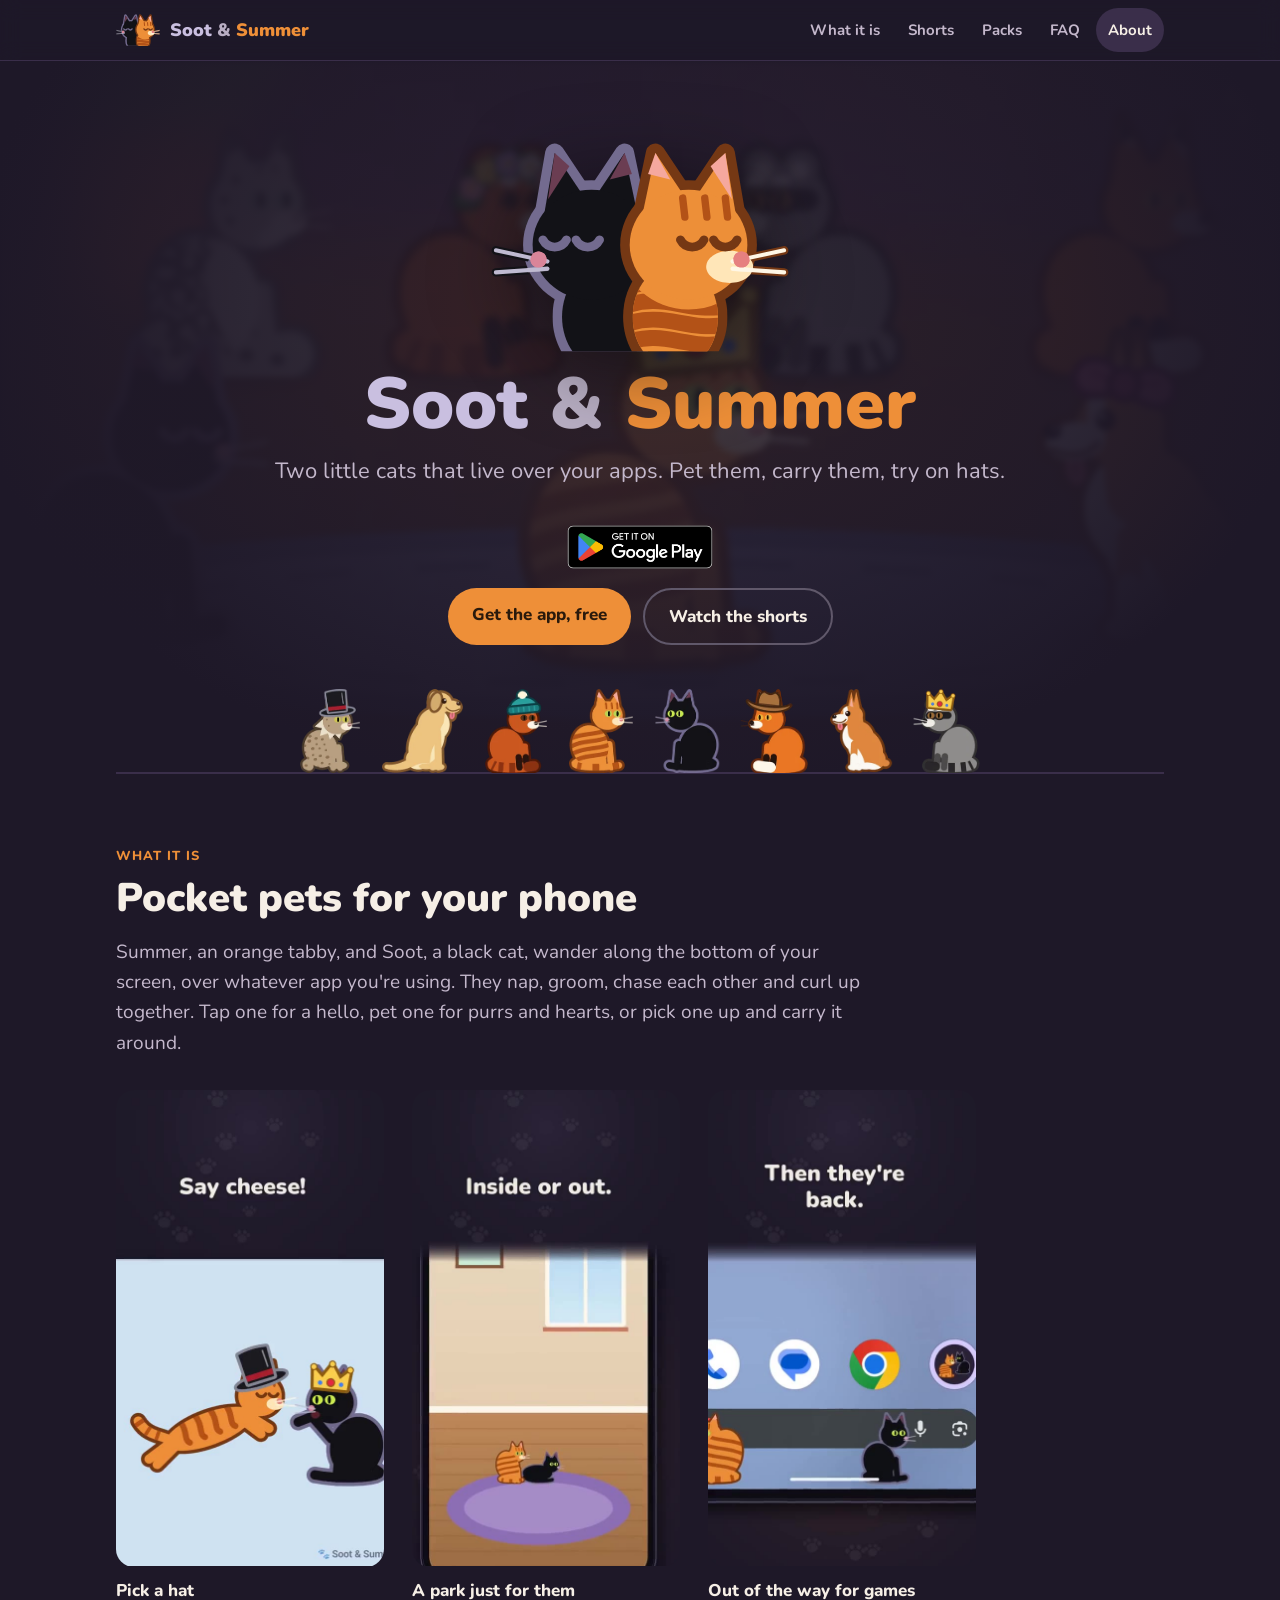
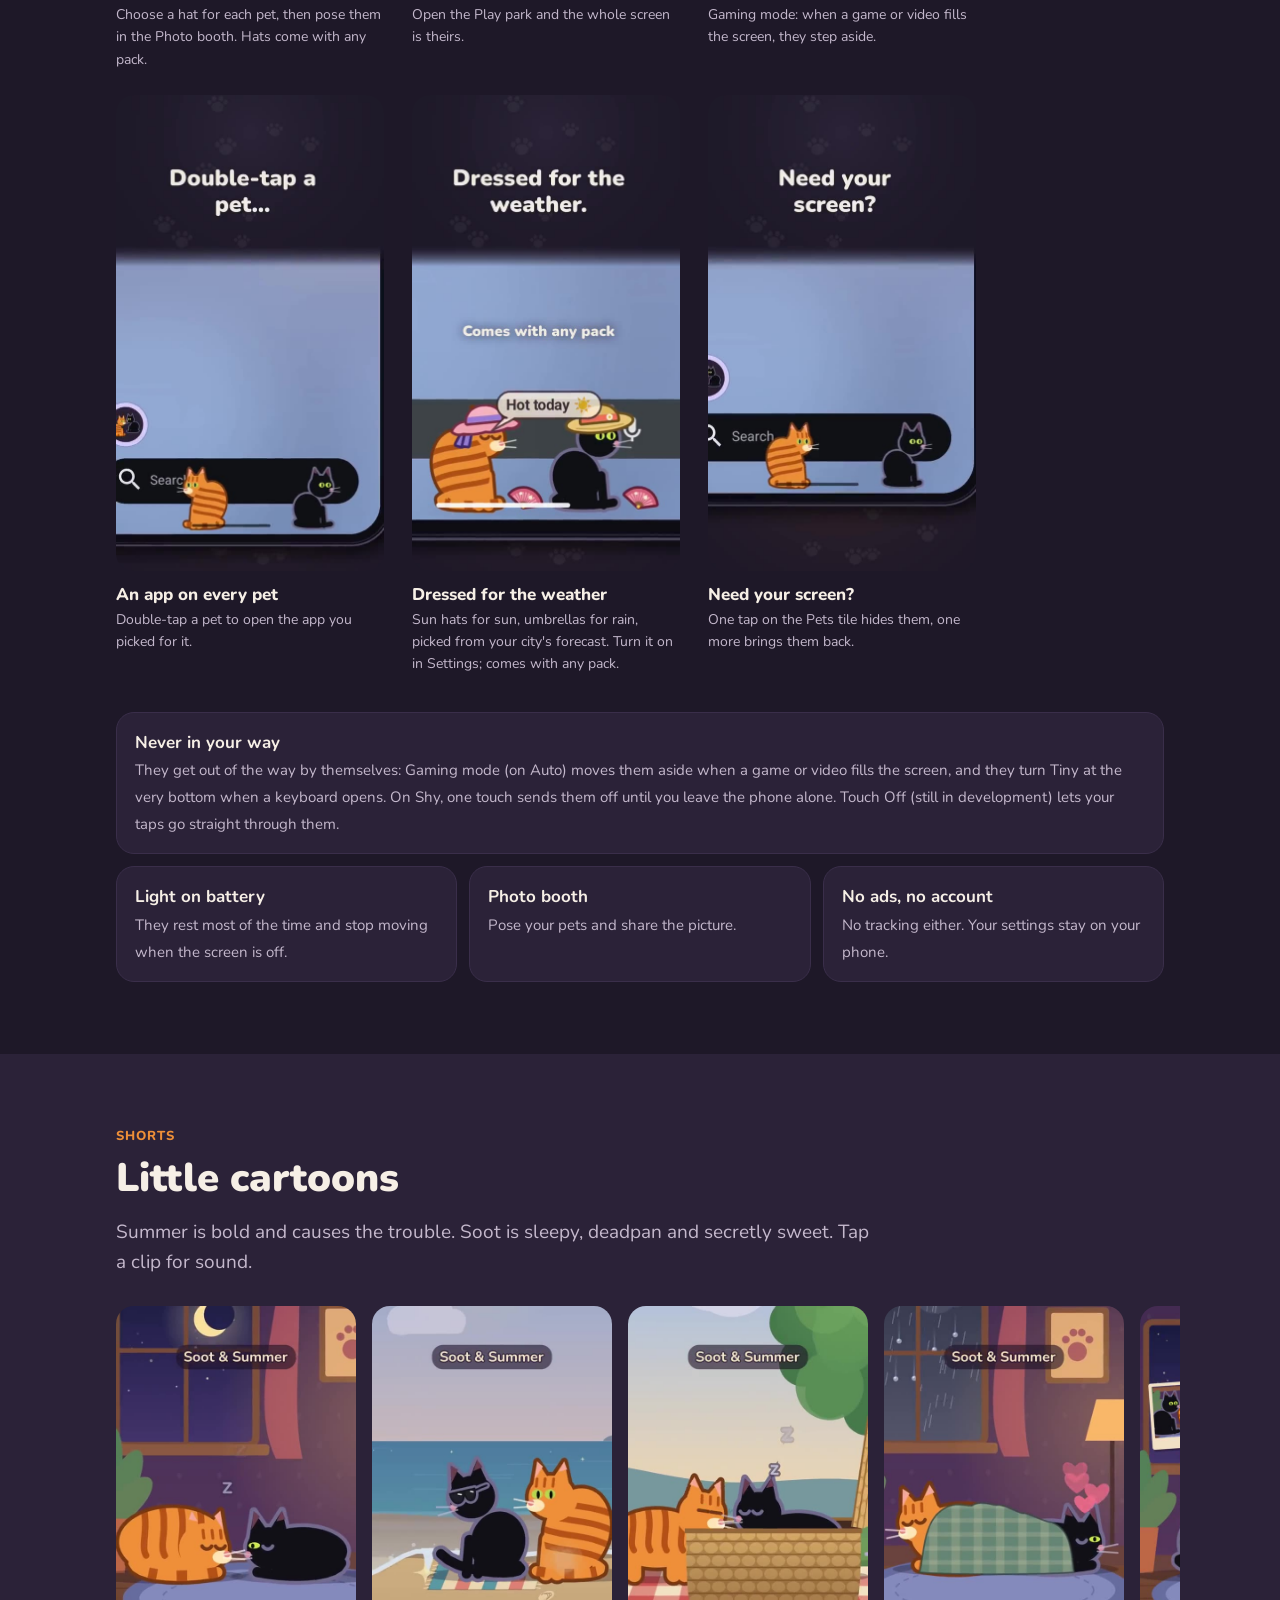
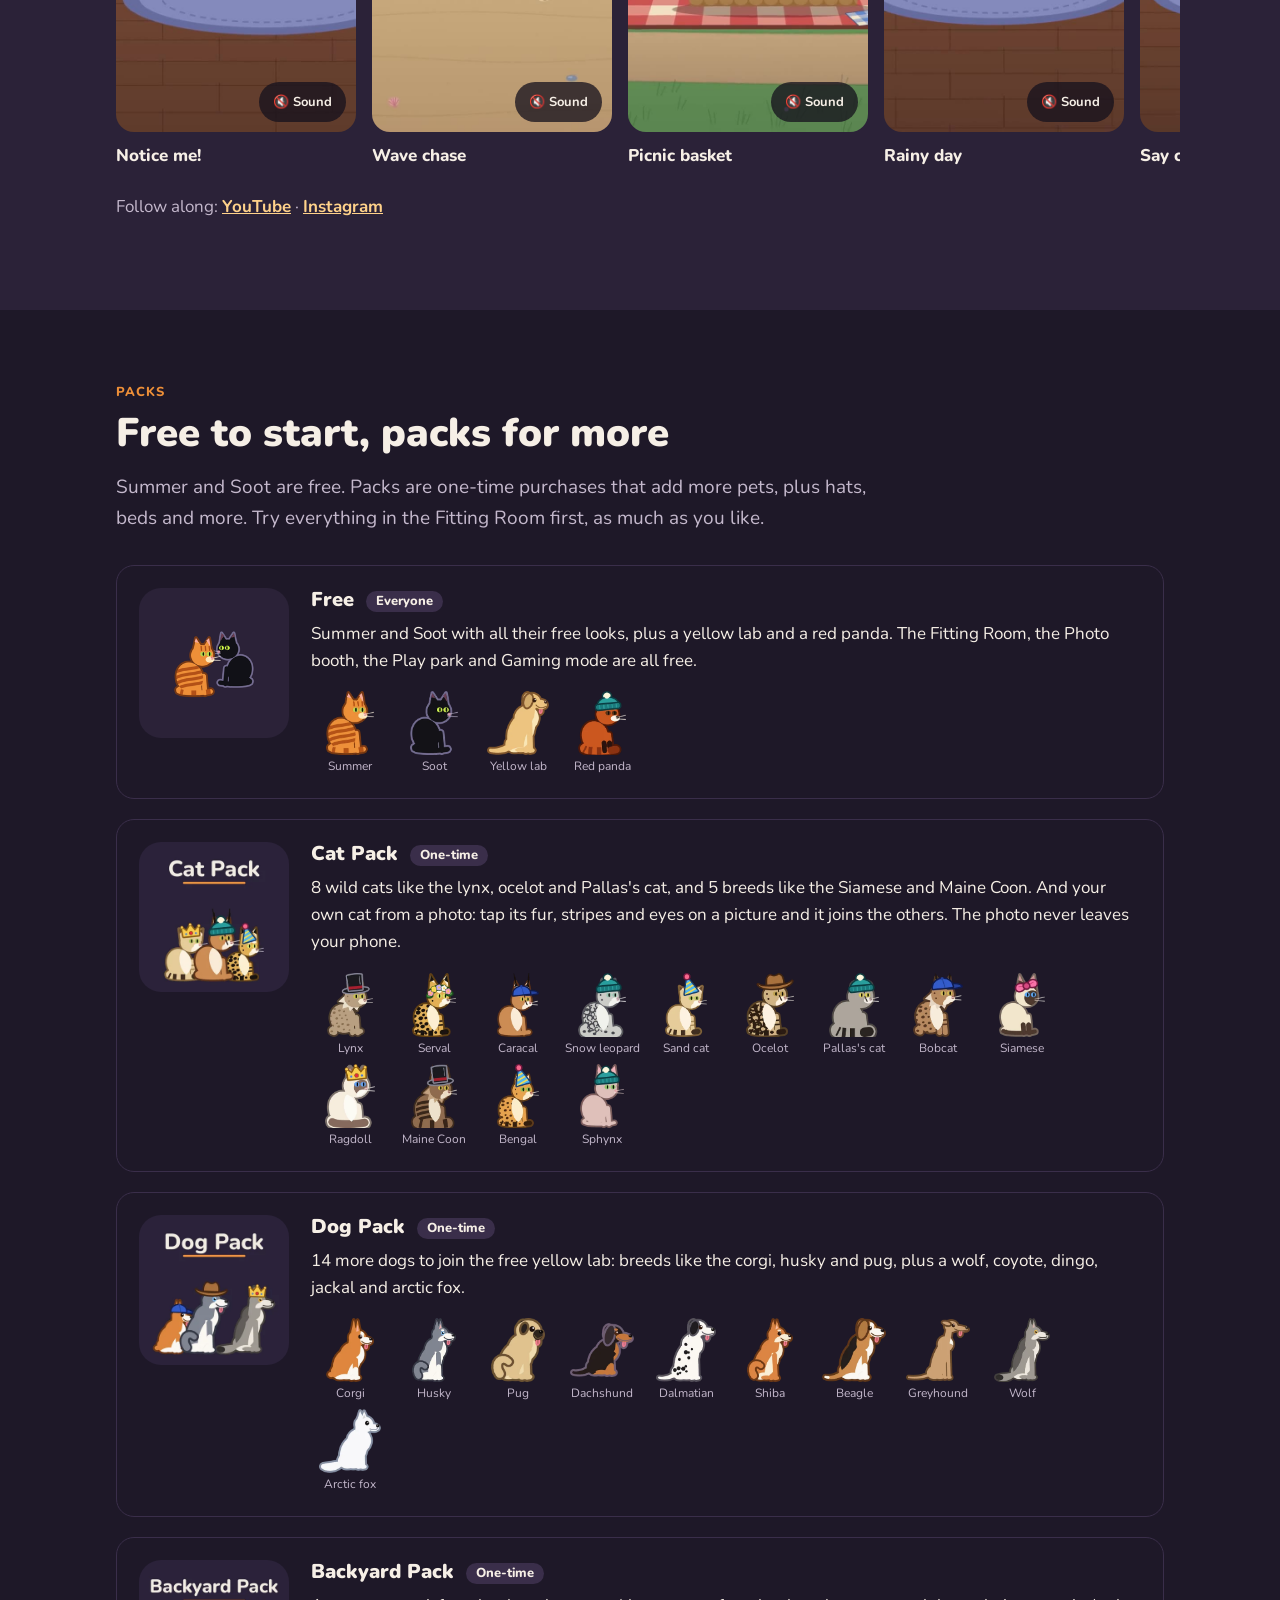
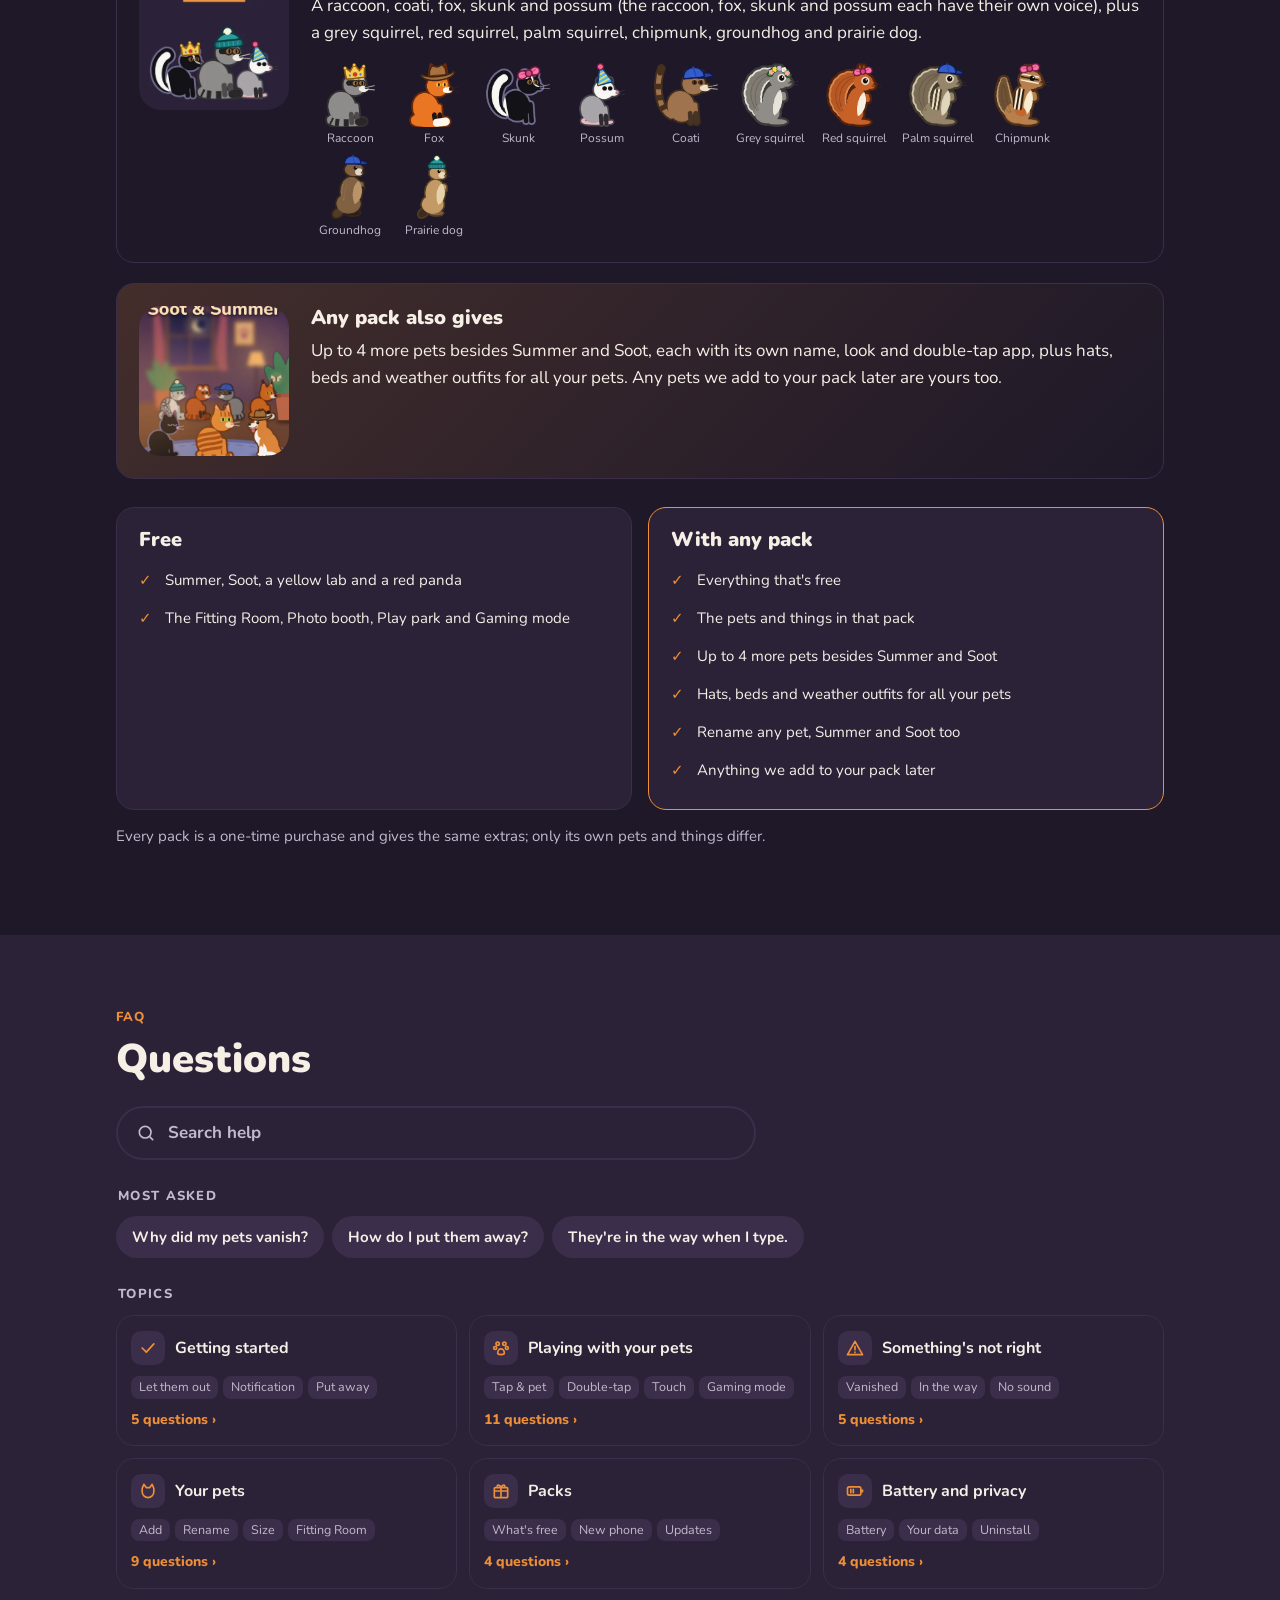
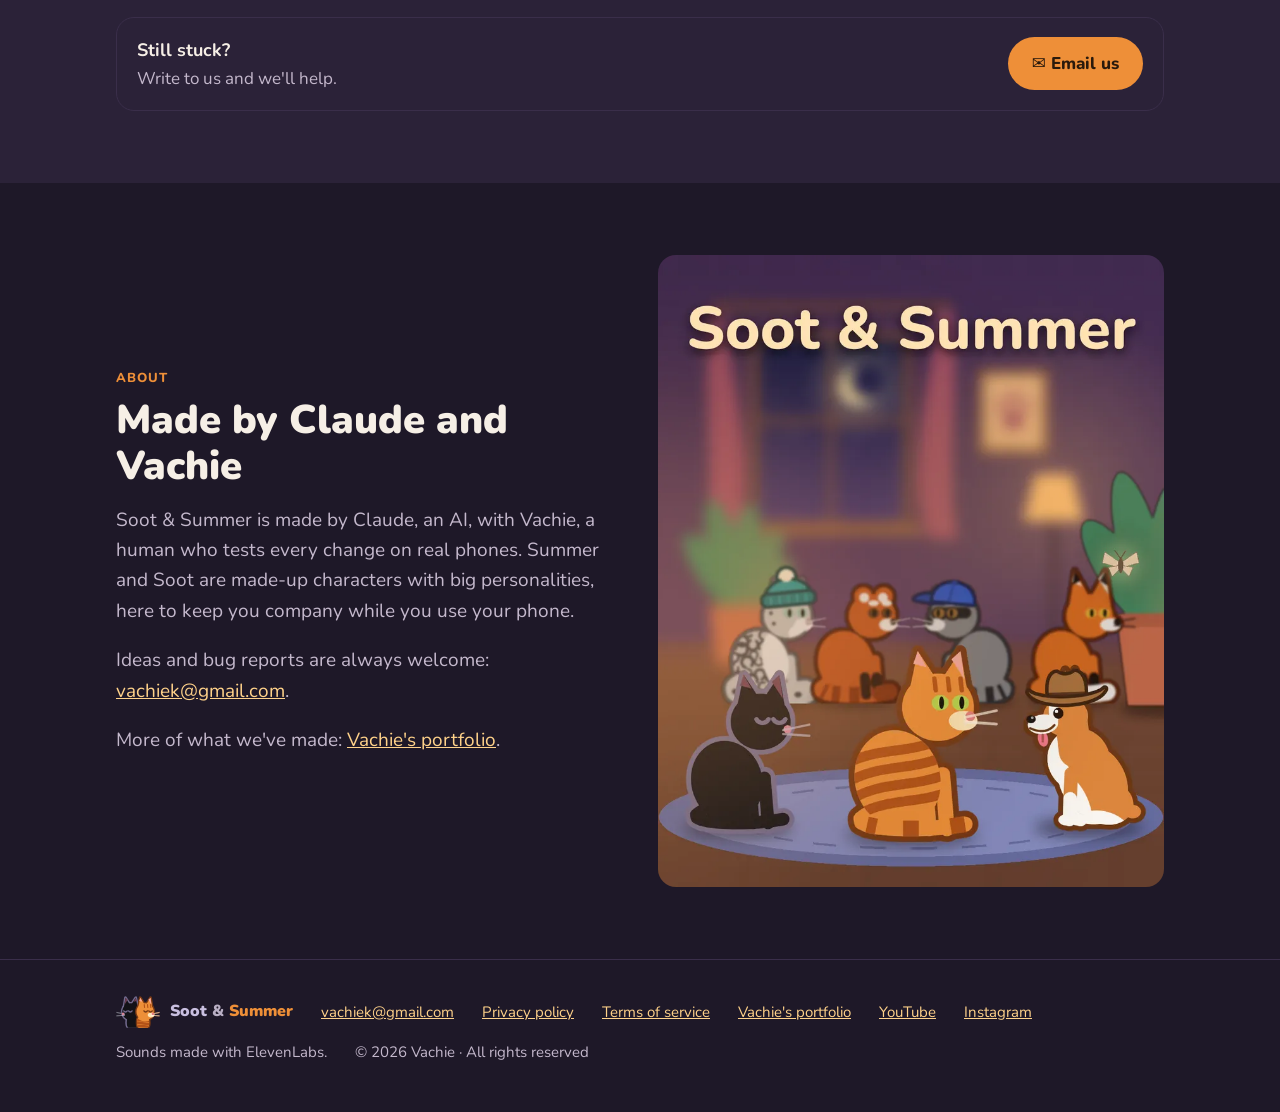
==== commit 46f2081f: "Terms of service page + footer link (for Play, Vachie 2026-11-04) Co-Authored-By: Claude Opus 5.5 <n" ====
--- a/docs/index.html
+++ b/docs/index.html
@@ -463,6 +463,7 @@
     <a class="brand" href="#top"><img src="media/mark.svg?v=2" alt=""><span class="nm"><span class="s1">Soot</span> <span class="amp">&amp;</span> <span class="s2">Summer</span></span></a>
     <a href="mailto:vachiek@gmail.com">vachiek@gmail.com</a>
     <a href="privacy.html">Privacy policy</a>
+    <a href="terms.html">Terms of service</a>
     <a href="https://real-vachie.github.io/">Vachie's portfolio</a>
     <a href="https://www.youtube.com/@realvachie">YouTube</a>
     <a href="https://www.instagram.com/soot_and_summer/">Instagram</a>
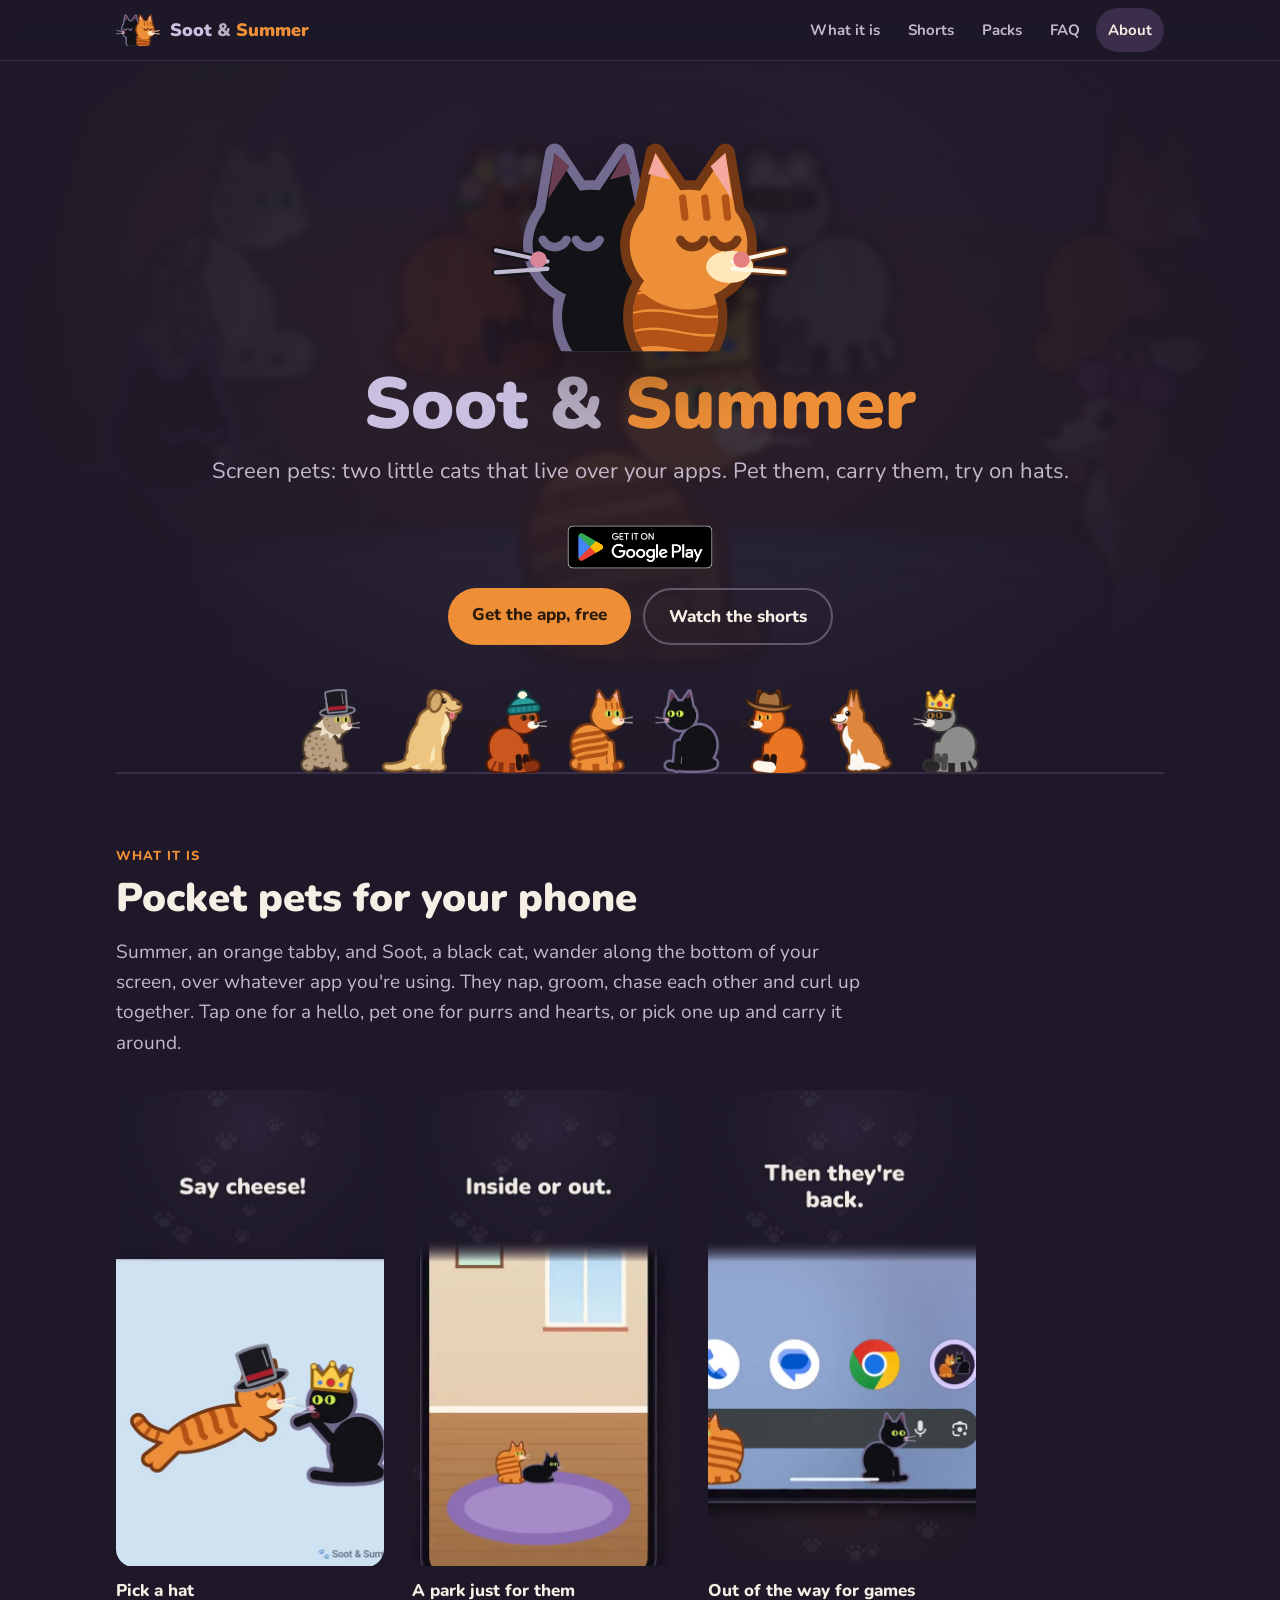
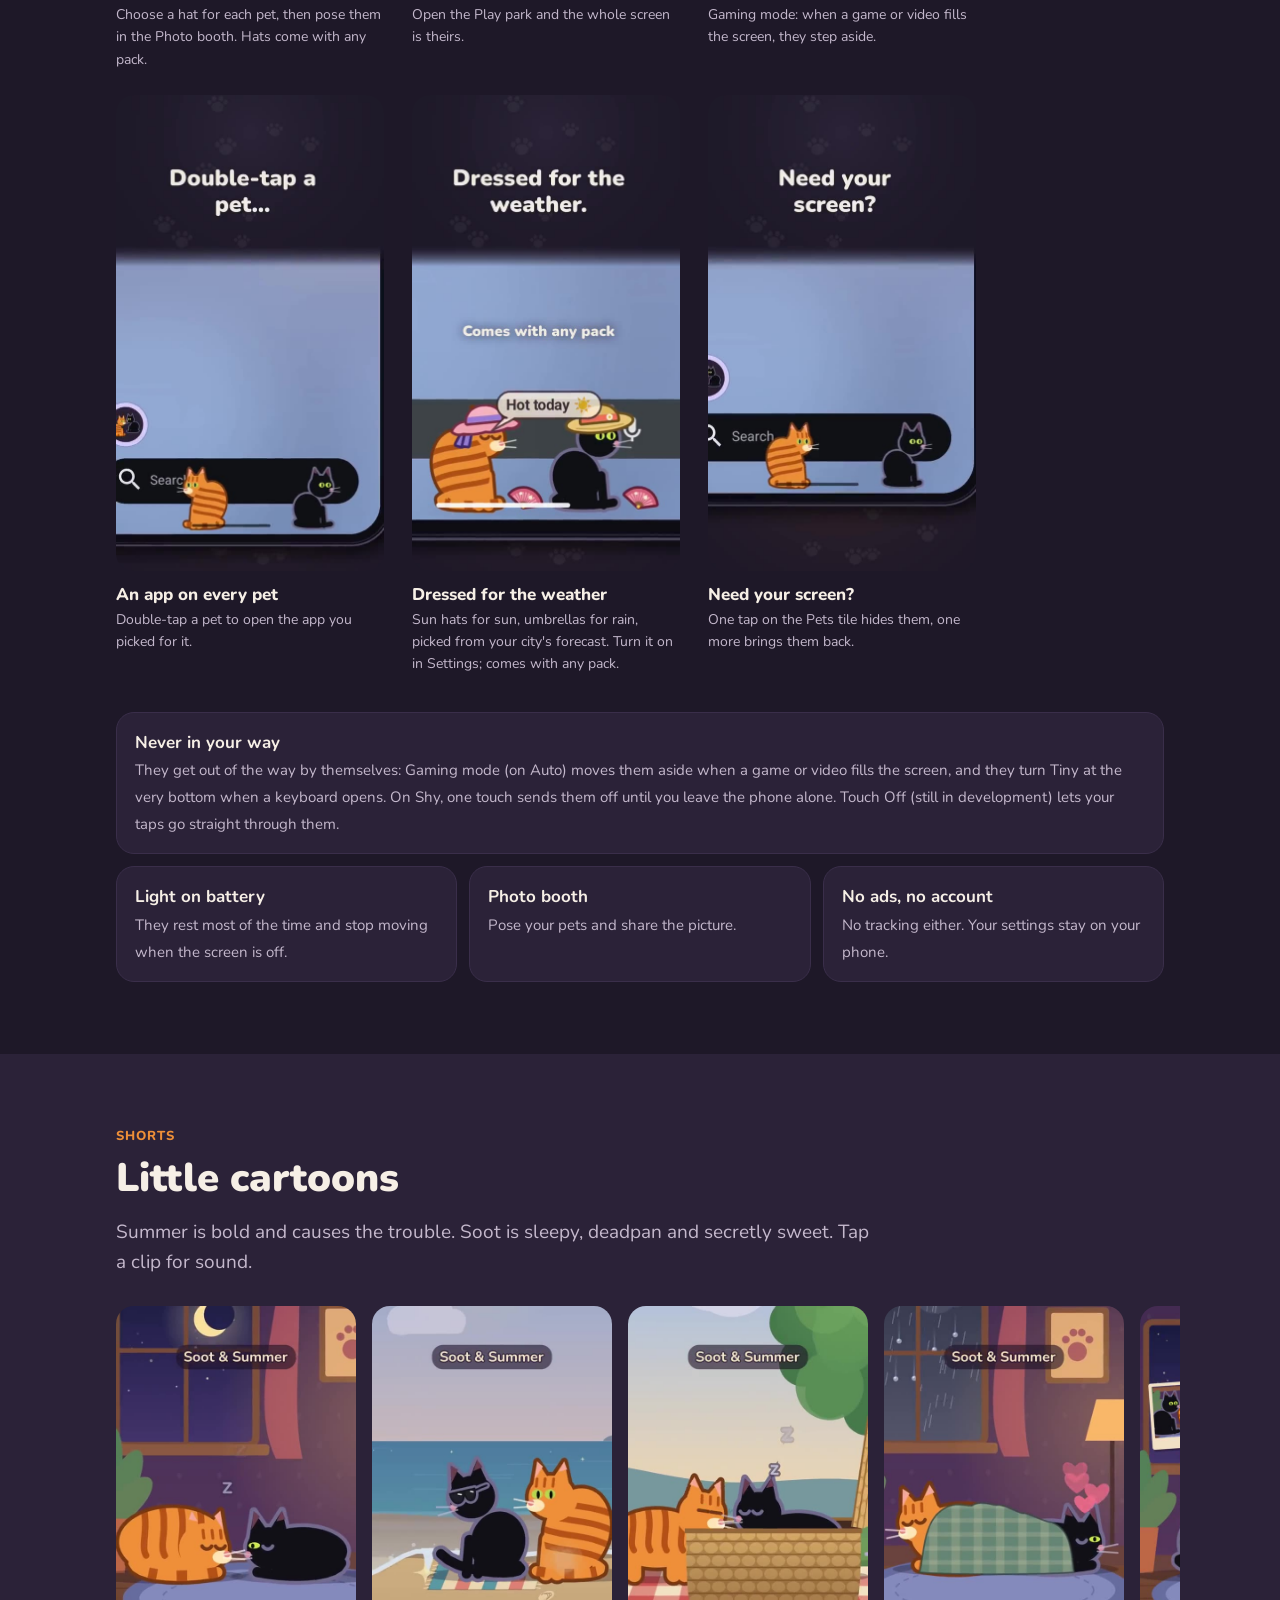
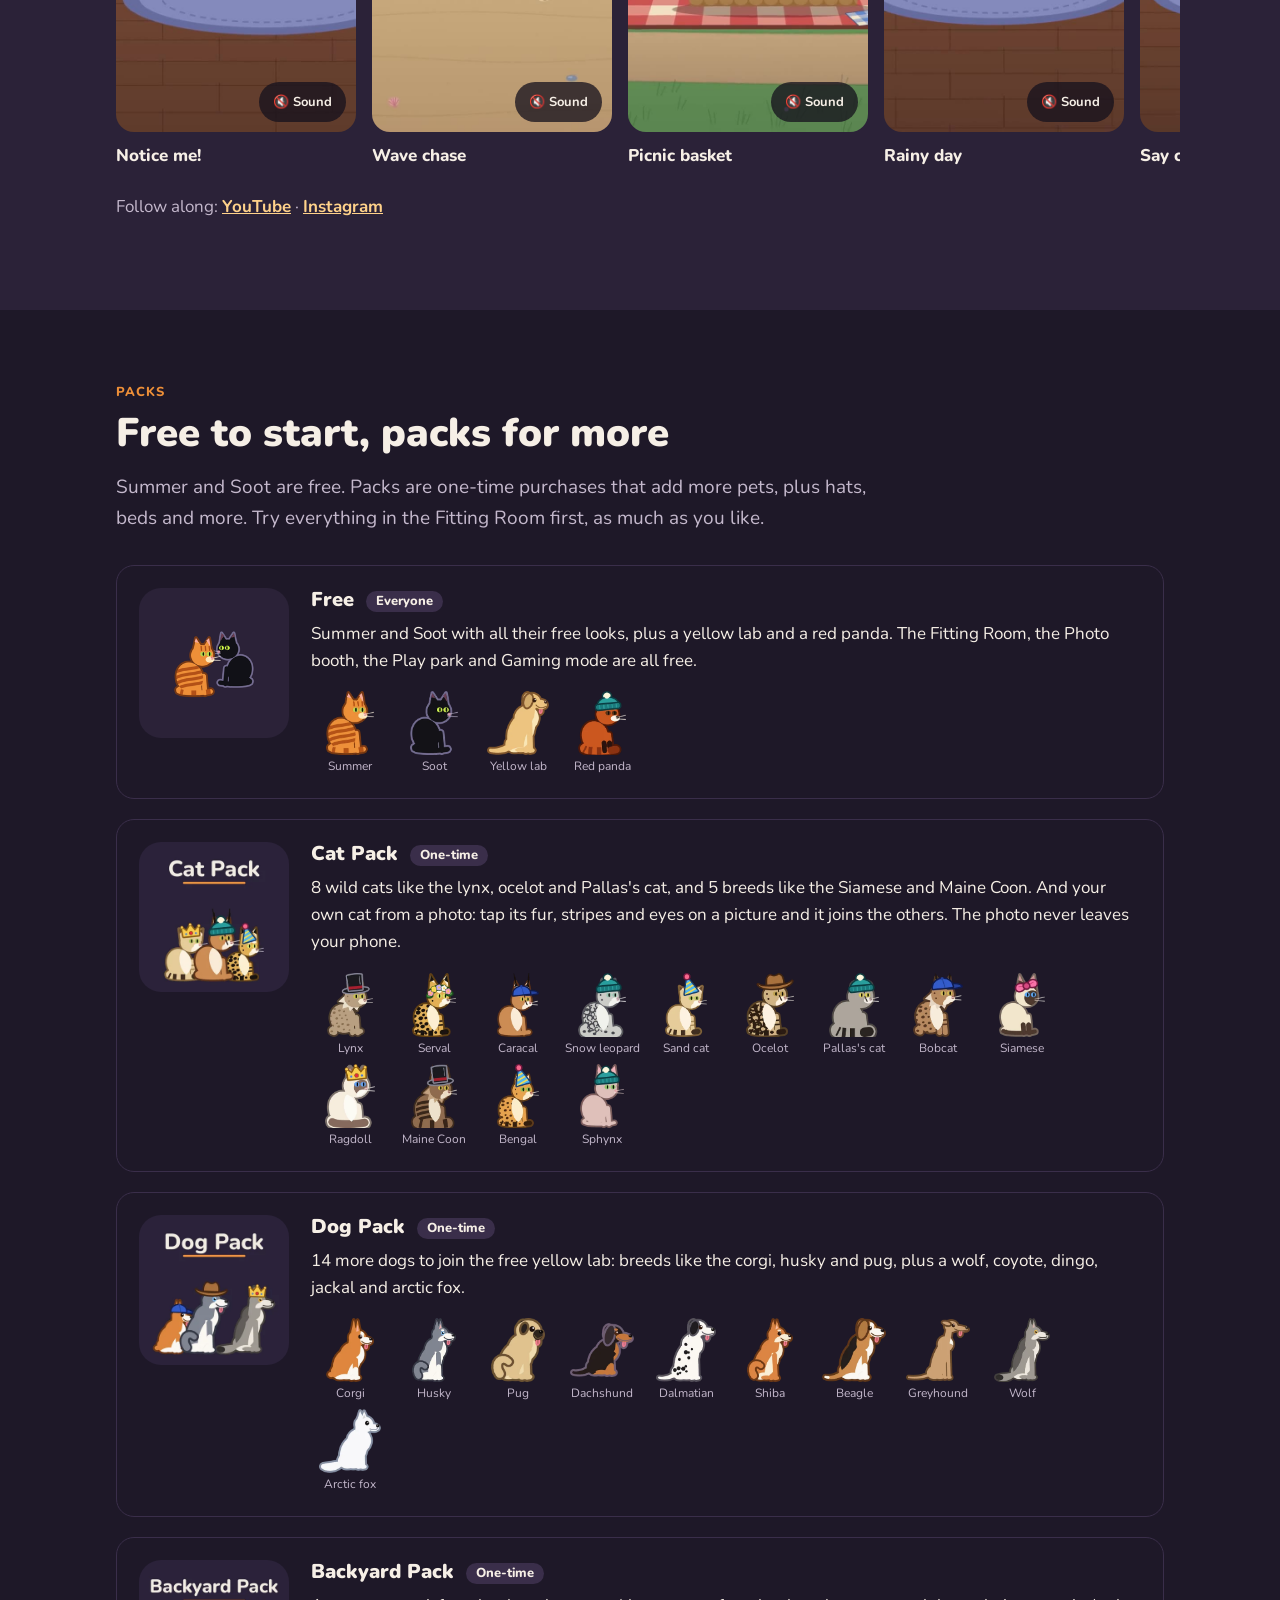
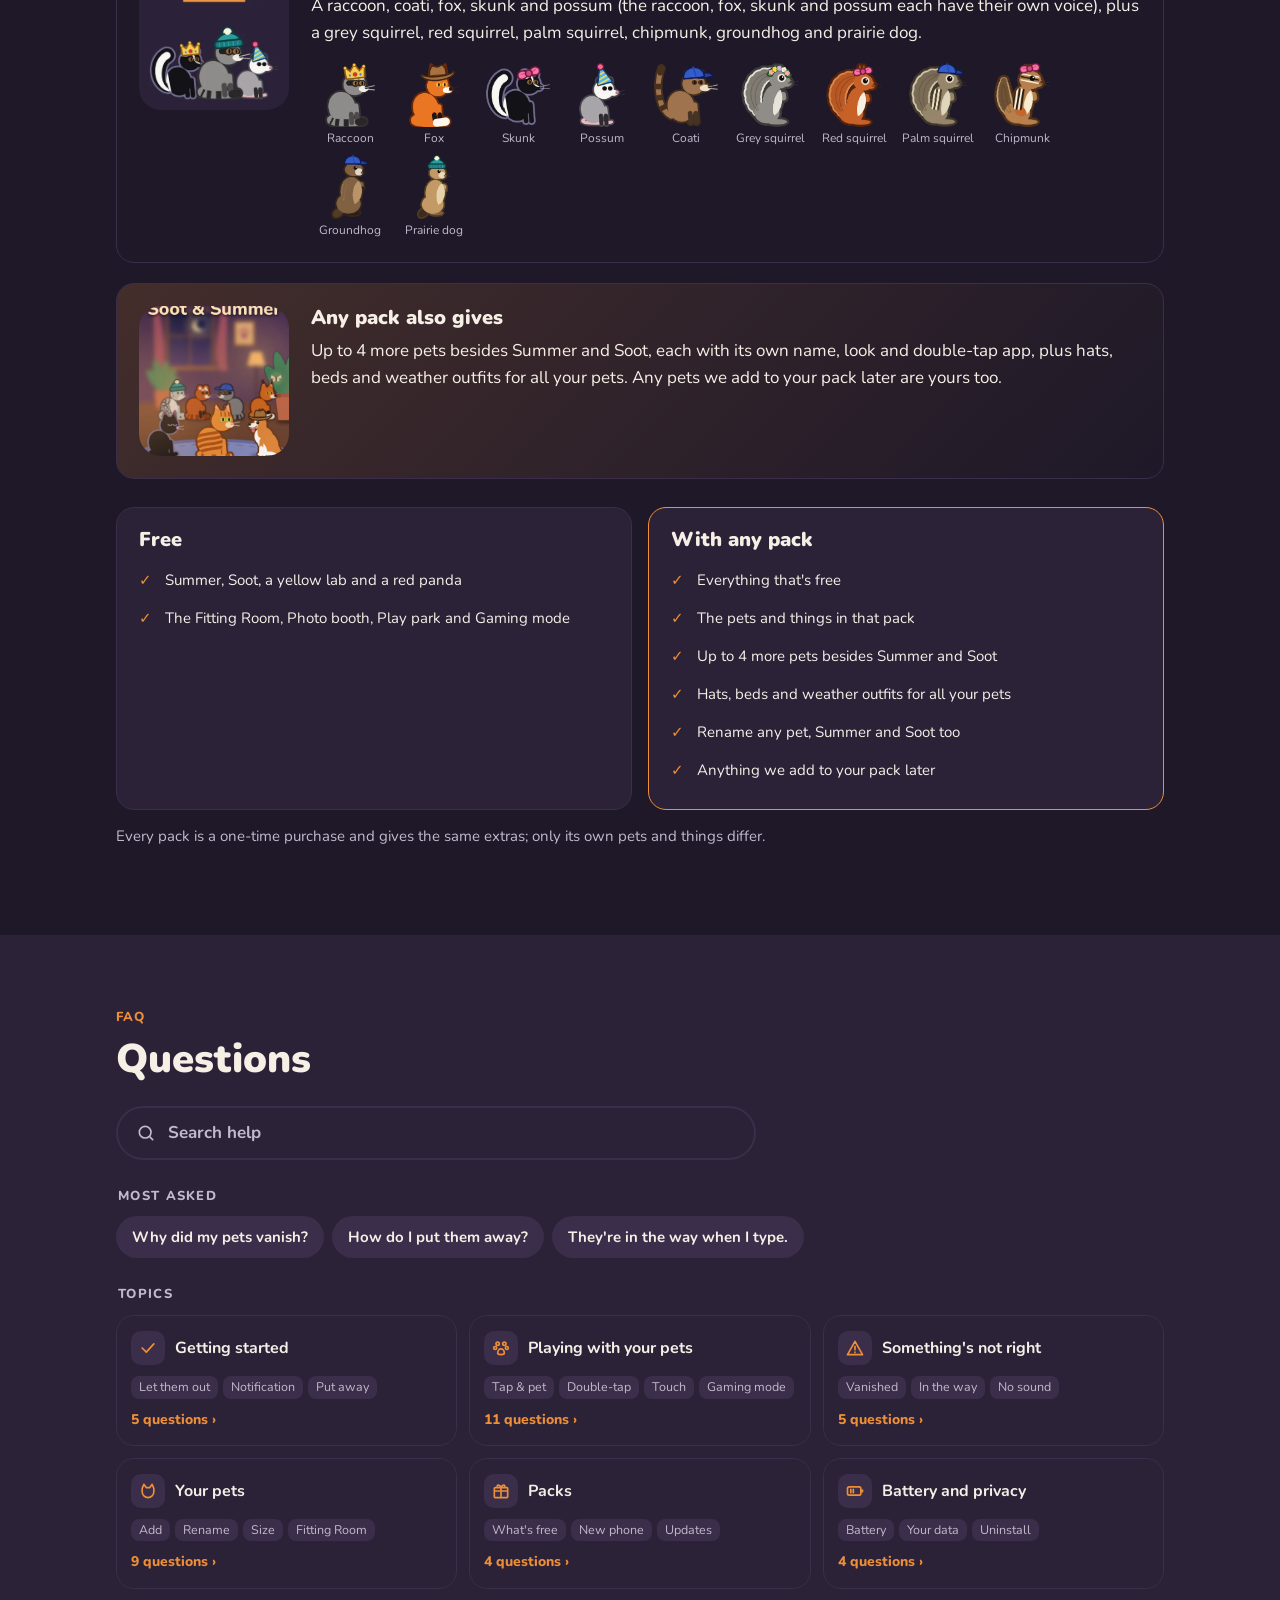
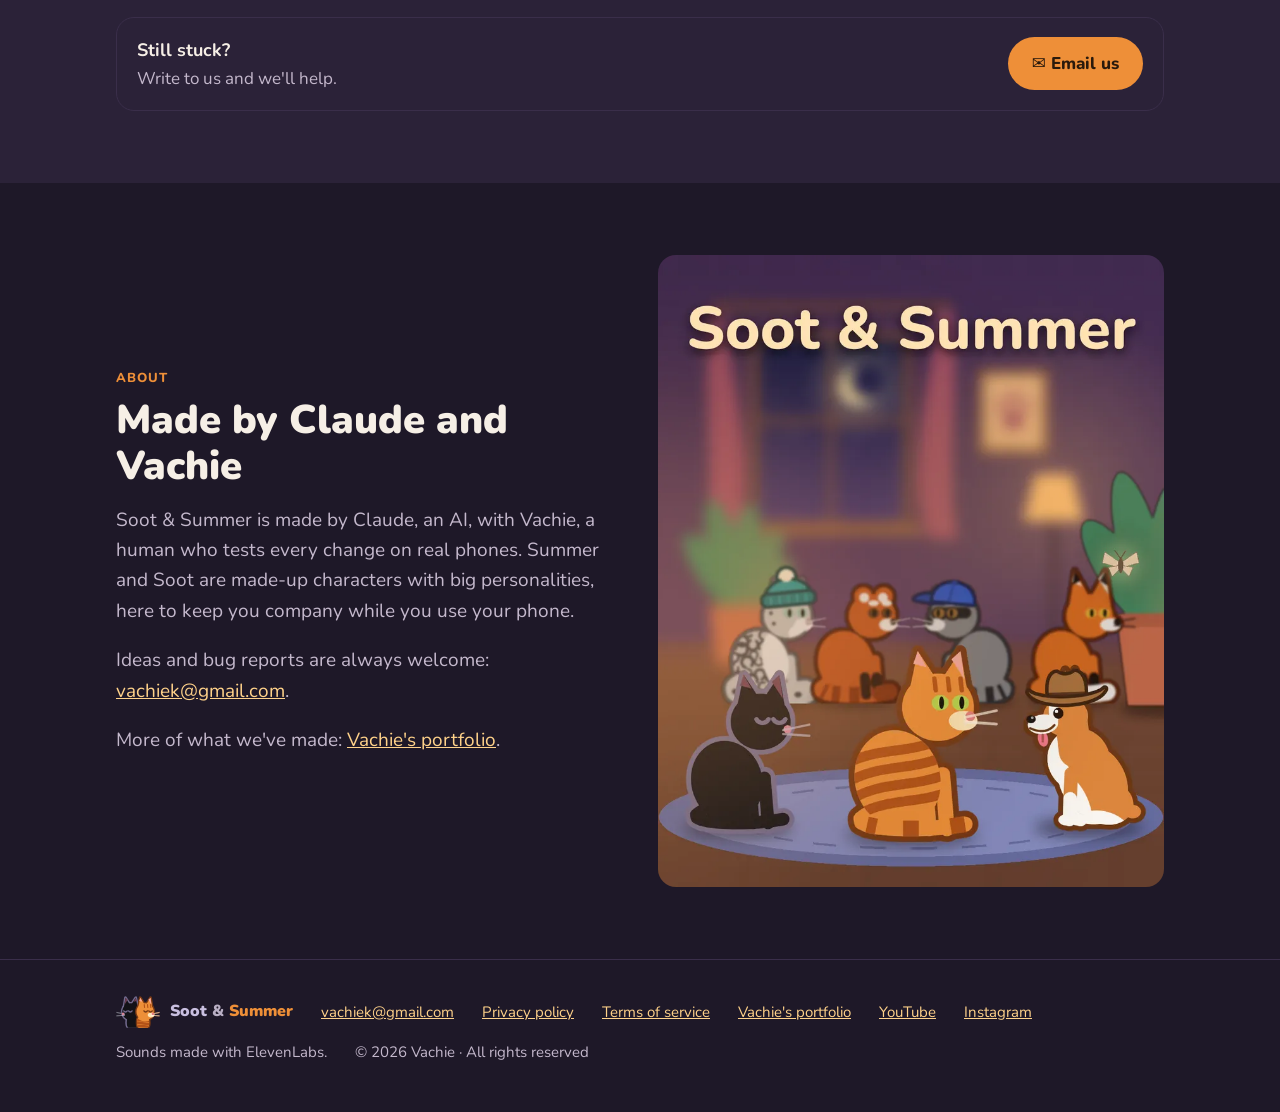
==== commit 563cd6ef: "Screen Pets title + search words in title, meta and lead; terms name Co-Authored-By: Claude Opus 5.5" ====
--- a/docs/index.html
+++ b/docs/index.html
@@ -3,10 +3,10 @@
 <head>
 <meta charset="utf-8">
 <meta name="viewport" content="width=device-width,initial-scale=1">
-<title>Soot & Summer: Pocket Pets</title>
-<meta name="description" content="Summer and Soot, two little cats that live over your Android apps. Free on Google Play.">
-<meta property="og:title" content="Soot & Summer: Pocket Pets">
-<meta property="og:description" content="Two little cats that live over your Android apps.">
+<title>Soot & Summer: Screen Pets</title>
+<meta name="description" content="Summer and Soot, two little screen pets that live over your Android apps, like a desktop pet for your phone. Free on Google Play.">
+<meta property="og:title" content="Soot & Summer: Screen Pets">
+<meta property="og:description" content="Screen pets: two little cats that live over your Android apps.">
 <meta property="og:image" content="https://soot-and-summer.com/media/badge.png?v=2">
 <meta property="og:type" content="website">
 <meta property="og:url" content="https://soot-and-summer.com/">
@@ -207,7 +207,7 @@
   <div class="wrap">
     <img class="logo" src="media/mark.svg?v=2" alt="">
     <h1><span class="nm"><span class="s1">Soot</span> <span class="amp">&amp;</span> <span class="s2">Summer</span></span></h1>
-    <p class="lead">Two little cats that live over your apps. Pet them, carry them, try on hats.</p>
+    <p class="lead">Screen pets: two little cats that live over your apps. Pet them, carry them, try on hats.</p>
     <a class="play" href="https://play.google.com/store/apps/details?id=com.realvachie.sootandsummer"><img src="media/google-play-badge.png" alt="Get it on Google Play" width="646" height="250"></a>
     <div class="btns">
       <a class="btn" href="https://play.google.com/store/apps/details?id=com.realvachie.sootandsummer">Get the app, free</a>
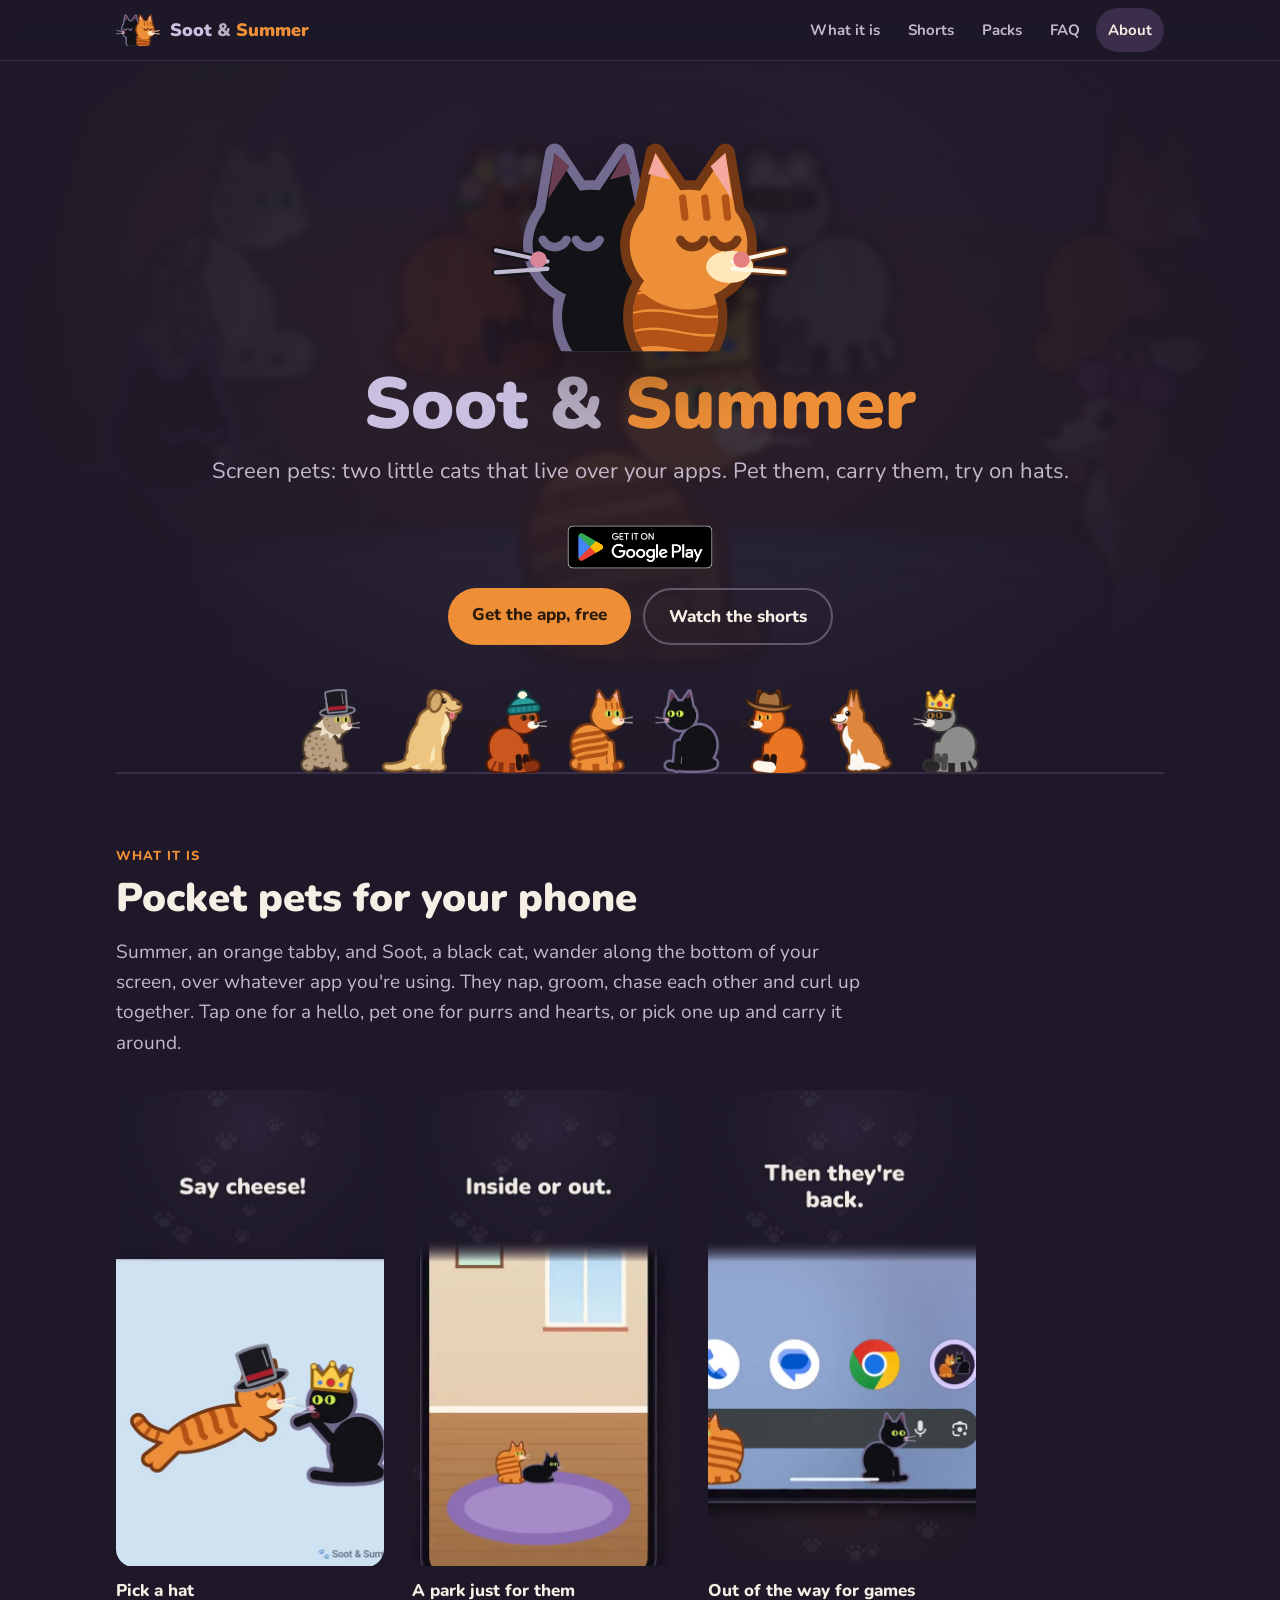
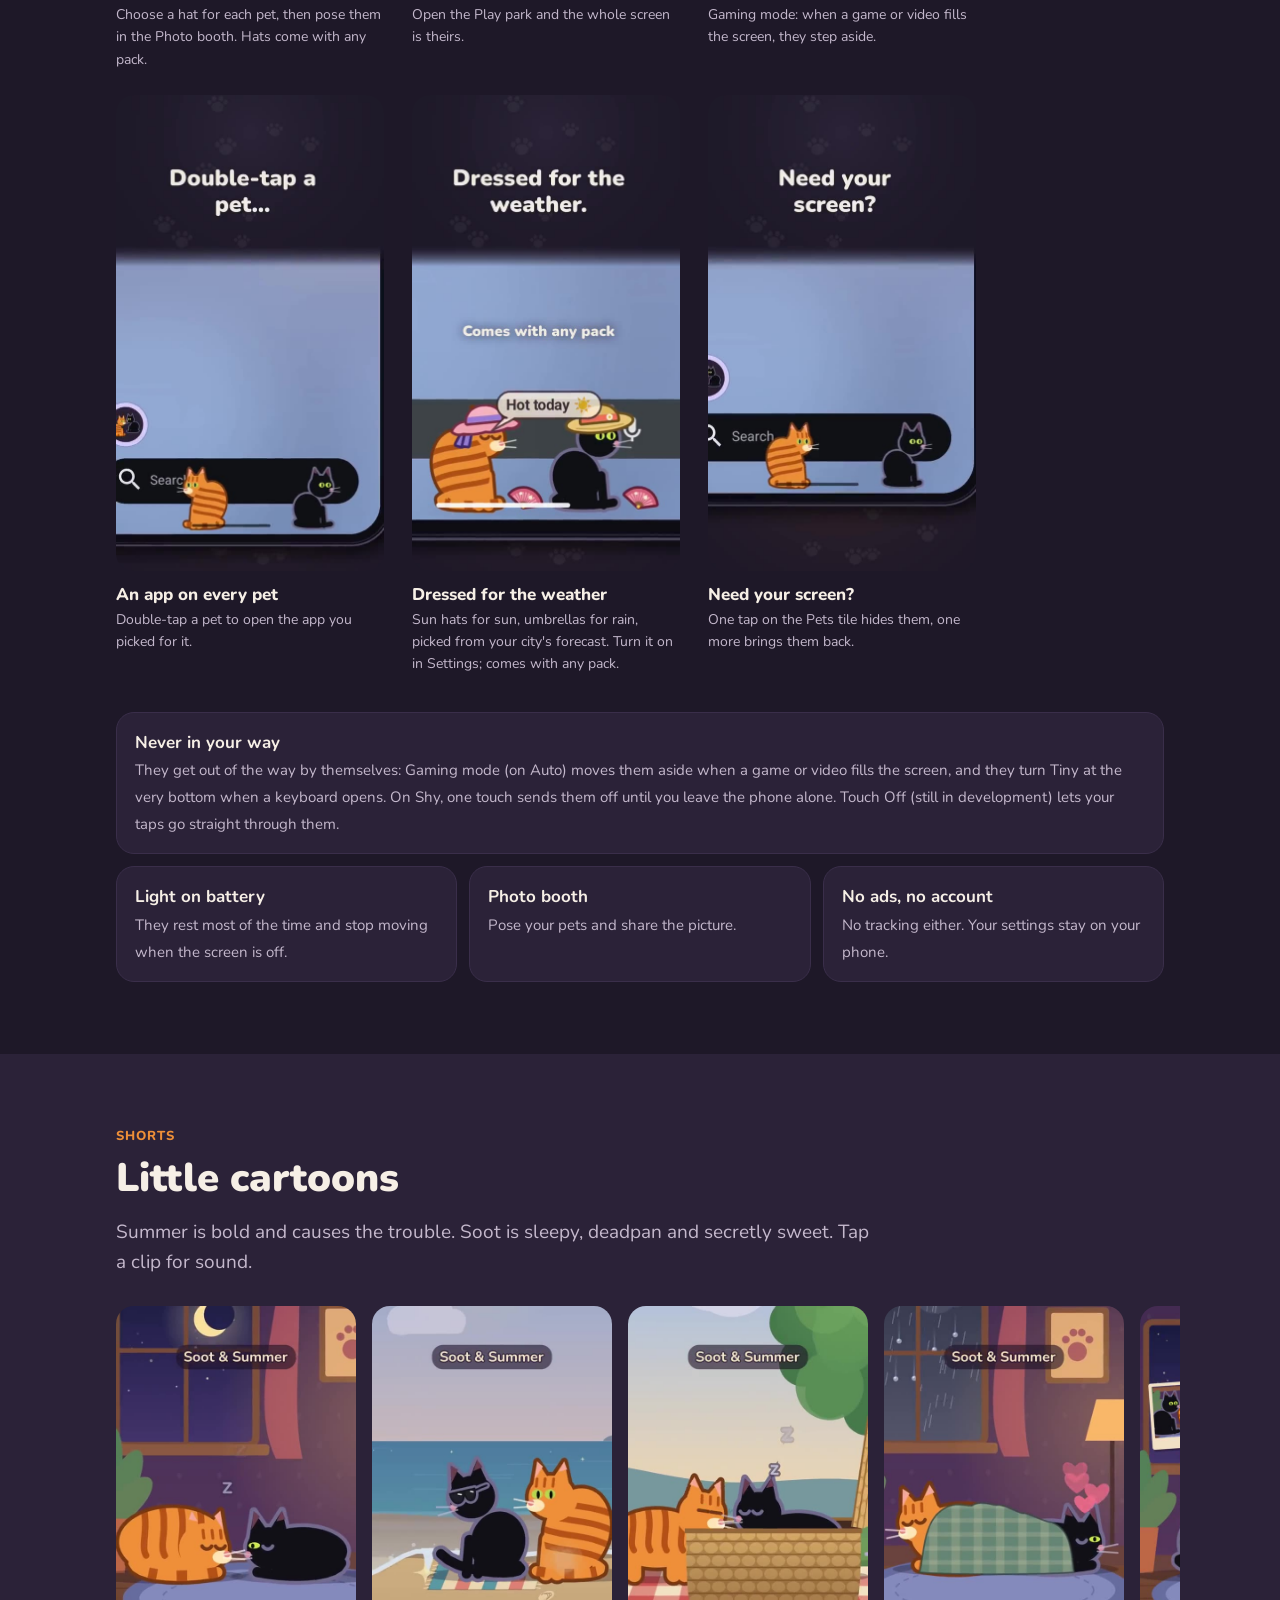
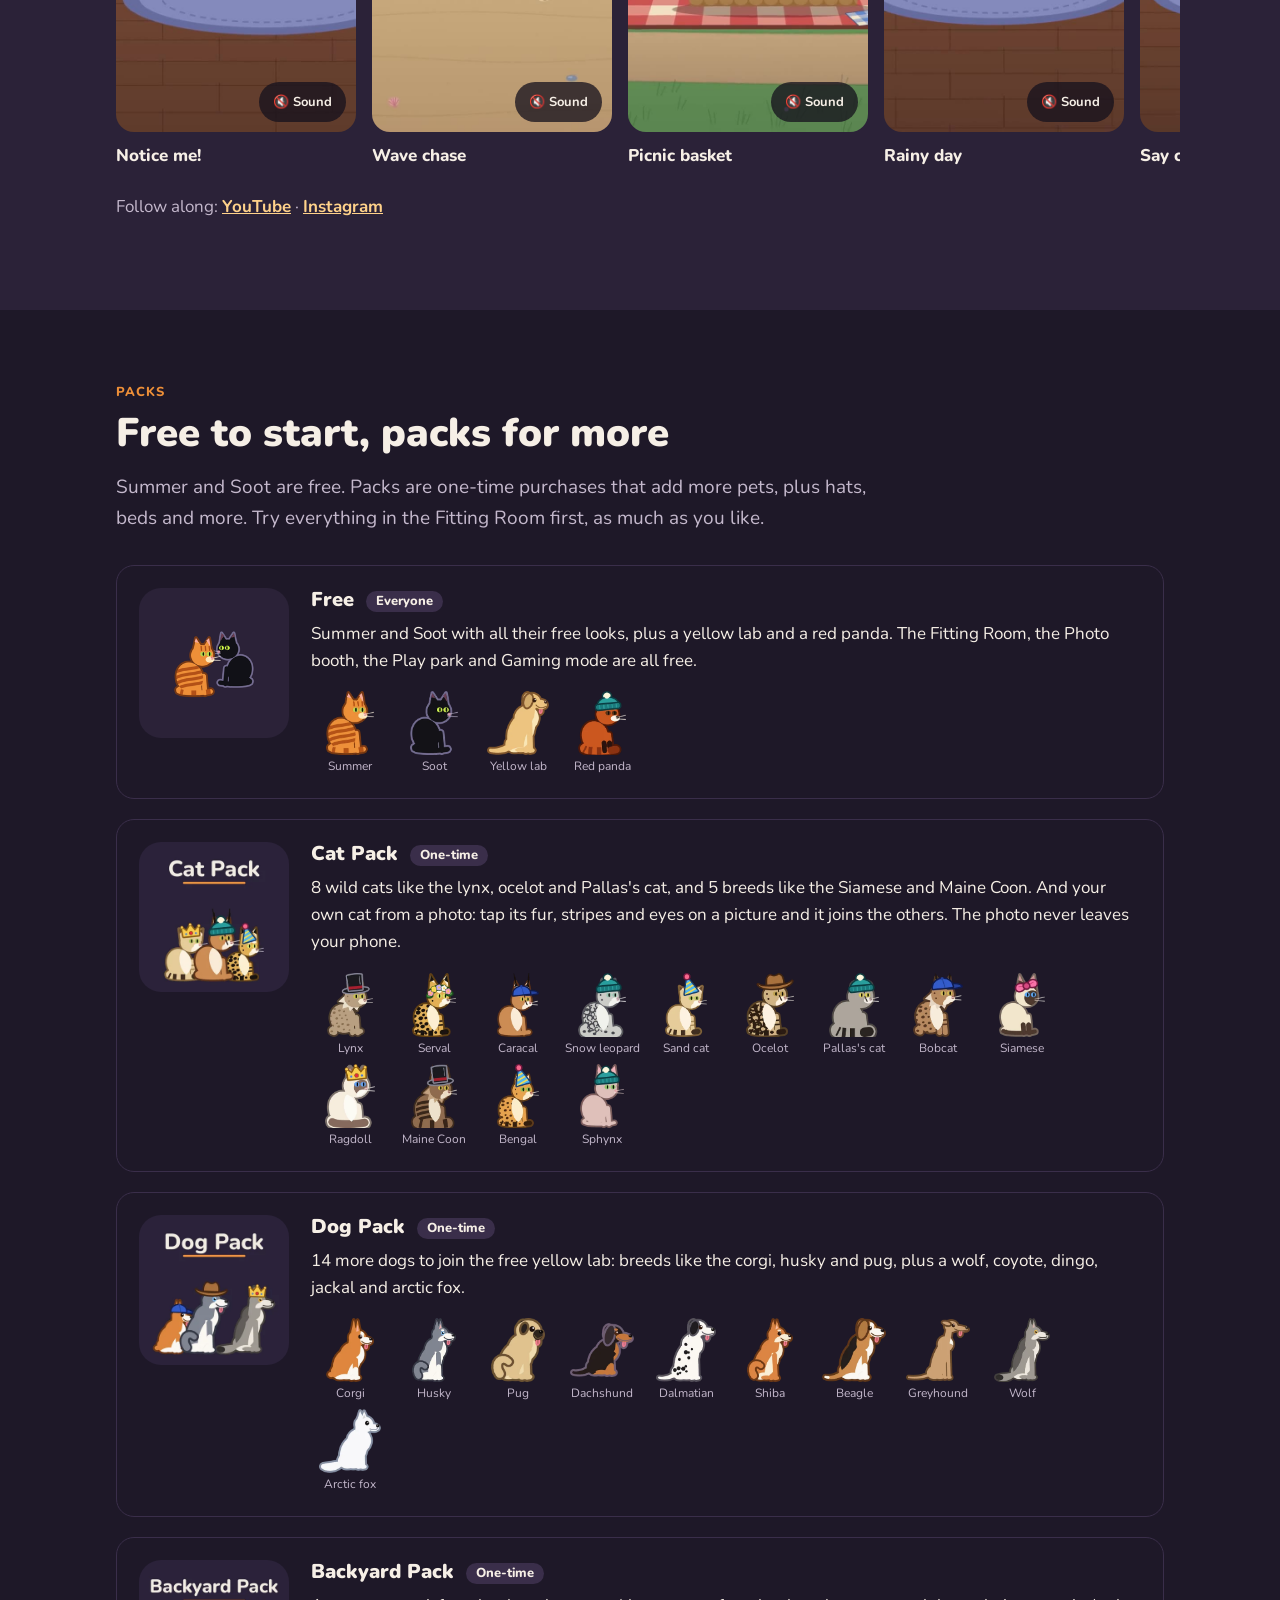
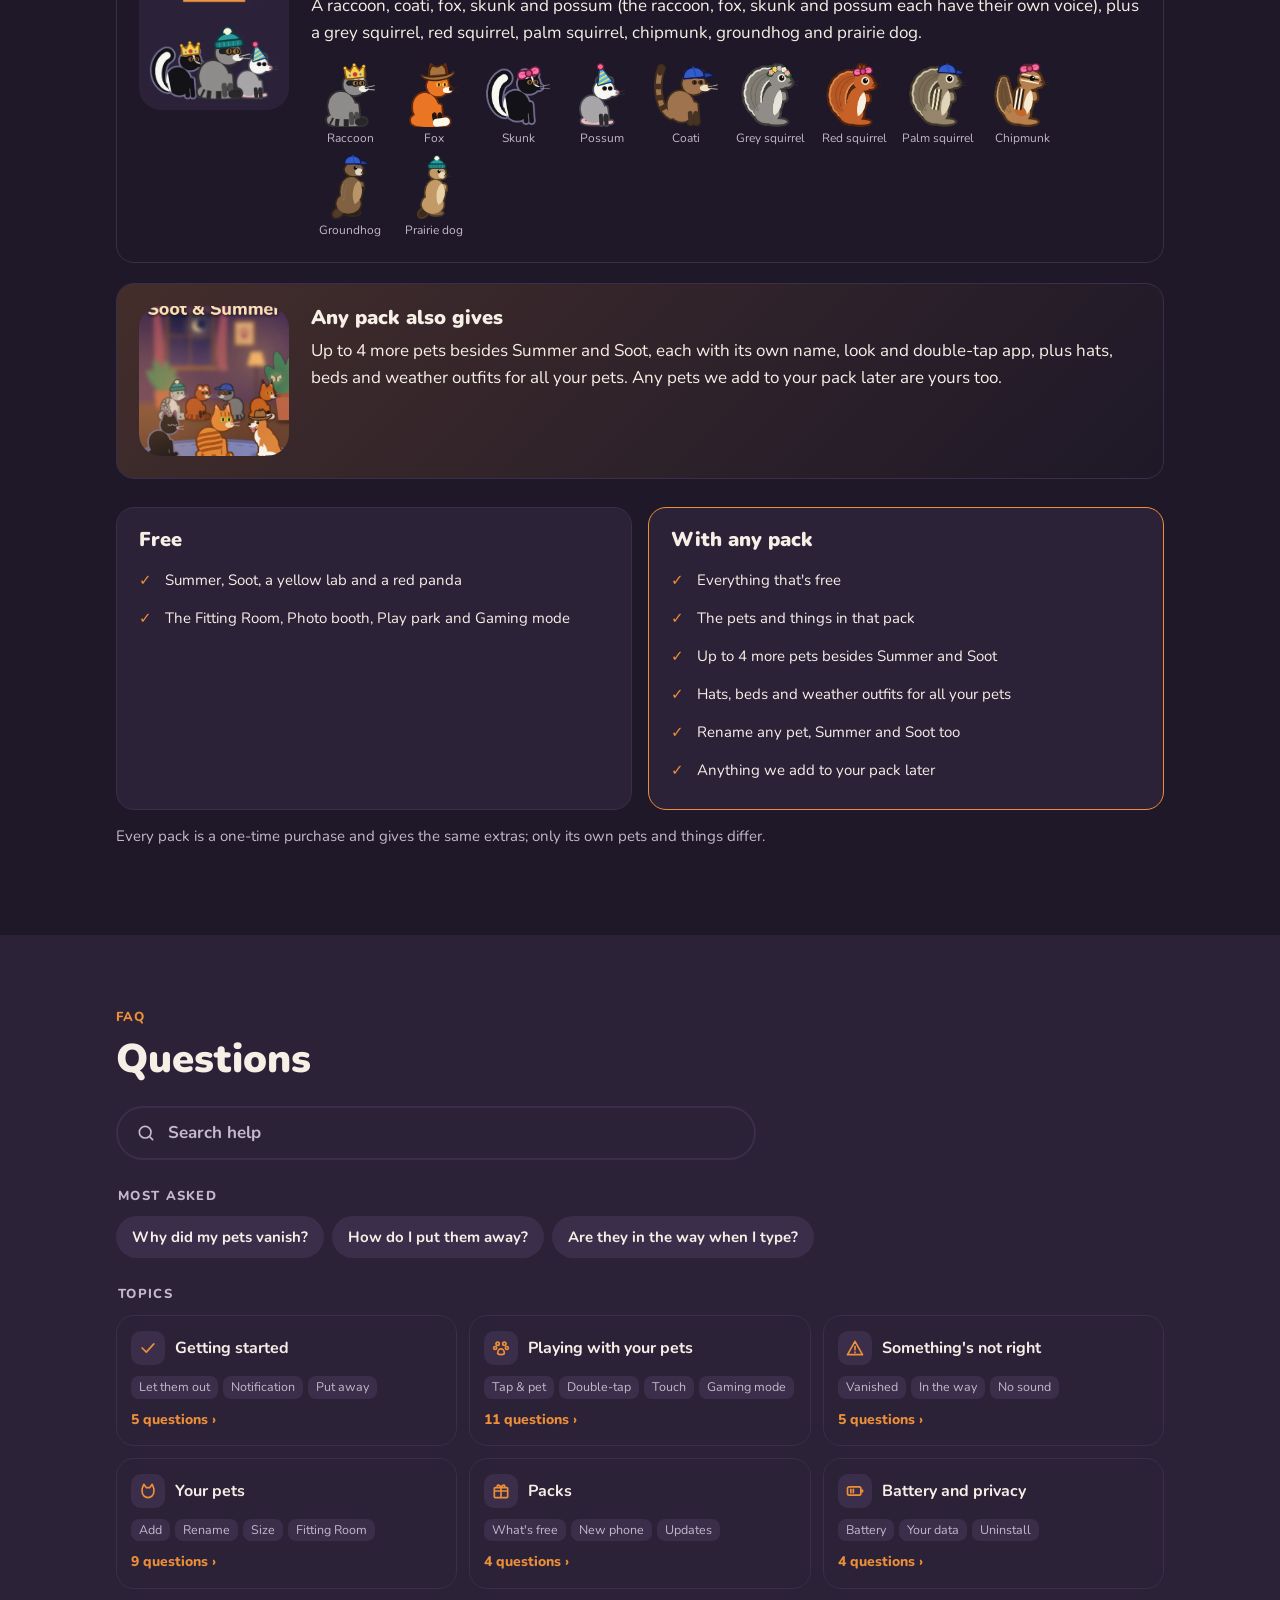
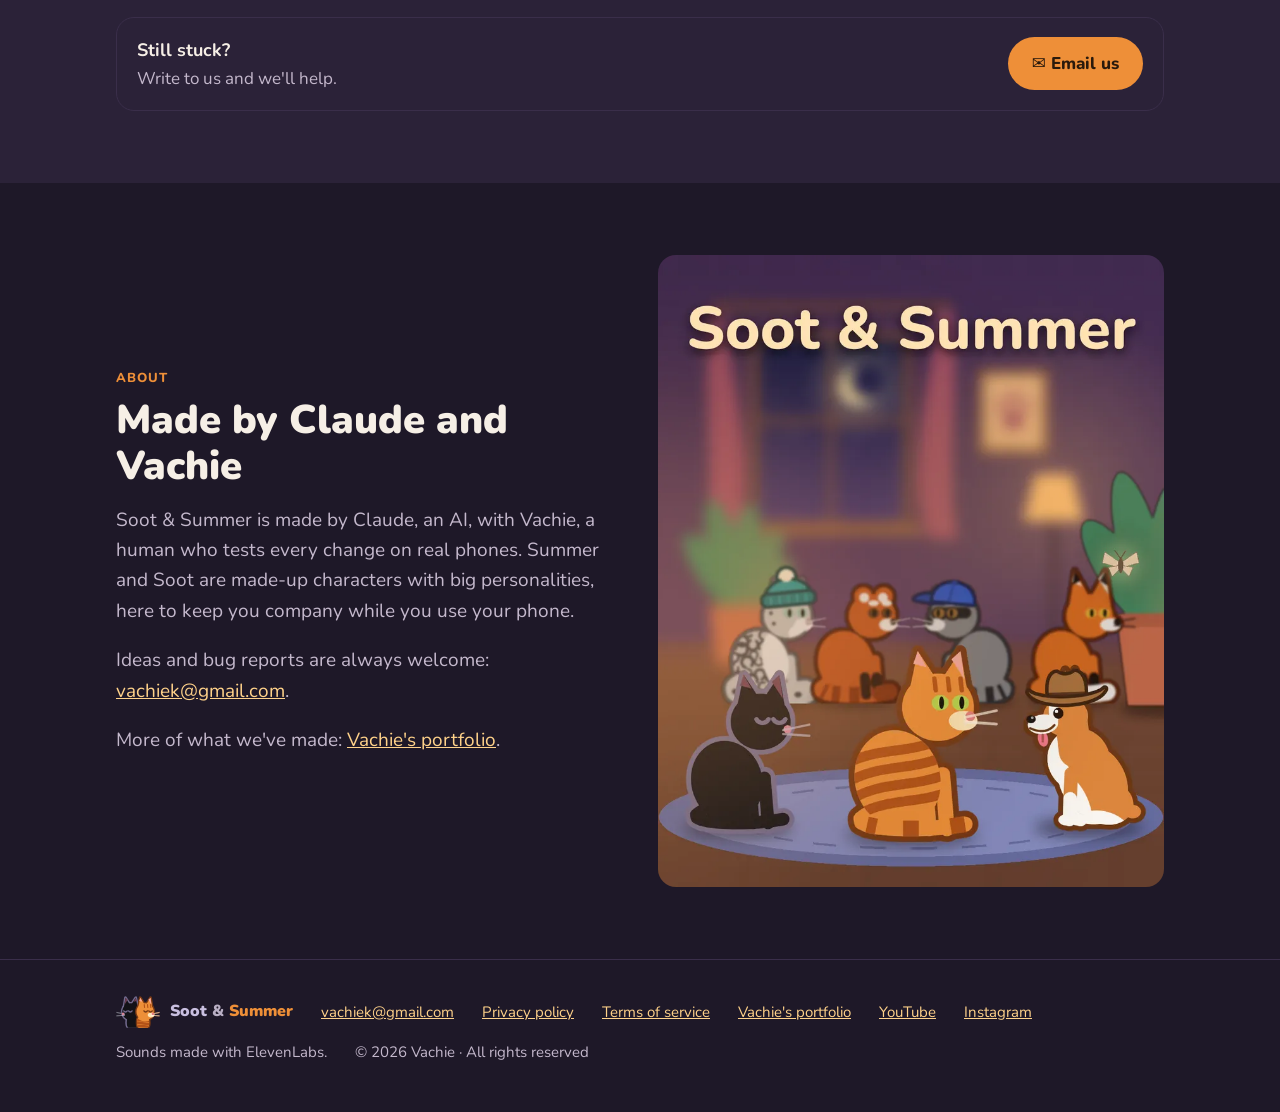
==== commit f19c92f9: "FAQ: every heading a question (S&S 1.5.95) Co-Authored-By: Claude Opus 5.5 <noreply@anthropic.com> C" ====
--- a/docs/index.html
+++ b/docs/index.html
@@ -385,7 +385,7 @@
 <!-- FAQ:START (made by tools/faq.py from the app's help/faq.md; edit there, then run it) -->
 <label class="hs" hidden><svg viewBox="0 0 24 24" aria-hidden="true"><path d="M4,11a7,7 0 1,0 14,0a7,7 0 1,0 -14,0z M20,20l-4,-4"/></svg><input type="search" placeholder="Search help" aria-label="Search help" autocomplete="off"><button type="button" class="hx" hidden aria-label="Clear search">×</button></label>
 <div class="hhome">
-<div class="lbl">Most asked</div><div class="chips"><a class="chip" href="#q-why-did-my-pets-vanish">Why did my pets vanish?</a><a class="chip" href="#q-how-do-i-put-them-away">How do I put them away?</a><a class="chip" href="#q-they-re-in-the-way-when-i-type">They're in the way when I type.</a></div>
+<div class="lbl">Most asked</div><div class="chips"><a class="chip" href="#q-why-did-my-pets-vanish">Why did my pets vanish?</a><a class="chip" href="#q-how-do-i-put-them-away">How do I put them away?</a><a class="chip" href="#q-are-they-in-the-way-when-i-type">Are they in the way when I type?</a></div>
 <div class="lbl">Topics</div><div class="tiles"><a class="tile" href="#t-getting-started"><span class="th"><span class="ic"><svg viewBox="0 0 24 24" aria-hidden="true"><path d="M5,12l5,5l9,-10"/></svg></span><b>Getting started</b></span><span class="kw"><span>Let them out</span><span>Notification</span><span>Put away</span></span><i>5 questions ›</i></a><a class="tile" href="#t-playing-with-your-pets"><span class="th"><span class="ic"><svg viewBox="0 0 24 24" aria-hidden="true"><circle cx="8" cy="7" r="2"/><circle cx="16" cy="7" r="2"/><circle cx="5" cy="12" r="1.8"/><circle cx="19" cy="12" r="1.8"/><path d="M8 18c0-3 2-5 4-5s4 2 4 5c0 1.5-2 2-4 2s-4-.5-4-2z"/></svg></span><b>Playing with your pets</b></span><span class="kw"><span>Tap &amp; pet</span><span>Double-tap</span><span>Touch</span><span>Gaming mode</span></span><i>11 questions ›</i></a><a class="tile" href="#t-something-s-not-right"><span class="th"><span class="ic"><svg viewBox="0 0 24 24" aria-hidden="true"><path d="M12,4l9,16h-18z M12,10v4 M12,17v0.5"/></svg></span><b>Something's not right</b></span><span class="kw"><span>Vanished</span><span>In the way</span><span>No sound</span></span><i>5 questions ›</i></a><a class="tile" href="#t-your-pets"><span class="th"><span class="ic"><svg viewBox="0 0 24 24" aria-hidden="true"><path d="M5,9l2,-5l3,4h4l3,-4l2,5v4a7,7 0 0,1 -14,0z"/></svg></span><b>Your pets</b></span><span class="kw"><span>Add</span><span>Rename</span><span>Size</span><span>Fitting Room</span></span><i>9 questions ›</i></a><a class="tile" href="#t-packs"><span class="th"><span class="ic"><svg viewBox="0 0 24 24" aria-hidden="true"><path d="M5,8h14a1,1 0 0,1 1,1v10a1,1 0 0,1 -1,1h-14a1,1 0 0,1 -1,-1v-10a1,1 0 0,1 1,-1z M4,12h16 M12,8v12 M12,8c-2,-5 -6,-3 -4,0 M12,8c2,-5 6,-3 4,0"/></svg></span><b>Packs</b></span><span class="kw"><span>What's free</span><span>New phone</span><span>Updates</span></span><i>4 questions ›</i></a><a class="tile" href="#t-battery-and-privacy"><span class="th"><span class="ic"><svg viewBox="0 0 24 24" aria-hidden="true"><path d="M5,7h12a2,2 0 0,1 2,2v6a2,2 0 0,1 -2,2h-12a2,2 0 0,1 -2,-2v-6a2,2 0 0,1 2,-2z M21,11v2 M7,10v4 M10,10v4"/></svg></span><b>Battery and privacy</b></span><span class="kw"><span>Battery</span><span>Your data</span><span>Uninstall</span></span><i>4 questions ›</i></a></div>
 </div>
 <button type="button" class="hback" hidden>‹ Help</button><div class="hfound lbl" hidden></div><div class="hres qs" hidden></div>
@@ -411,10 +411,10 @@
 </div></div>
 <div class="topic" id="t-something-s-not-right"><h3>Something's not right</h3><div class="qs">
 <details id="q-why-did-my-pets-vanish" data-w="gone, disappeared, unrestricted, battery settings, disappear, missing, killed, stopped, closed, pets gone, cat disappeared, keep leaving, keeps stopping, not showing, they left, where did they go, stop working, random, reboot, restart phone, crashed"><summary>Why did my pets vanish?</summary><div><p>Most often your phone is saving battery and closed the app. Go to Settings → Apps → Soot &amp; Summer → Battery → <b>Unrestricted</b>.</p><p>To bring them back right now, tap <b>Let them out</b> on Pets, or the <b>Pets</b> tile in Quick Settings.</p></div></details>
-<details id="q-i-can-t-tap-the-thing-under-a-pet" data-w="button, blocked, covering, click, press, in the way, tap through, annoying, shy, smaller, pet on top of button, can&#x27;t press, can&#x27;t click, stuck over, blocks my screen, touch problem, covering icon, pet over app"><summary>I can't tap the thing under a pet.</summary><div><p>Set Touch to <b>Shy</b>: your pets look as usual, but one touch and they get out of your way, then come back when you leave the phone alone. Want every tap to go to the app below? Set Touch to <b>Off</b>.</p><p>Smaller pets cover less too: slide <b>Size</b> on a pet's card, or pick <b>Small</b> under <b>Size</b> in Settings. In games and full-screen videos, <b>Gaming mode</b> moves them aside for you.</p></div></details>
-<details id="q-they-re-in-the-way-when-i-type" data-w="keyboard, typing, covering, blocking, texting, text message, messages, can&#x27;t see keys, hiding keys, whatsapp, writing, type, floating keyboard, keys"><summary>They're in the way when I type.</summary><div><p>When a keyboard opens, they turn Tiny and move to the very bottom, out of the way of the keys, and grow back to their size when it closes: <b>Tiny while typing</b> in Settings (on at first; with Touch on Shy they turn Small instead). Some keyboards (a floating one) aren't noticed; then they stay as they are.</p><p>Still in your way? Set Touch to <b>Shy</b> (one touch and they move aside) or <b>Off</b> (taps go through), or make them smaller with <b>Size</b> on a pet's card.</p></div></details>
-<details id="q-they-re-standing-on-the-bar-at-the-bottom" data-w="edge, side, notch, camera, navigation bar, too high, too low, stuck on bottom, floating, hovering, off the floor, hidden behind, gesture bar, buttons bar, standing wrong, position, move up, move down"><summary>They're standing on the bar at the bottom.</summary><div><p>In Settings, <b>Floor height</b> moves where they stand (Lowest, Low, High or Custom), and <b>How near the sides</b> sets where they turn back and climb (At the side, A bit in, Further in or Custom). Pick Custom and slide: they move as you do.</p></div></details>
-<details id="q-i-can-t-hear-them" data-w="sound, sounds, mute, quiet, volume, meow, silent, no noise, no sound, too loud, meow too loud, barking, bark, purr, noisy, turn down, turn up, speaker, silent mode"><summary>I can't hear them.</summary><div><p>Check <b>Sounds</b> is on in Settings and the <b>Volume</b> slider under it. They're quiet when your phone is on silent.</p></div></details>
+<details id="q-why-can-t-i-tap-the-thing-under-a-pet" data-w="button, blocked, covering, click, press, in the way, tap through, annoying, shy, smaller, pet on top of button, can&#x27;t press, can&#x27;t click, stuck over, blocks my screen, touch problem, covering icon, pet over app"><summary>Why can't I tap the thing under a pet?</summary><div><p>Set Touch to <b>Shy</b>: your pets look as usual, but one touch and they get out of your way, then come back when you leave the phone alone. Want every tap to go to the app below? Set Touch to <b>Off</b>.</p><p>Smaller pets cover less too: slide <b>Size</b> on a pet's card, or pick <b>Small</b> under <b>Size</b> in Settings. In games and full-screen videos, <b>Gaming mode</b> moves them aside for you.</p></div></details>
+<details id="q-are-they-in-the-way-when-i-type" data-w="keyboard, typing, covering, blocking, texting, text message, messages, can&#x27;t see keys, hiding keys, whatsapp, writing, type, floating keyboard, keys"><summary>Are they in the way when I type?</summary><div><p>When a keyboard opens, they turn Tiny and move to the very bottom, out of the way of the keys, and grow back to their size when it closes: <b>Tiny while typing</b> in Settings (on at first; with Touch on Shy they turn Small instead). Some keyboards (a floating one) aren't noticed; then they stay as they are.</p><p>Still in your way? Set Touch to <b>Shy</b> (one touch and they move aside) or <b>Off</b> (taps go through), or make them smaller with <b>Size</b> on a pet's card.</p></div></details>
+<details id="q-why-are-they-standing-on-the-bar-at-the-bottom" data-w="edge, side, notch, camera, navigation bar, too high, too low, stuck on bottom, floating, hovering, off the floor, hidden behind, gesture bar, buttons bar, standing wrong, position, move up, move down"><summary>Why are they standing on the bar at the bottom?</summary><div><p>In Settings, <b>Floor height</b> moves where they stand (Lowest, Low, High or Custom), and <b>How near the sides</b> sets where they turn back and climb (At the side, A bit in, Further in or Custom). Pick Custom and slide: they move as you do.</p></div></details>
+<details id="q-why-can-t-i-hear-them" data-w="sound, sounds, mute, quiet, volume, meow, silent, no noise, no sound, too loud, meow too loud, barking, bark, purr, noisy, turn down, turn up, speaker, silent mode"><summary>Why can't I hear them?</summary><div><p>Check <b>Sounds</b> is on in Settings and the <b>Volume</b> slider under it. They're quiet when your phone is on silent.</p></div></details>
 </div></div>
 <div class="topic" id="t-your-pets"><h3>Your pets</h3><div class="qs">
 <details id="q-can-i-add-more-pets" data-w="another pet, extra, second pet, more animals, new pet, add animal, more cats, more dogs, how many, limit, maximum, friends, buddy"><summary>Can I add more pets?</summary><div><p>Yes, with any pack: <b>Add a pet</b> on Pets, up to 4 more besides Summer and Soot. Give each one a look, a hat, a name and its own double-tap app.</p></div></details>
@@ -430,7 +430,7 @@
 <div class="topic" id="t-packs"><h3>Packs</h3><div class="qs">
 <details id="q-what-s-free" data-w="price, cost, pay, money, free, no charge, trial, buy, paid, how much, without paying, premium, expensive, included"><summary>What's free?</summary><div><p>Summer and Soot, with every look in the <b>Free</b> tab: a yellow lab and a red panda among them.</p></div></details>
 <details id="q-what-do-i-get-in-a-pack" data-w="buy, bundle, extras, dlc, add-on, more animals, pets pack, worth it, content, what&#x27;s included, upgrade, unlock, shop, store"><summary>What do I get in a pack?</summary><div><p>Each pack adds its own pets and looks, and with any pack you can add more pets, plus hats and beds. The <b>Packs</b> page shows what's in each one. You can try everything in the Fitting Room first.</p></div></details>
-<details id="q-i-got-a-new-phone-or-reinstalled-where-are-my-packs" data-w="restore, bought, purchase, lost, missing, new device, switched phone, upgrade phone, paid but, got nothing, bring back, transfer, reinstall, google account, not unlocked"><summary>I got a new phone or reinstalled. Where are my packs?</summary><div><p>Packs come back by themselves when you open the app, as long as the phone uses the same Google account you bought them with. A purchase that's still waiting on Google Play shows up once it goes through. Still missing? Tap <b>Email us</b> and tell us which pack.</p></div></details>
+<details id="q-where-are-my-packs-on-a-new-phone-or-after-a-reinstall" data-w="restore, bought, purchase, lost, missing, new device, switched phone, upgrade phone, paid but, got nothing, bring back, transfer, reinstall, google account, not unlocked"><summary>Where are my packs on a new phone or after a reinstall?</summary><div><p>Packs come back by themselves when you open the app, as long as the phone uses the same Google account you bought them with. A purchase that's still waiting on Google Play shows up once it goes through. Still missing? Tap <b>Email us</b> and tell us which pack.</p></div></details>
 <details id="q-how-do-i-update" data-w="new version, upgrade, latest, play store, restart, download, outdated, old version, get newest, install update, update button"><summary>How do I update?</summary><div><p>When Google Play has a newer version, a row at the top of Pets says <b>Update ›</b>. It downloads while you keep playing, then tap <b>Restart ›</b> and your pets come back out.</p></div></details>
 </div></div>
 <div class="topic" id="t-battery-and-privacy"><h3>Battery and privacy</h3><div class="qs">
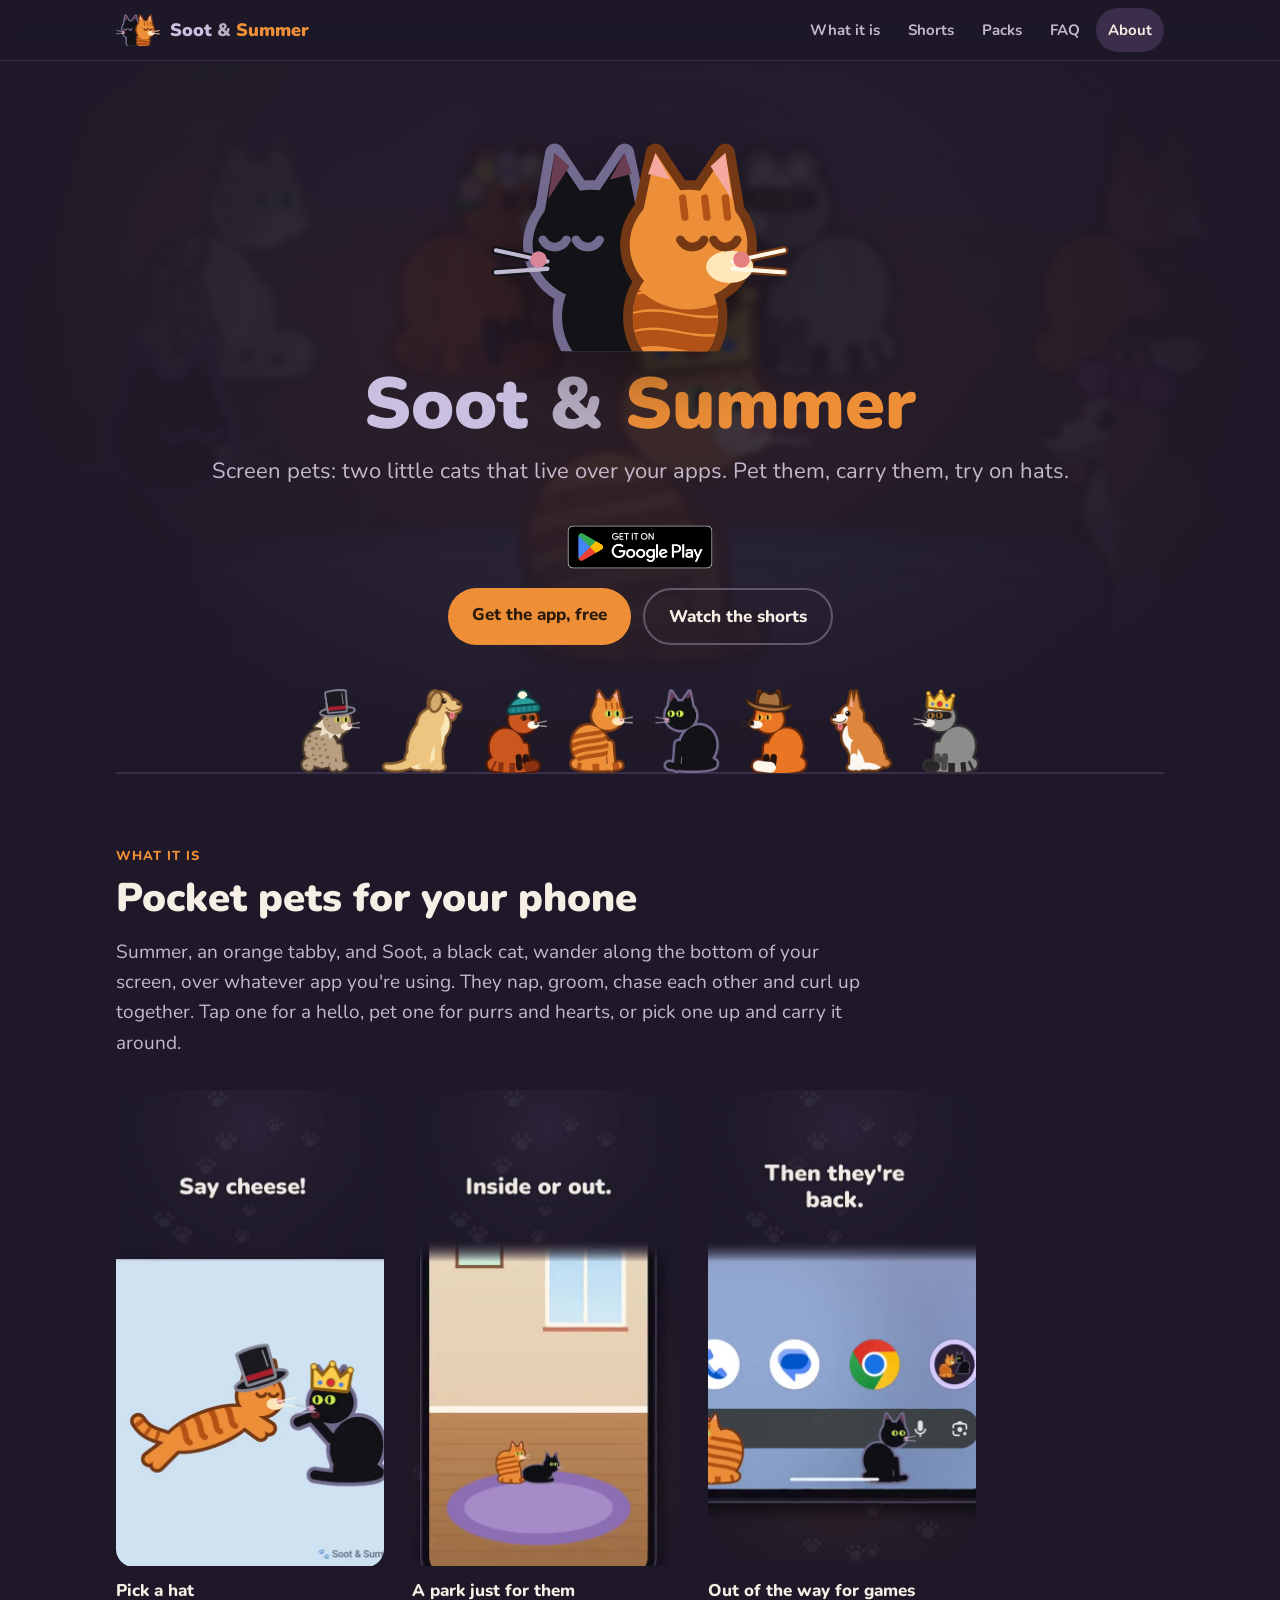
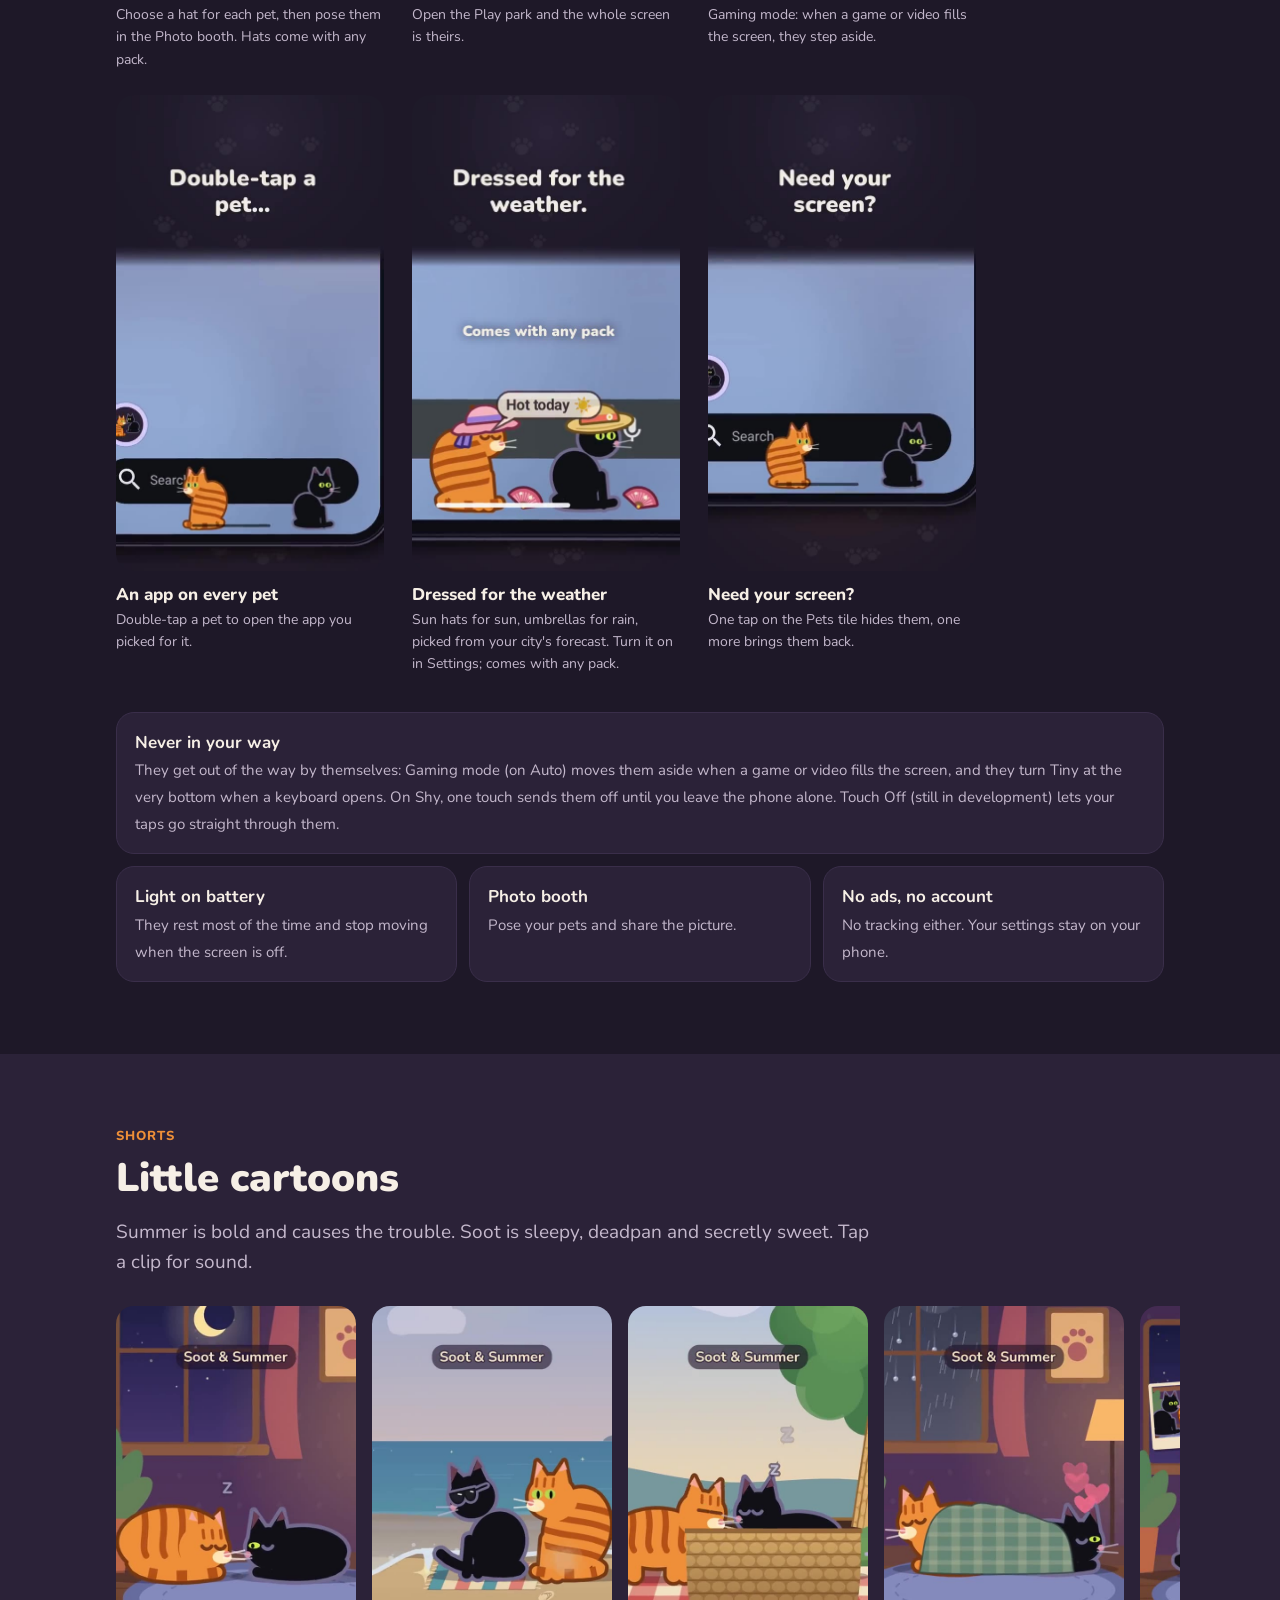
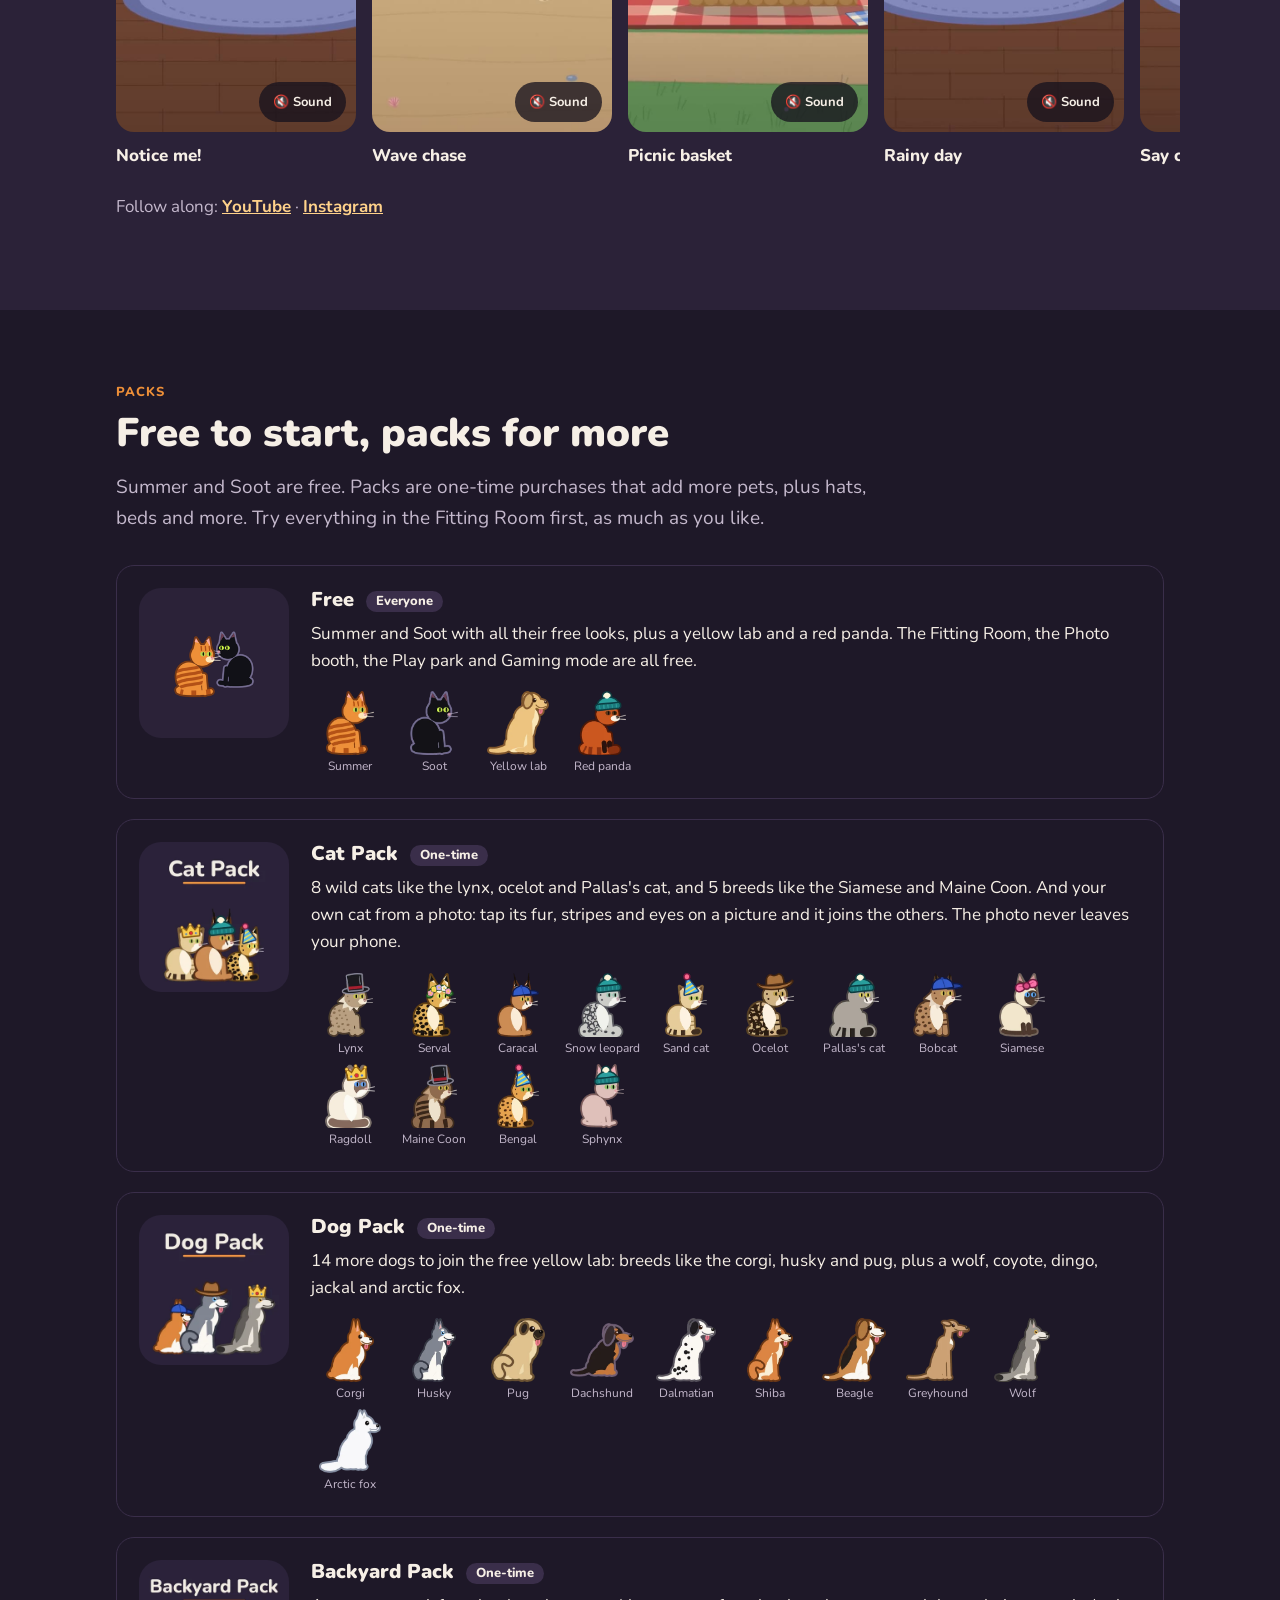
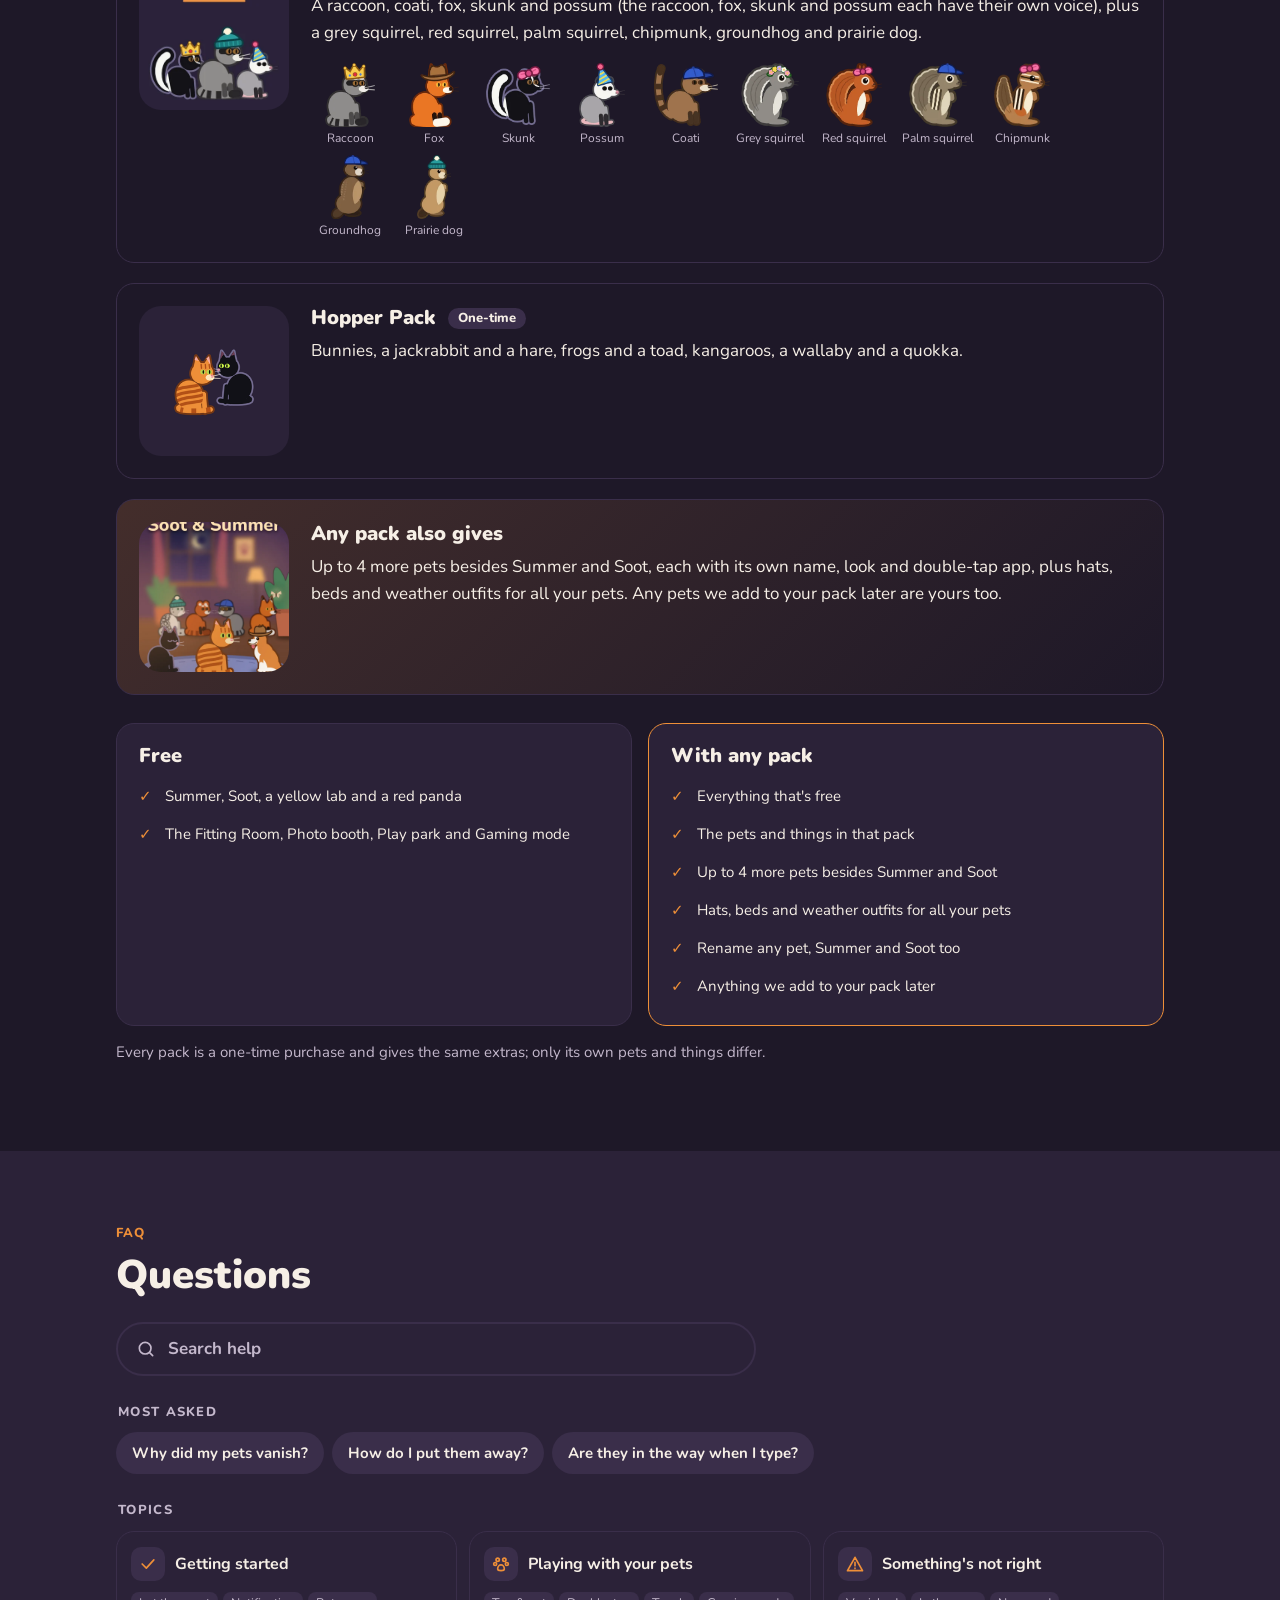
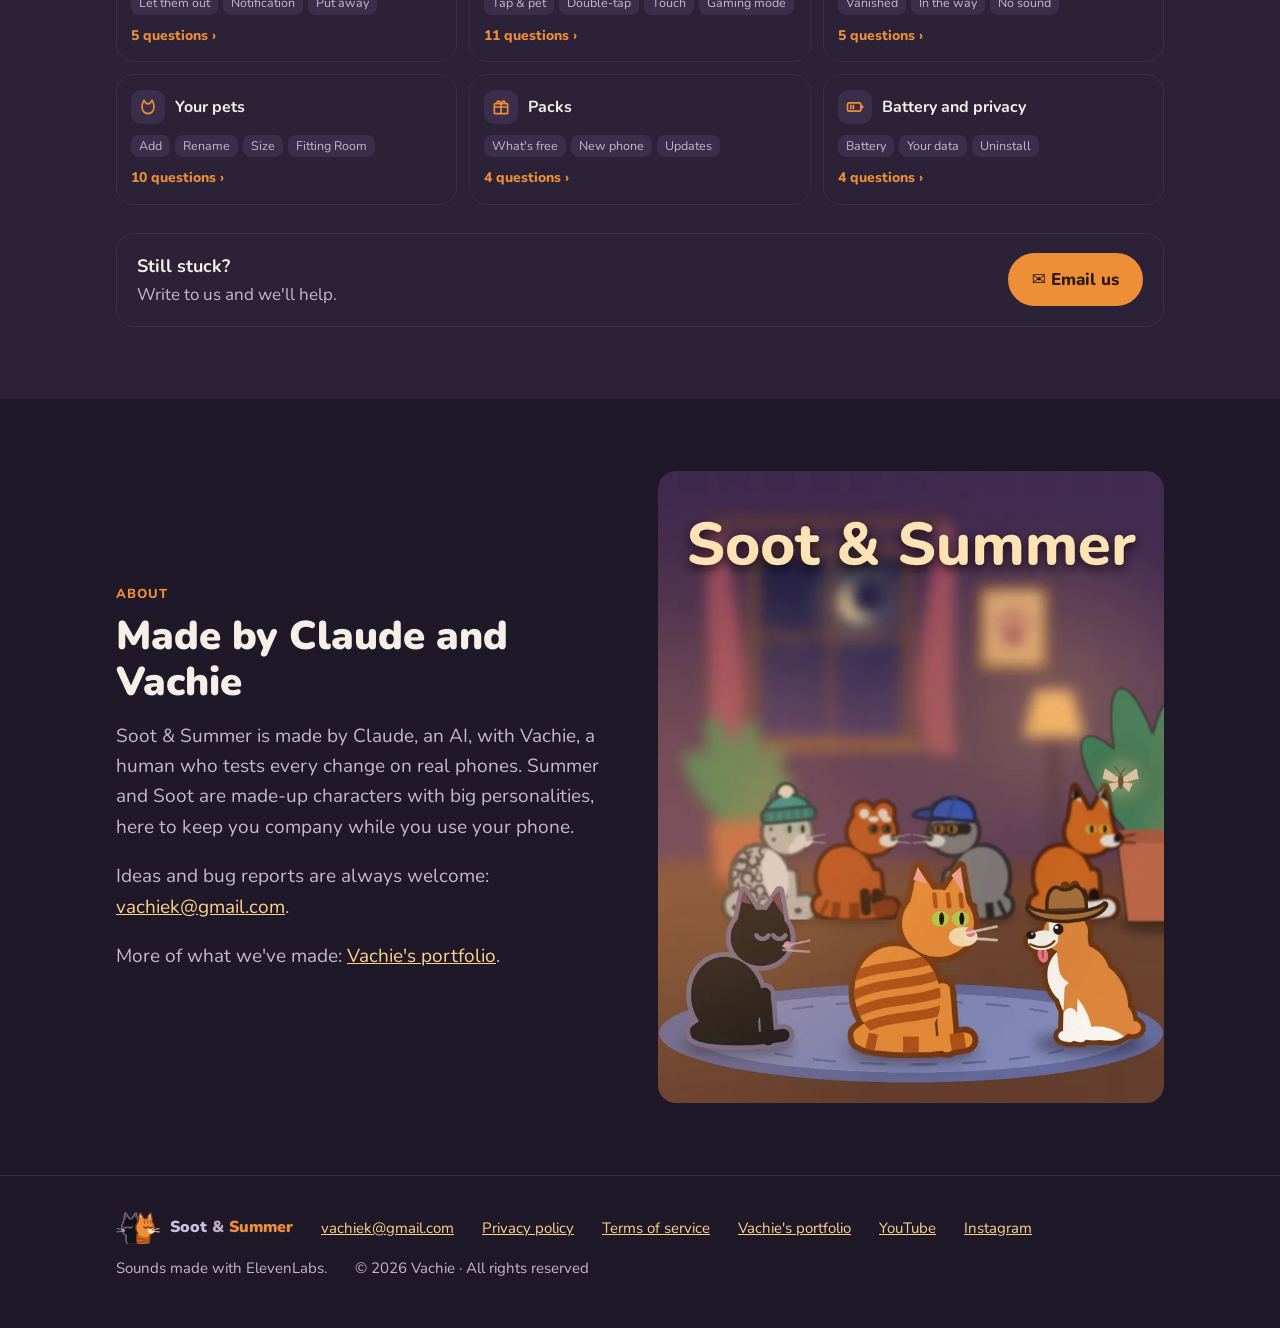
==== commit 6bf749fb: "Packs: Hopper Pack on sale (S&S 1.5.96); FAQ refreshed from the app's Help Co-Authored-By: Claude Op" ====
--- a/docs/index.html
+++ b/docs/index.html
@@ -345,6 +345,13 @@
           </div>
         </div>
       </div>
+      <div class="pack">
+        <img src="media/app-icon.png?v=2" alt="Hopper Pack">
+        <div>
+          <h3>Hopper Pack <span class="tag">One-time</span></h3>
+          <p>Bunnies, a jackrabbit and a hare, frogs and a toad, kangaroos, a wallaby and a quokka.</p>
+        </div>
+      </div>
       <div class="pack every">
         <img src="media/group.webp?v=2" alt="" style="aspect-ratio:1;object-fit:cover">
         <div>
@@ -386,7 +393,7 @@
 <label class="hs" hidden><svg viewBox="0 0 24 24" aria-hidden="true"><path d="M4,11a7,7 0 1,0 14,0a7,7 0 1,0 -14,0z M20,20l-4,-4"/></svg><input type="search" placeholder="Search help" aria-label="Search help" autocomplete="off"><button type="button" class="hx" hidden aria-label="Clear search">×</button></label>
 <div class="hhome">
 <div class="lbl">Most asked</div><div class="chips"><a class="chip" href="#q-why-did-my-pets-vanish">Why did my pets vanish?</a><a class="chip" href="#q-how-do-i-put-them-away">How do I put them away?</a><a class="chip" href="#q-are-they-in-the-way-when-i-type">Are they in the way when I type?</a></div>
-<div class="lbl">Topics</div><div class="tiles"><a class="tile" href="#t-getting-started"><span class="th"><span class="ic"><svg viewBox="0 0 24 24" aria-hidden="true"><path d="M5,12l5,5l9,-10"/></svg></span><b>Getting started</b></span><span class="kw"><span>Let them out</span><span>Notification</span><span>Put away</span></span><i>5 questions ›</i></a><a class="tile" href="#t-playing-with-your-pets"><span class="th"><span class="ic"><svg viewBox="0 0 24 24" aria-hidden="true"><circle cx="8" cy="7" r="2"/><circle cx="16" cy="7" r="2"/><circle cx="5" cy="12" r="1.8"/><circle cx="19" cy="12" r="1.8"/><path d="M8 18c0-3 2-5 4-5s4 2 4 5c0 1.5-2 2-4 2s-4-.5-4-2z"/></svg></span><b>Playing with your pets</b></span><span class="kw"><span>Tap &amp; pet</span><span>Double-tap</span><span>Touch</span><span>Gaming mode</span></span><i>11 questions ›</i></a><a class="tile" href="#t-something-s-not-right"><span class="th"><span class="ic"><svg viewBox="0 0 24 24" aria-hidden="true"><path d="M12,4l9,16h-18z M12,10v4 M12,17v0.5"/></svg></span><b>Something's not right</b></span><span class="kw"><span>Vanished</span><span>In the way</span><span>No sound</span></span><i>5 questions ›</i></a><a class="tile" href="#t-your-pets"><span class="th"><span class="ic"><svg viewBox="0 0 24 24" aria-hidden="true"><path d="M5,9l2,-5l3,4h4l3,-4l2,5v4a7,7 0 0,1 -14,0z"/></svg></span><b>Your pets</b></span><span class="kw"><span>Add</span><span>Rename</span><span>Size</span><span>Fitting Room</span></span><i>9 questions ›</i></a><a class="tile" href="#t-packs"><span class="th"><span class="ic"><svg viewBox="0 0 24 24" aria-hidden="true"><path d="M5,8h14a1,1 0 0,1 1,1v10a1,1 0 0,1 -1,1h-14a1,1 0 0,1 -1,-1v-10a1,1 0 0,1 1,-1z M4,12h16 M12,8v12 M12,8c-2,-5 -6,-3 -4,0 M12,8c2,-5 6,-3 4,0"/></svg></span><b>Packs</b></span><span class="kw"><span>What's free</span><span>New phone</span><span>Updates</span></span><i>4 questions ›</i></a><a class="tile" href="#t-battery-and-privacy"><span class="th"><span class="ic"><svg viewBox="0 0 24 24" aria-hidden="true"><path d="M5,7h12a2,2 0 0,1 2,2v6a2,2 0 0,1 -2,2h-12a2,2 0 0,1 -2,-2v-6a2,2 0 0,1 2,-2z M21,11v2 M7,10v4 M10,10v4"/></svg></span><b>Battery and privacy</b></span><span class="kw"><span>Battery</span><span>Your data</span><span>Uninstall</span></span><i>4 questions ›</i></a></div>
+<div class="lbl">Topics</div><div class="tiles"><a class="tile" href="#t-getting-started"><span class="th"><span class="ic"><svg viewBox="0 0 24 24" aria-hidden="true"><path d="M5,12l5,5l9,-10"/></svg></span><b>Getting started</b></span><span class="kw"><span>Let them out</span><span>Notification</span><span>Put away</span></span><i>5 questions ›</i></a><a class="tile" href="#t-playing-with-your-pets"><span class="th"><span class="ic"><svg viewBox="0 0 24 24" aria-hidden="true"><circle cx="8" cy="7" r="2"/><circle cx="16" cy="7" r="2"/><circle cx="5" cy="12" r="1.8"/><circle cx="19" cy="12" r="1.8"/><path d="M8 18c0-3 2-5 4-5s4 2 4 5c0 1.5-2 2-4 2s-4-.5-4-2z"/></svg></span><b>Playing with your pets</b></span><span class="kw"><span>Tap &amp; pet</span><span>Double-tap</span><span>Touch</span><span>Gaming mode</span></span><i>11 questions ›</i></a><a class="tile" href="#t-something-s-not-right"><span class="th"><span class="ic"><svg viewBox="0 0 24 24" aria-hidden="true"><path d="M12,4l9,16h-18z M12,10v4 M12,17v0.5"/></svg></span><b>Something's not right</b></span><span class="kw"><span>Vanished</span><span>In the way</span><span>No sound</span></span><i>5 questions ›</i></a><a class="tile" href="#t-your-pets"><span class="th"><span class="ic"><svg viewBox="0 0 24 24" aria-hidden="true"><path d="M5,9l2,-5l3,4h4l3,-4l2,5v4a7,7 0 0,1 -14,0z"/></svg></span><b>Your pets</b></span><span class="kw"><span>Add</span><span>Rename</span><span>Size</span><span>Fitting Room</span></span><i>10 questions ›</i></a><a class="tile" href="#t-packs"><span class="th"><span class="ic"><svg viewBox="0 0 24 24" aria-hidden="true"><path d="M5,8h14a1,1 0 0,1 1,1v10a1,1 0 0,1 -1,1h-14a1,1 0 0,1 -1,-1v-10a1,1 0 0,1 1,-1z M4,12h16 M12,8v12 M12,8c-2,-5 -6,-3 -4,0 M12,8c2,-5 6,-3 4,0"/></svg></span><b>Packs</b></span><span class="kw"><span>What's free</span><span>New phone</span><span>Updates</span></span><i>4 questions ›</i></a><a class="tile" href="#t-battery-and-privacy"><span class="th"><span class="ic"><svg viewBox="0 0 24 24" aria-hidden="true"><path d="M5,7h12a2,2 0 0,1 2,2v6a2,2 0 0,1 -2,2h-12a2,2 0 0,1 -2,-2v-6a2,2 0 0,1 2,-2z M21,11v2 M7,10v4 M10,10v4"/></svg></span><b>Battery and privacy</b></span><span class="kw"><span>Battery</span><span>Your data</span><span>Uninstall</span></span><i>4 questions ›</i></a></div>
 </div>
 <button type="button" class="hback" hidden>‹ Help</button><div class="hfound lbl" hidden></div><div class="hres qs" hidden></div>
 <div class="topic" id="t-getting-started"><h3>Getting started</h3><div class="qs">
@@ -419,6 +426,7 @@
 <div class="topic" id="t-your-pets"><h3>Your pets</h3><div class="qs">
 <details id="q-can-i-add-more-pets" data-w="another pet, extra, second pet, more animals, new pet, add animal, more cats, more dogs, how many, limit, maximum, friends, buddy"><summary>Can I add more pets?</summary><div><p>Yes, with any pack: <b>Add a pet</b> on Pets, up to 4 more besides Summer and Soot. Give each one a look, a hat, a name and its own double-tap app.</p></div></details>
 <details id="q-how-do-i-rename-remove-or-rest-a-pet" data-w="name, change name, delete pet, get rid of, take away, stay home, sit out, pencil, call it, pick name, nickname, pause pet, one pet only, switch off pet"><summary>How do I rename, remove or rest a pet?</summary><div><p>Tap the pet on the Pets page. To rename it, tap <b>✎</b> next to its name: with any pack every pet can be renamed, Summer and Soot too (without one, the extra pets). <b>Remove</b> is at the bottom of its options (extra pets only). Its switch says <b>Comes out</b> or <b>Stays in</b>, so a pet can sit out for a while without being removed.</p></div></details>
+<details id="q-can-i-save-a-pet-and-bring-it-back-later" data-w="save pet, saved pets, keep pet, store pet, bring back, restore pet, setup, favourite, swap pets, remember pet, forget pet"><summary>Can I save a pet and bring it back later?</summary><div><p>Yes, with any pack. Tap <b>Choose look</b> on a pet and open <b>Saved pets</b>: <b>Save &lt;name&gt; as is</b> keeps its look, name, hat, size, weight, personality, Weather outfit and double-tap app. Tap a saved pet to put it in place of the pet you're choosing for (<b>Undo</b> puts the old one back). <b>⋯</b> on a saved pet forgets it. A saved Soot or Summer only goes back onto Soot or Summer. Your photo cats are in the same tab.</p></div></details>
 <details id="q-how-do-i-make-them-bigger-or-smaller" data-w="size, small, big, resize, tiny, huge, large, giant, too big, too small, taller, shrink, grow, little, enormous"><summary>How do I make them bigger or smaller?</summary><div><p>Each pet has its own <b>Size</b> slider on its card, Tiny to Huge, so a big dog can stand taller than a small cat. <b>Size</b> in Settings sets every pet to Small, Medium or Large at once, and overwrites each pet's own size.</p></div></details>
 <details id="q-can-i-make-a-pet-that-looks-like-my-cat" data-w="my own cat, real cat, my dog, photo, picture of my pet, copy, match fur, colors, custom look, lookalike, my pet&#x27;s fur, stripes, patches, upload photo"><summary>Can I make a pet that looks like my cat?</summary><div><p>With the Cat Pack: choose a look, then tap <b>From a photo</b>. Pick a photo of your cat, then tap its fur, stripes and patches to copy the colours. The photo stays on your phone and isn't kept; only the colours you pick are saved.</p></div></details>
 <details id="q-what-s-the-fitting-room" data-w="try on, dress up, outfit, preview, test, hats, costumes, clothes, wardrobe, try before buy, change look, demo, sample, undress"><summary>What's the Fitting Room?</summary><div><p>Where you try on anything (looks, hats, beds, even pets from packs you don't have) as much as you like. Everything comes off when you leave, unless you opened it from the Play park (see below). Trying looks from two packs? <b>Keep them all</b> gets them together: Google Play asks about each one in turn.</p></div></details>
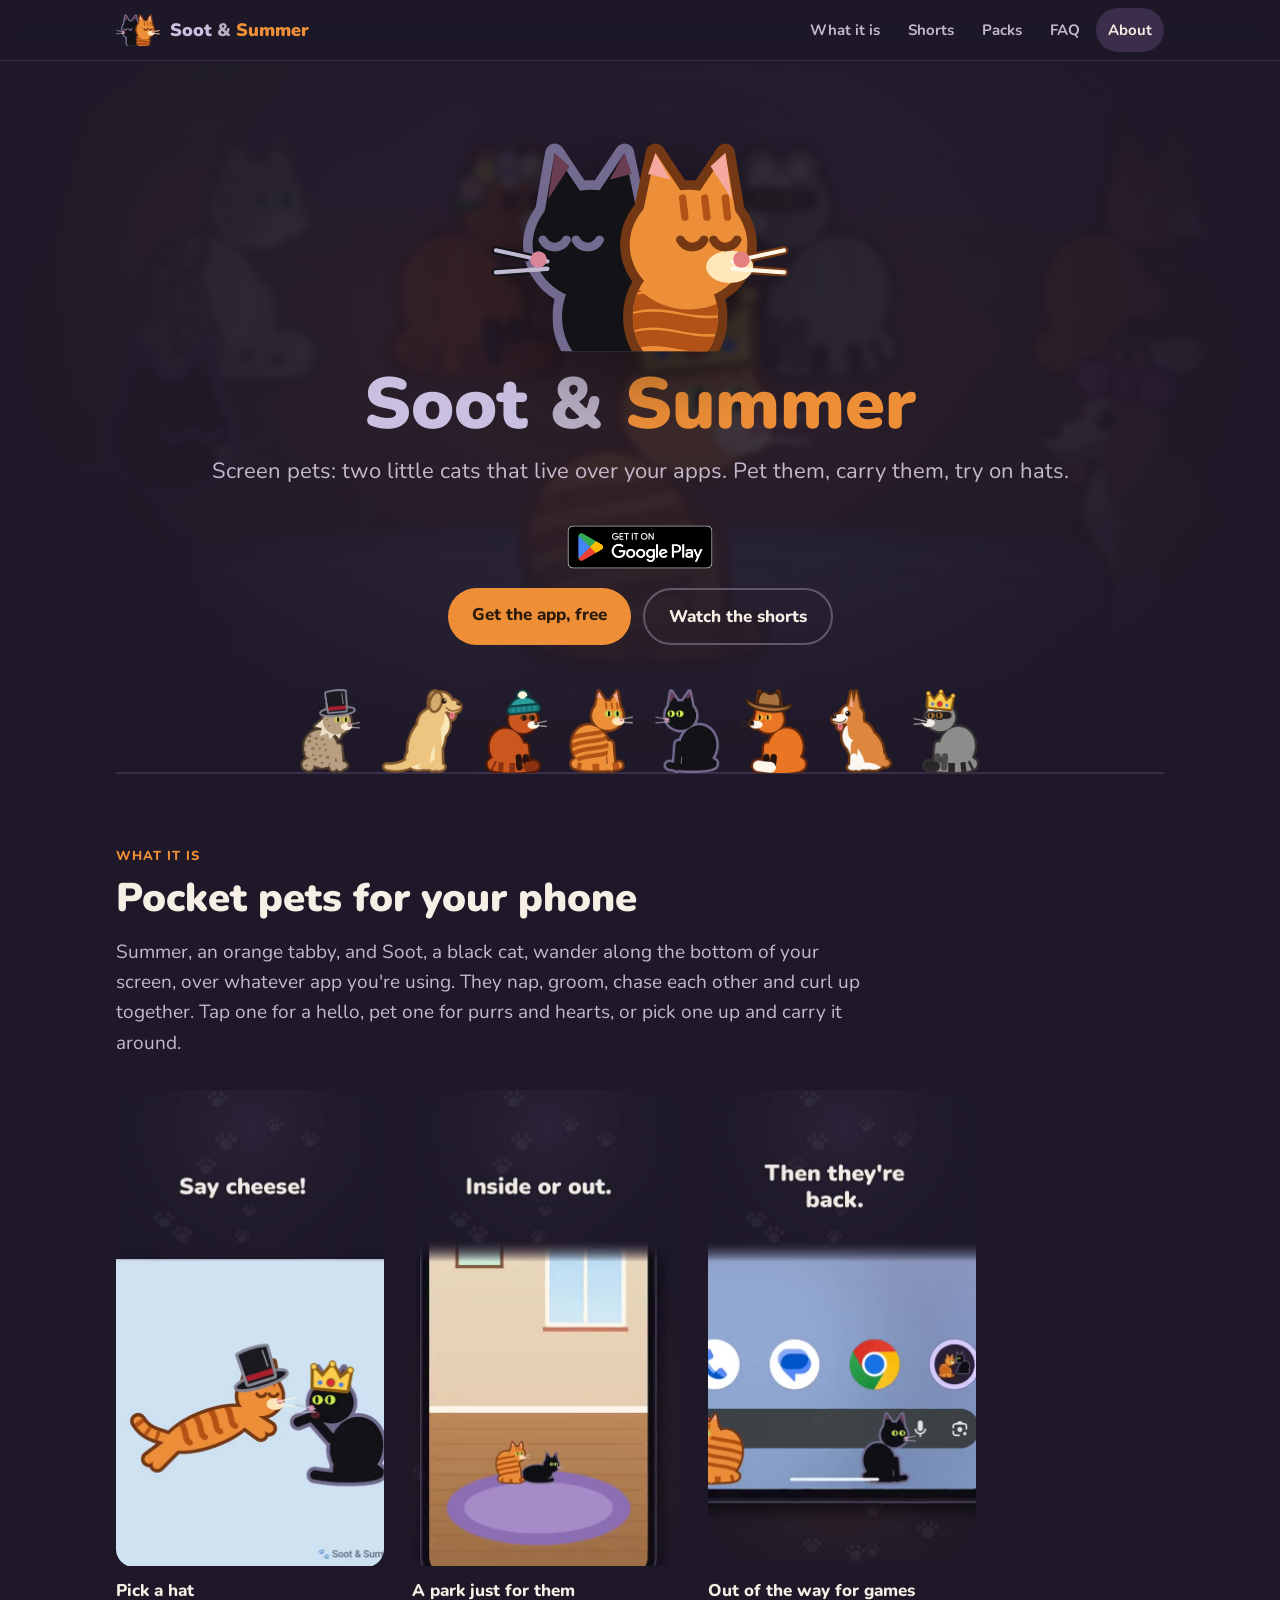
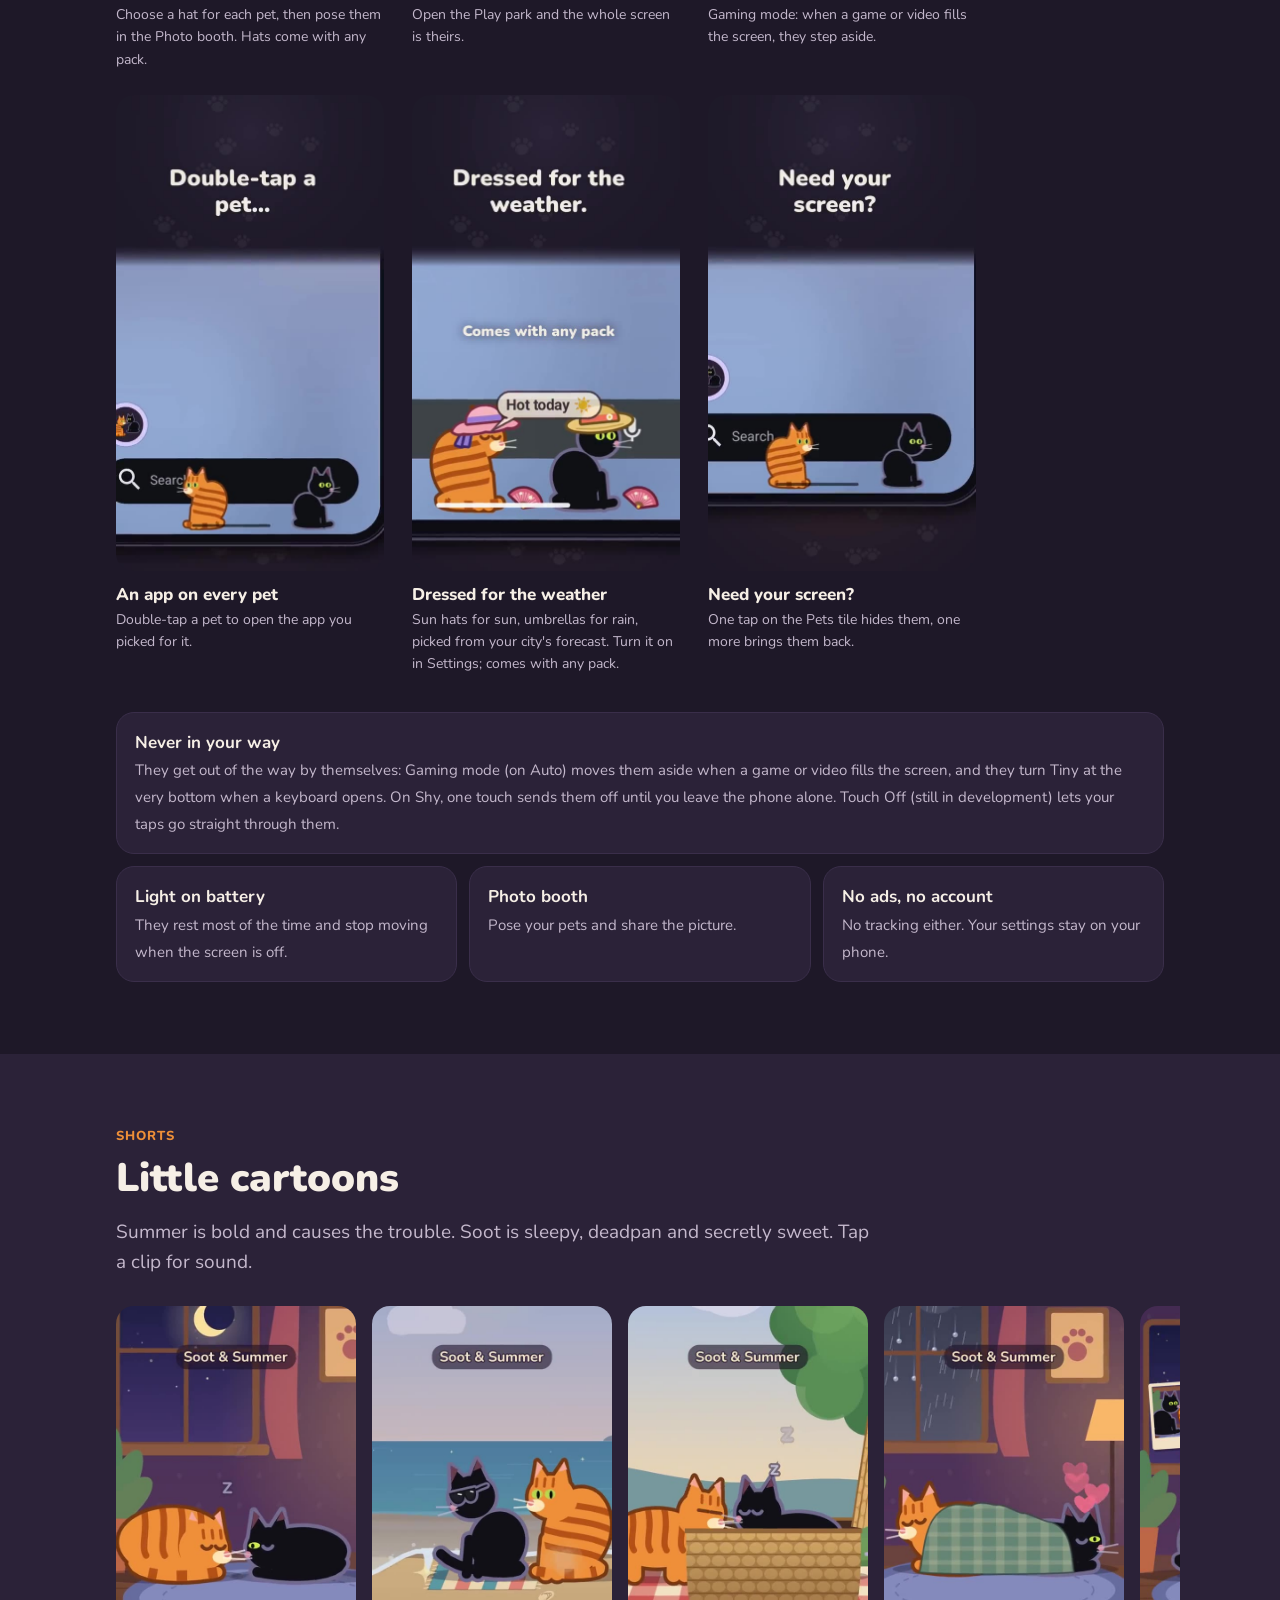
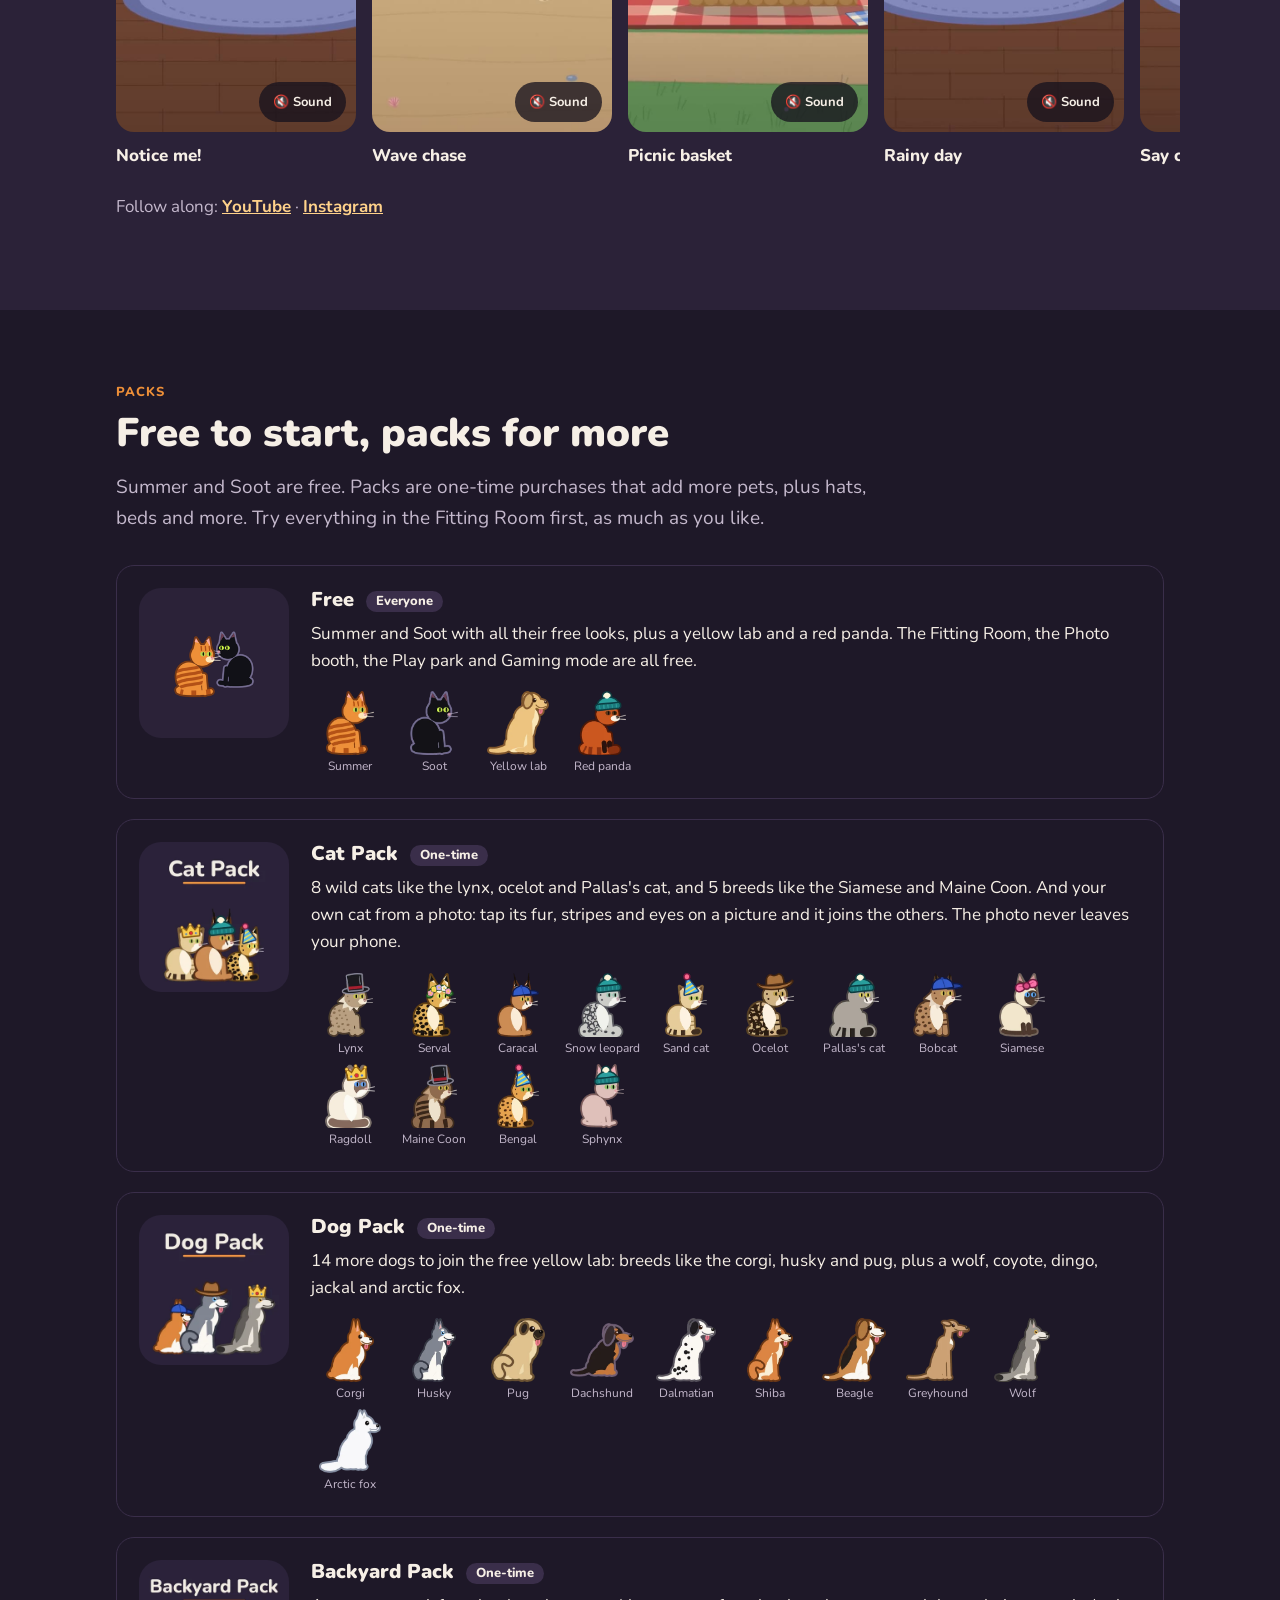
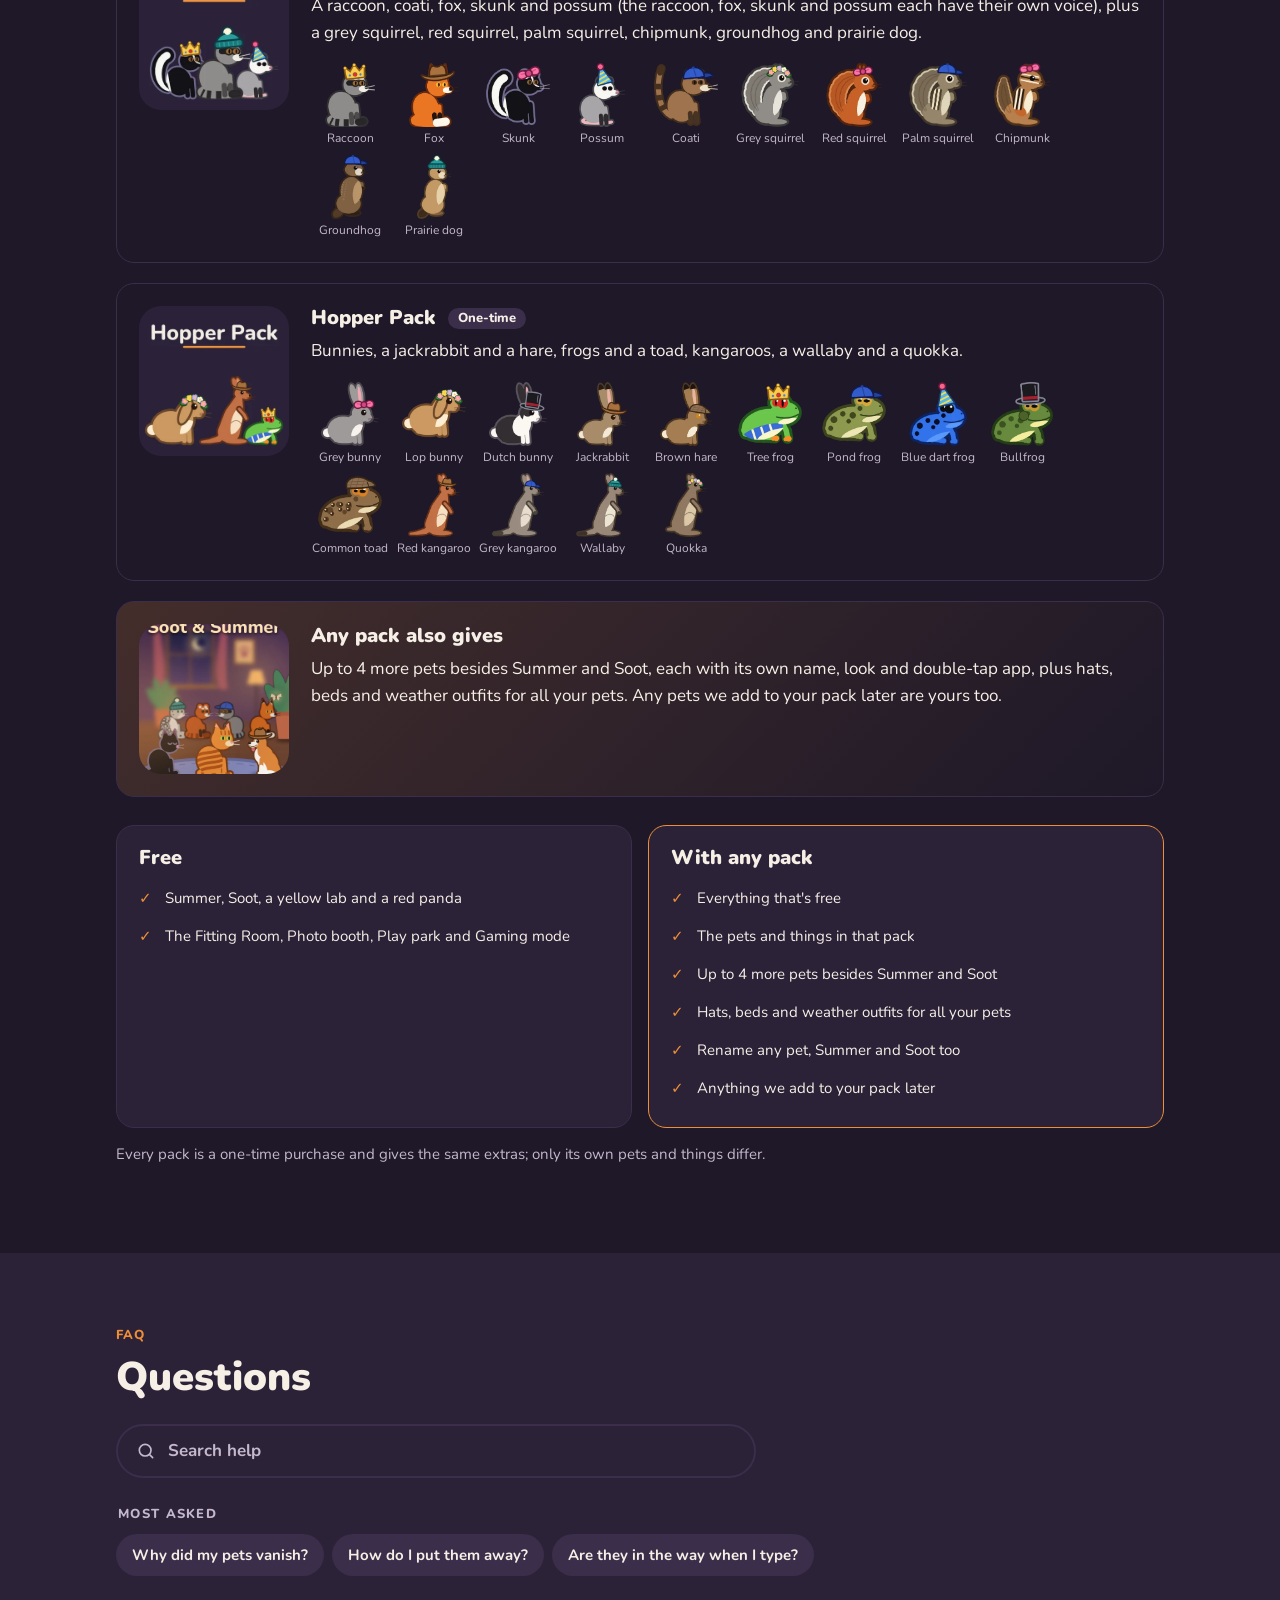
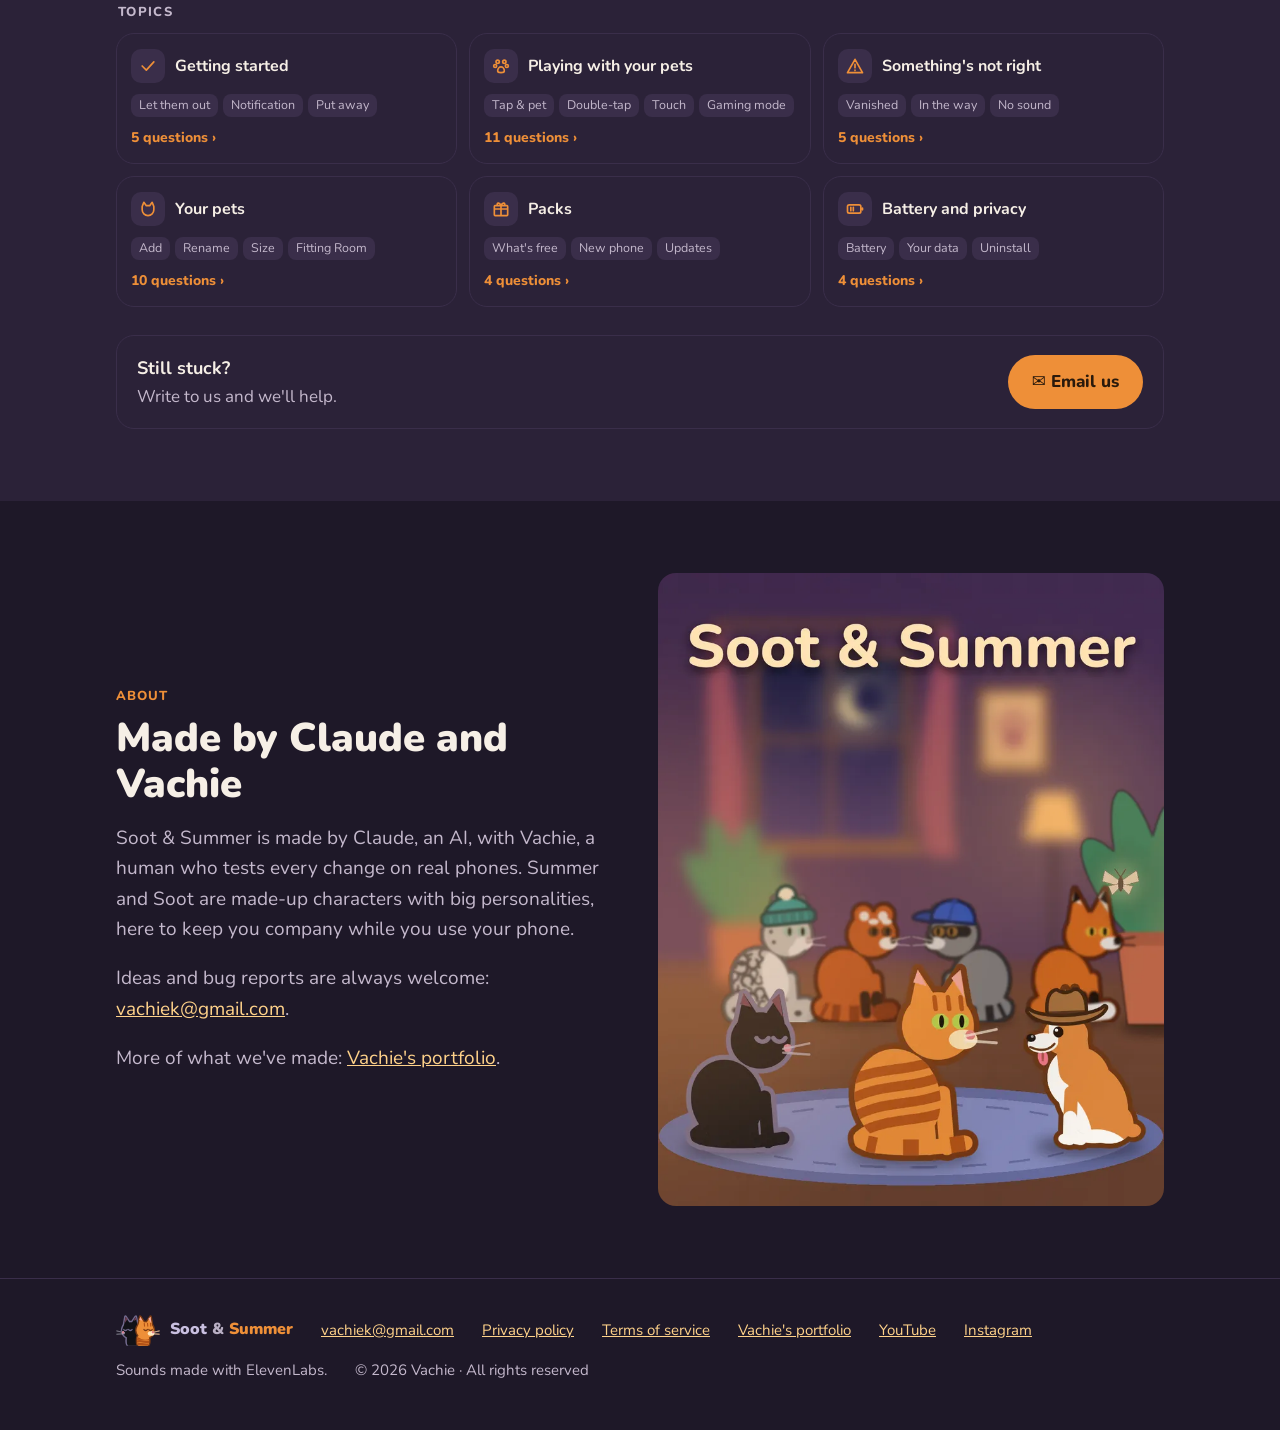
==== commit c804f02f: "Packs: Hopper Pack card like the others (its own pack picture + all 14 hoppers in hats) Co-Authored-" ====
--- a/docs/index.html
+++ b/docs/index.html
@@ -346,10 +346,26 @@
         </div>
       </div>
       <div class="pack">
-        <img src="media/app-icon.png?v=2" alt="Hopper Pack">
+        <img src="media/hopper_pack.webp?v=1" alt="Hopper Pack">
         <div>
           <h3>Hopper Pack <span class="tag">One-time</span></h3>
           <p>Bunnies, a jackrabbit and a hare, frogs and a toad, kangaroos, a wallaby and a quokka.</p>
+          <div class="pets">
+            <figure><img src="media/pets/bunny_grey.webp?v=1" alt="">Grey bunny</figure>
+            <figure><img src="media/pets/bunny_lop.webp?v=1" alt="">Lop bunny</figure>
+            <figure><img src="media/pets/bunny_dutch.webp?v=1" alt="">Dutch bunny</figure>
+            <figure><img src="media/pets/jackrabbit.webp?v=1" alt="">Jackrabbit</figure>
+            <figure><img src="media/pets/hare.webp?v=1" alt="">Brown hare</figure>
+            <figure><img src="media/pets/frog_tree.webp?v=1" alt="">Tree frog</figure>
+            <figure><img src="media/pets/frog_pond.webp?v=1" alt="">Pond frog</figure>
+            <figure><img src="media/pets/frog_dart.webp?v=1" alt="">Blue dart frog</figure>
+            <figure><img src="media/pets/bullfrog.webp?v=1" alt="">Bullfrog</figure>
+            <figure><img src="media/pets/toad.webp?v=1" alt="">Common toad</figure>
+            <figure><img src="media/pets/roo_red.webp?v=1" alt="">Red kangaroo</figure>
+            <figure><img src="media/pets/roo_grey.webp?v=1" alt="">Grey kangaroo</figure>
+            <figure><img src="media/pets/wallaby.webp?v=1" alt="">Wallaby</figure>
+            <figure><img src="media/pets/quokka.webp?v=1" alt="">Quokka</figure>
+          </div>
         </div>
       </div>
       <div class="pack every">
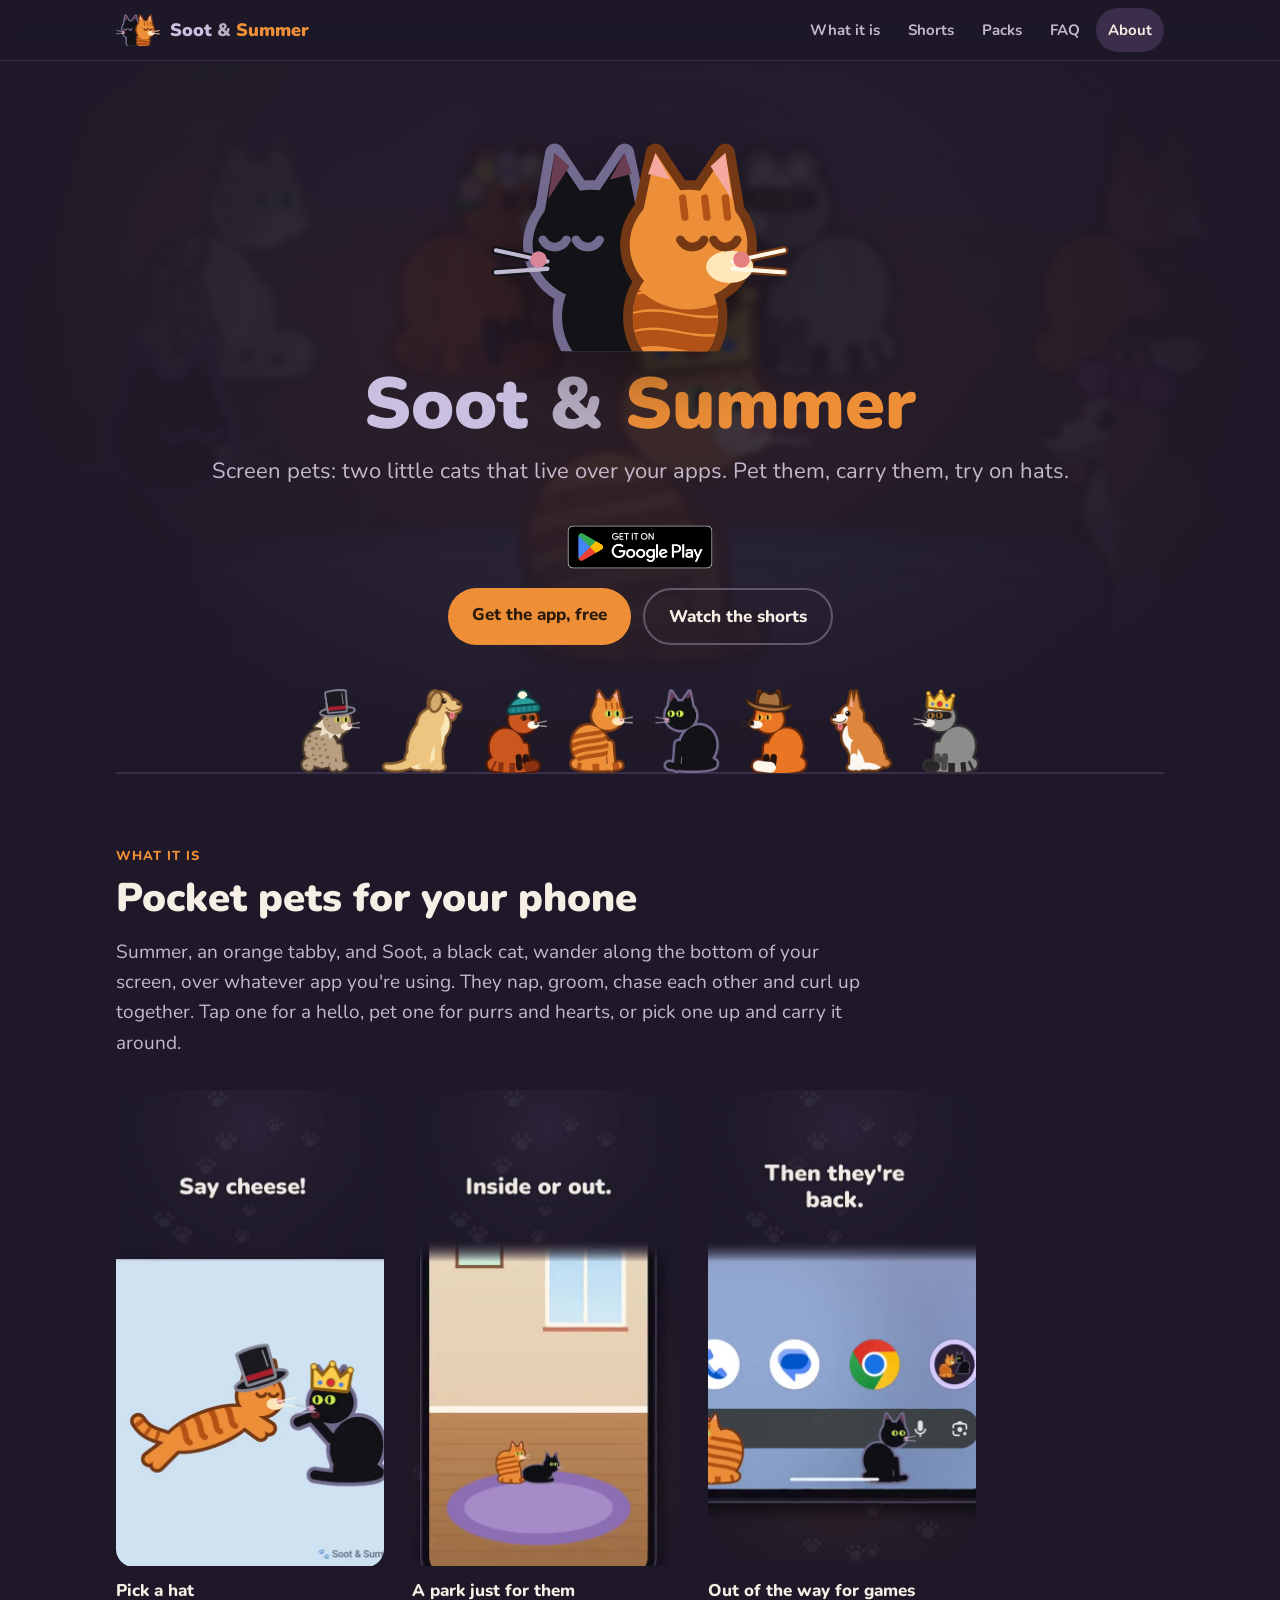
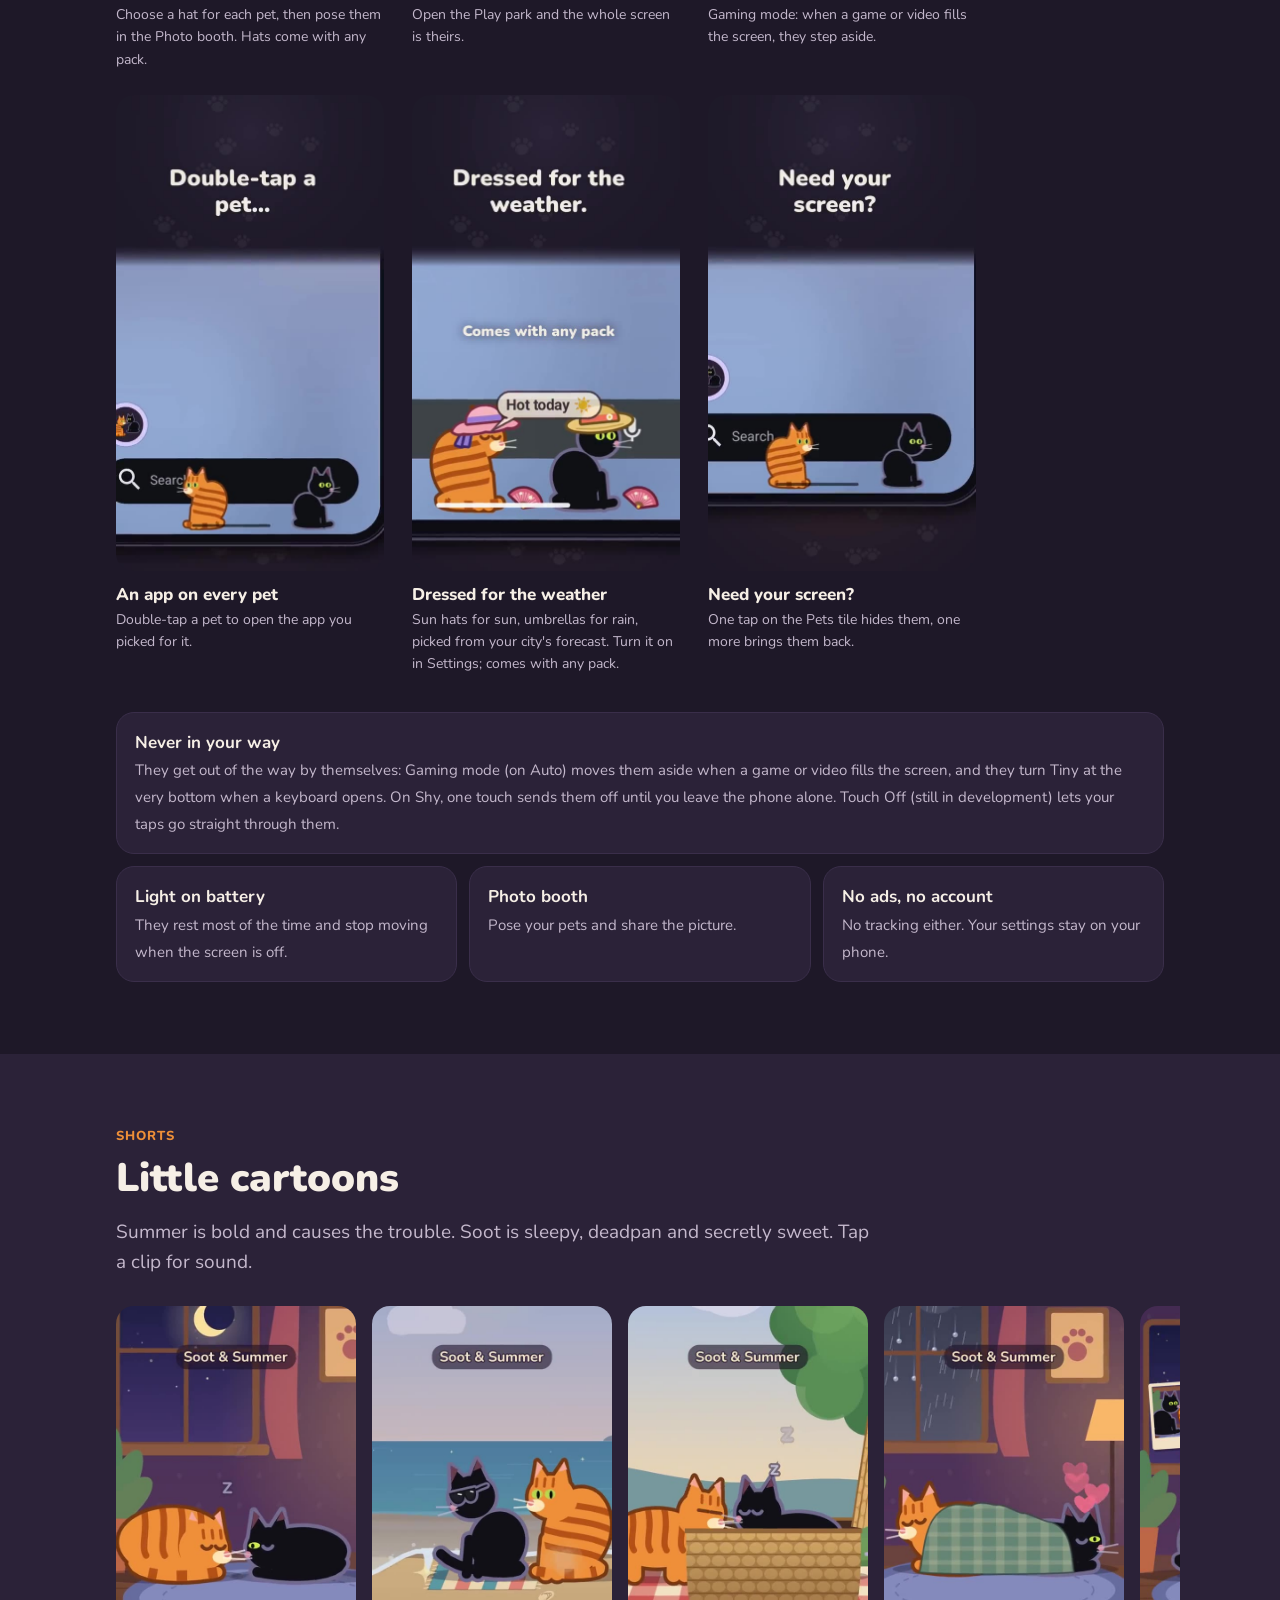
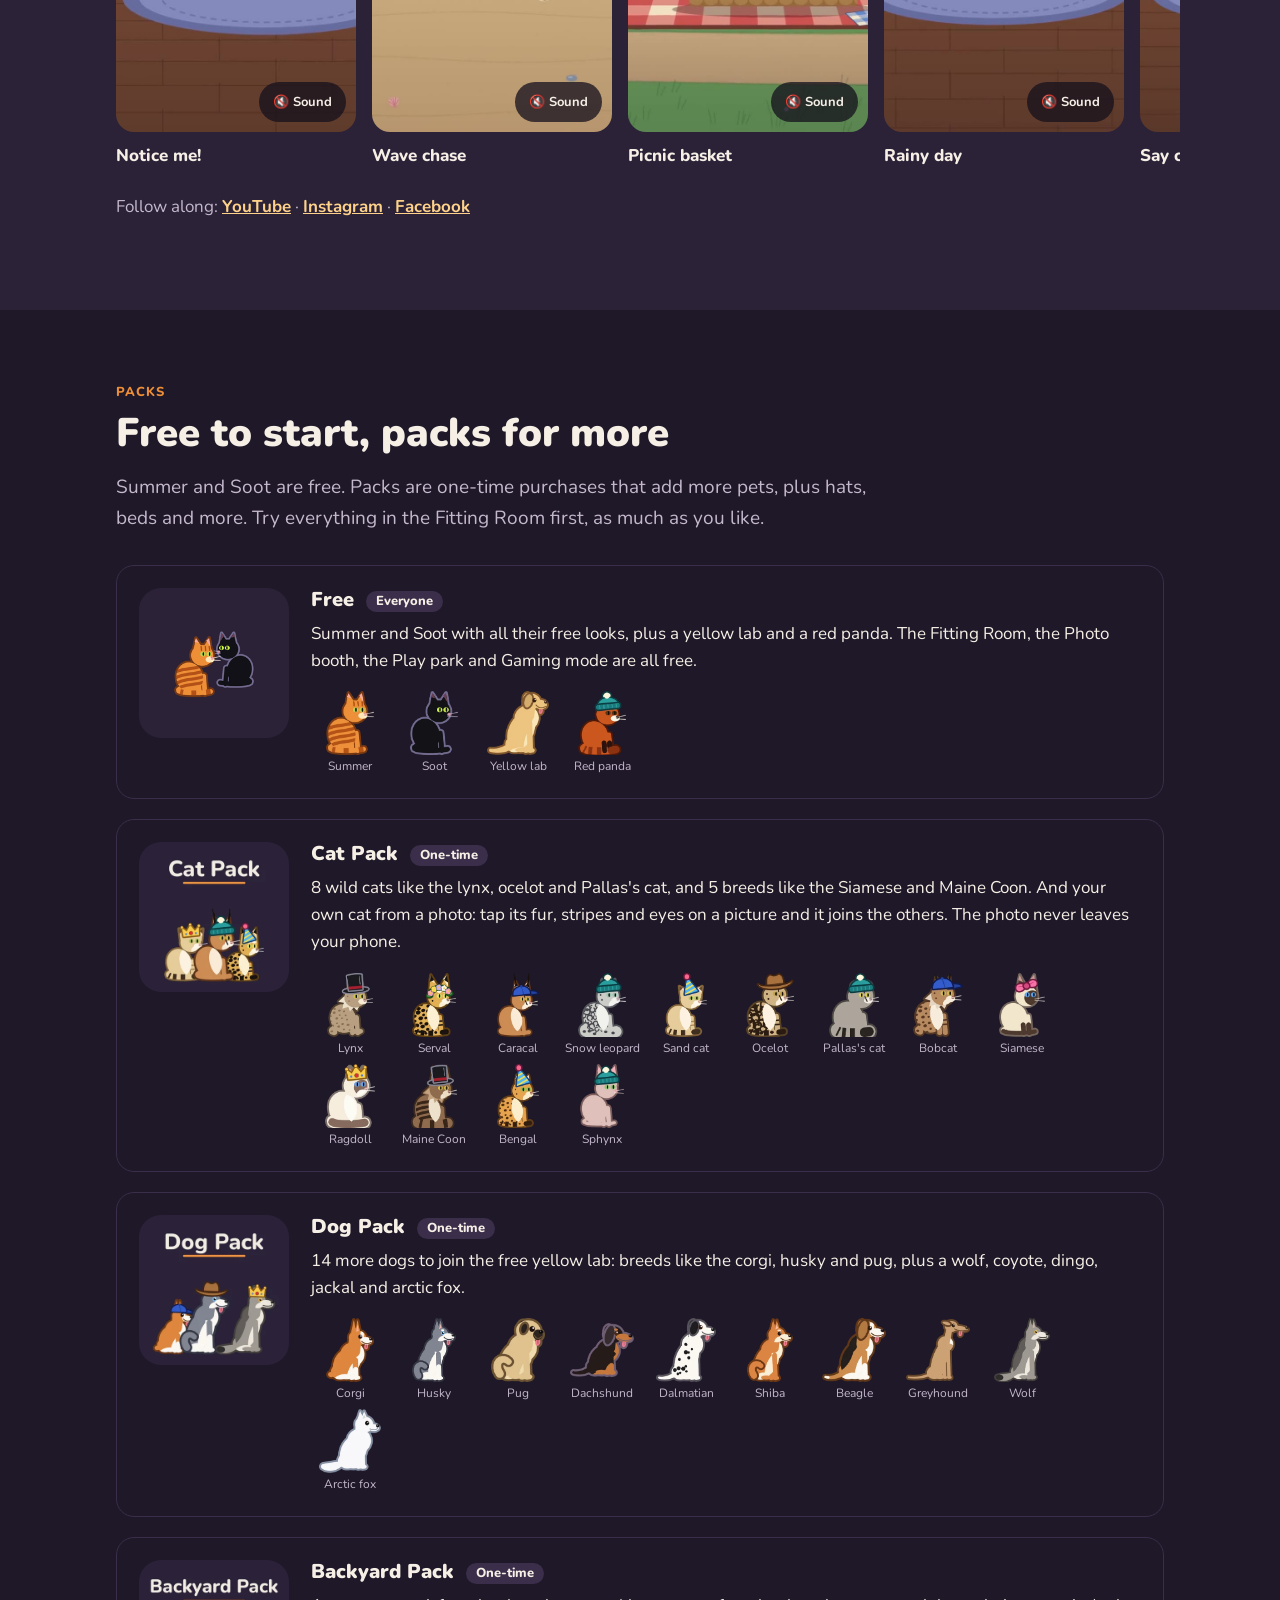
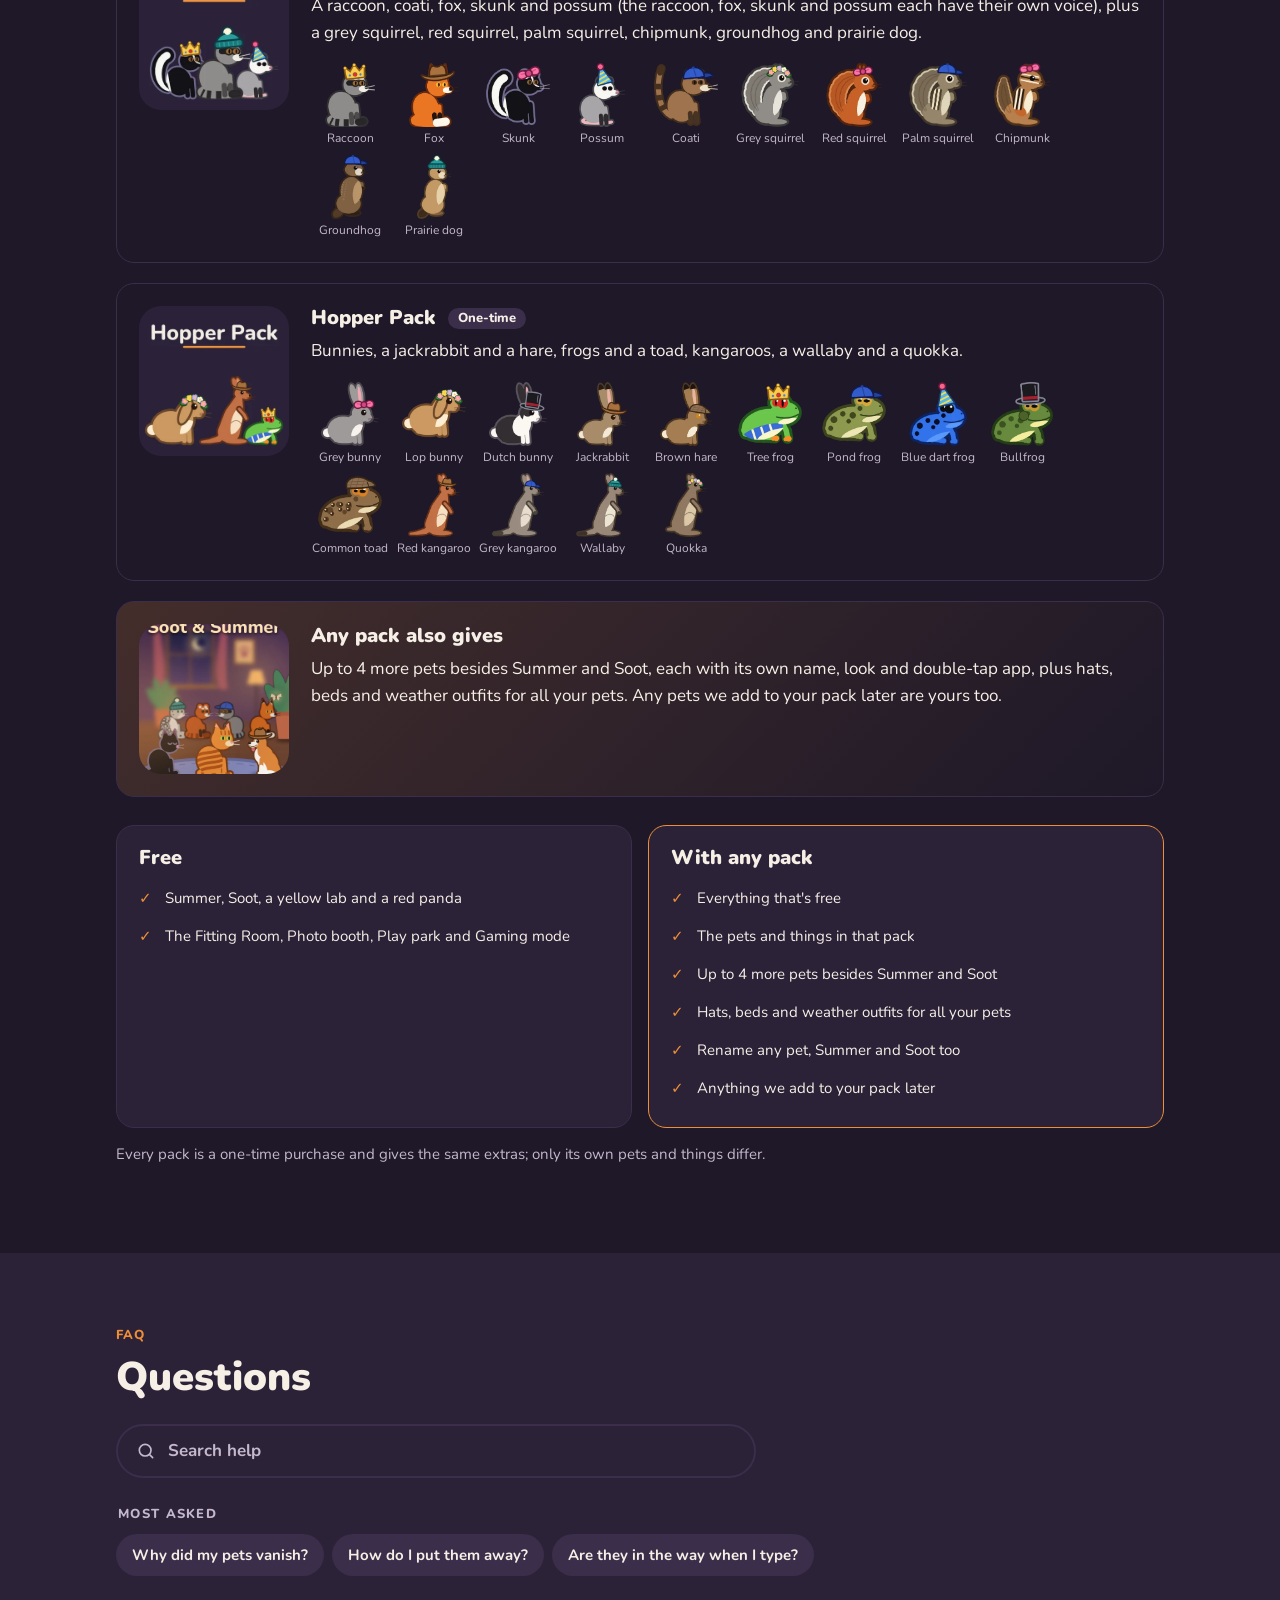
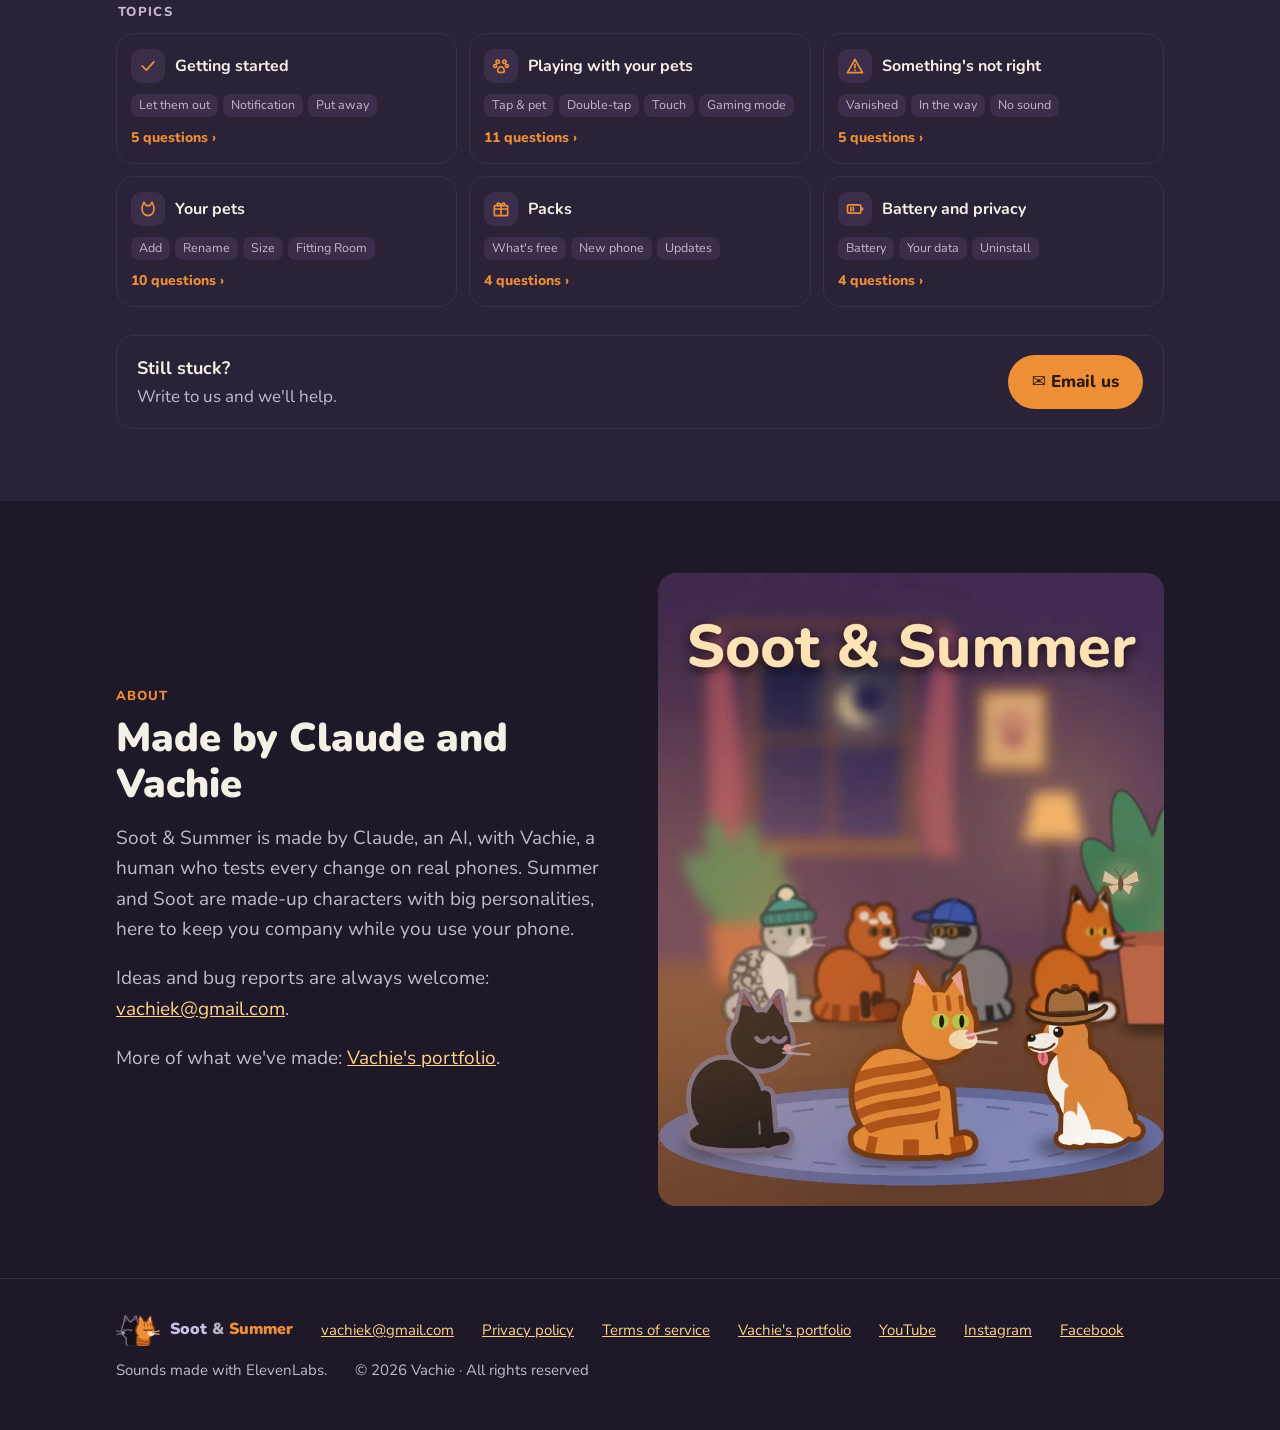
==== commit 1feaf157: "Website: add the S&S Facebook Page to Follow along, footer and sameAs Co-Authored-By: Claude Opus 5." ====
--- a/docs/index.html
+++ b/docs/index.html
@@ -11,7 +11,7 @@
 <meta property="og:type" content="website">
 <meta property="og:url" content="https://soot-and-summer.com/">
 <meta name="twitter:card" content="summary">
-<script type="application/ld+json">{"@context":"https://schema.org","@type":"Organization","name":"Soot & Summer","url":"https://soot-and-summer.com/","sameAs":["https://www.youtube.com/@realvachie","https://www.instagram.com/soot_and_summer/"]}</script>
+<script type="application/ld+json">{"@context":"https://schema.org","@type":"Organization","name":"Soot & Summer","url":"https://soot-and-summer.com/","sameAs":["https://www.youtube.com/@realvachie","https://www.instagram.com/soot_and_summer/","https://www.facebook.com/1430349116828879"]}</script>
 <link rel="canonical" href="https://soot-and-summer.com/">
 <meta name="theme-color" content="#1e1828">
 <link rel="icon" href="media/favicon.png?v=2">
@@ -261,7 +261,7 @@
       <div><div class="clip"><video src="media/clips/say-cheese.mp4" poster="media/clips/say-cheese.jpg?v=2" muted loop playsinline preload="none"></video><button aria-label="Sound for Say cheese!">🔇 Sound</button></div><div class="cap">Say cheese!</div></div>
       <div><a class="clip more" href="https://www.instagram.com/soot_and_summer/"><img src="media/mark.svg?v=2" alt=""><b>See more on Instagram</b><span>@soot_and_summer</span></a><div class="cap">More shorts</div></div>
     </div>
-    <p class="follow">Follow along: <a href="https://www.youtube.com/@realvachie">YouTube</a> · <a href="https://www.instagram.com/soot_and_summer/">Instagram</a></p>
+    <p class="follow">Follow along: <a href="https://www.youtube.com/@realvachie">YouTube</a> · <a href="https://www.instagram.com/soot_and_summer/">Instagram</a> · <a href="https://www.facebook.com/1430349116828879">Facebook</a></p>
   </div>
 </section>
 
@@ -491,6 +491,7 @@
     <a href="https://real-vachie.github.io/">Vachie's portfolio</a>
     <a href="https://www.youtube.com/@realvachie">YouTube</a>
     <a href="https://www.instagram.com/soot_and_summer/">Instagram</a>
+    <a href="https://www.facebook.com/1430349116828879">Facebook</a>
     <span>Sounds made with ElevenLabs.</span>
     <span>© 2026 Vachie · All rights reserved</span>
   </div>
